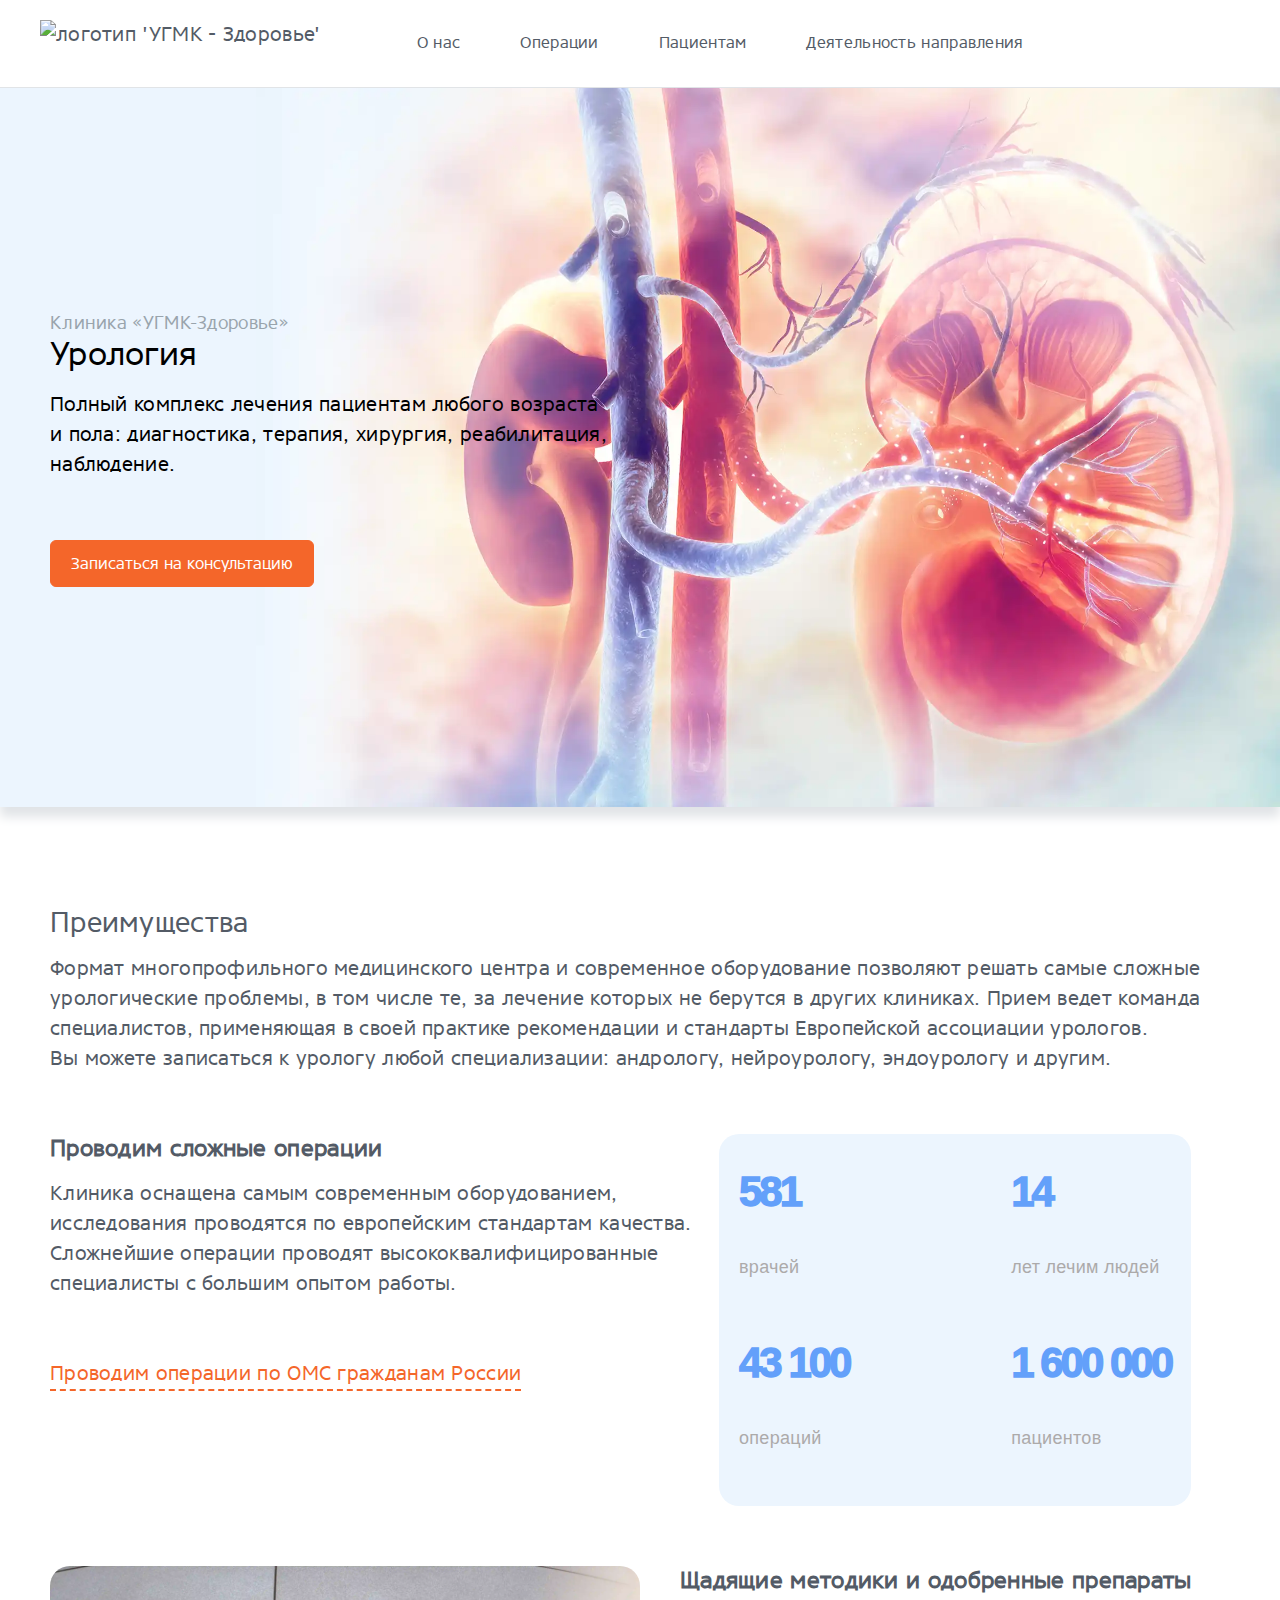
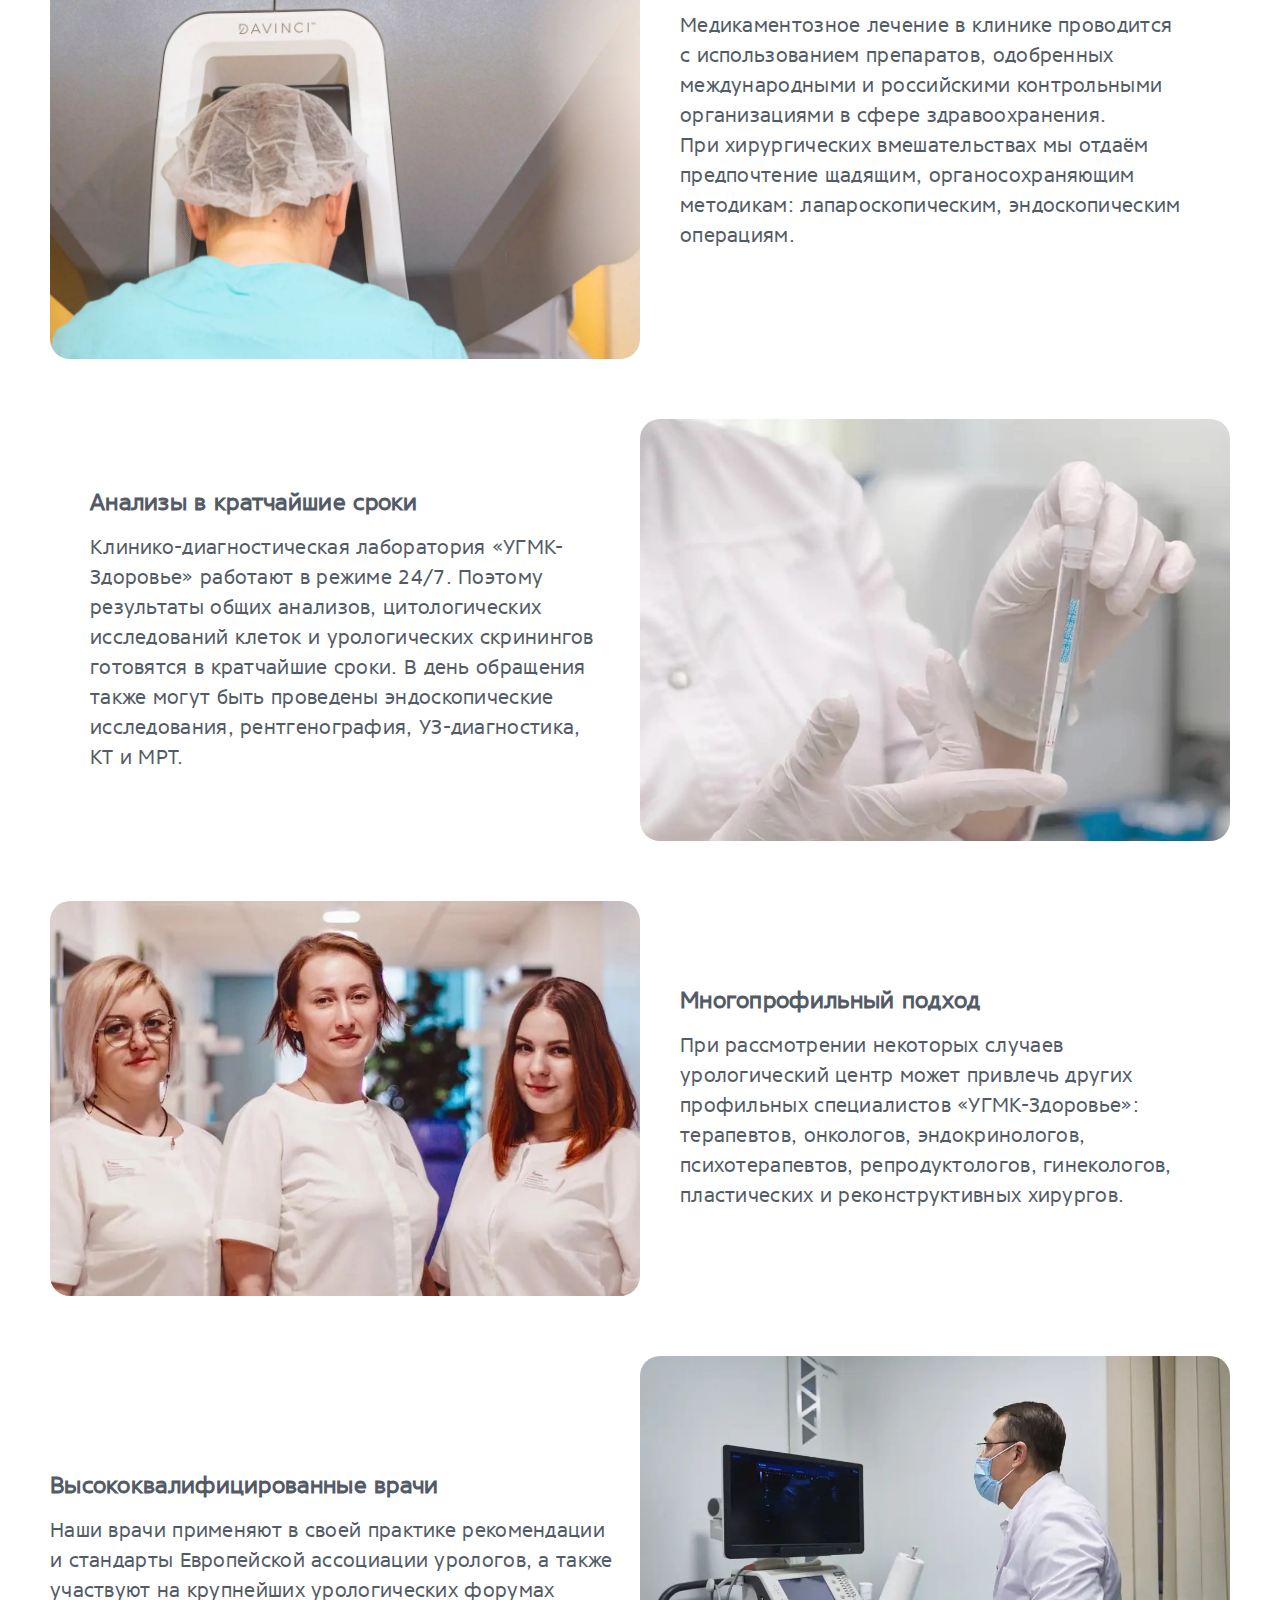
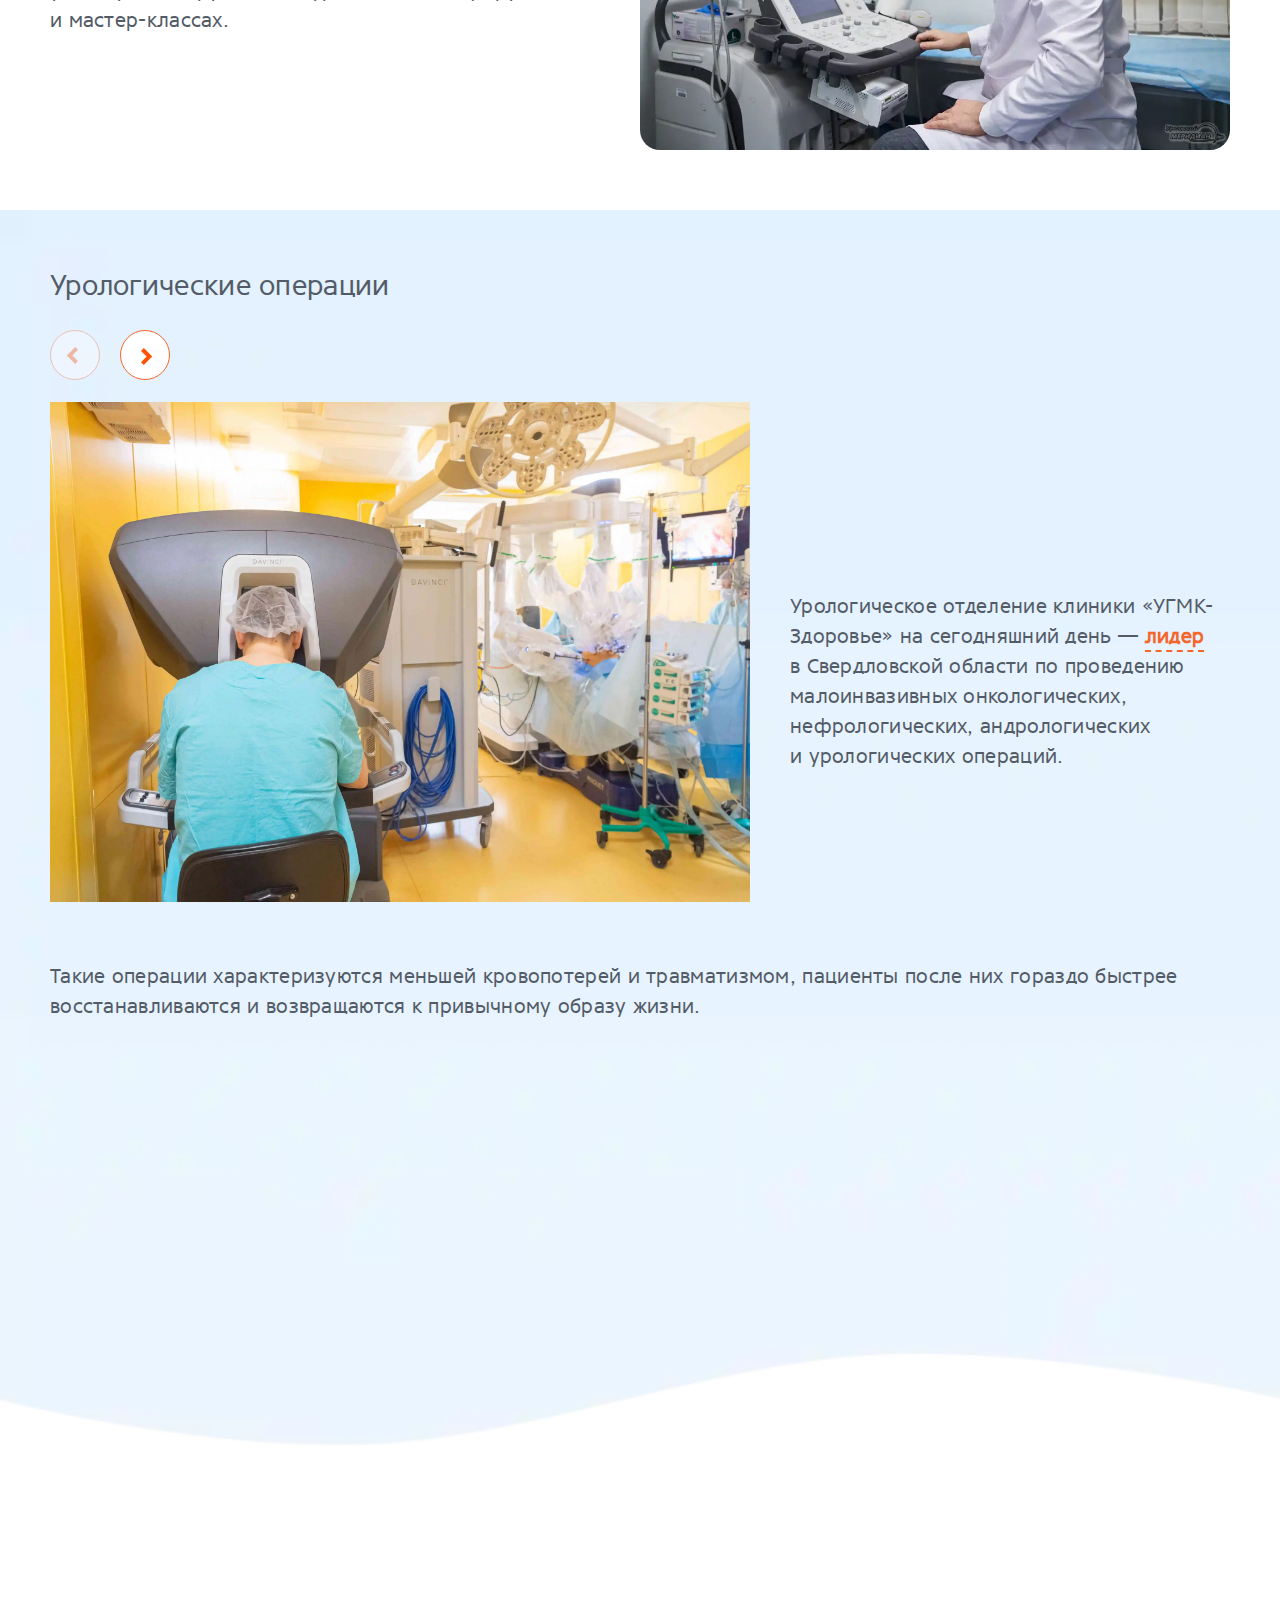
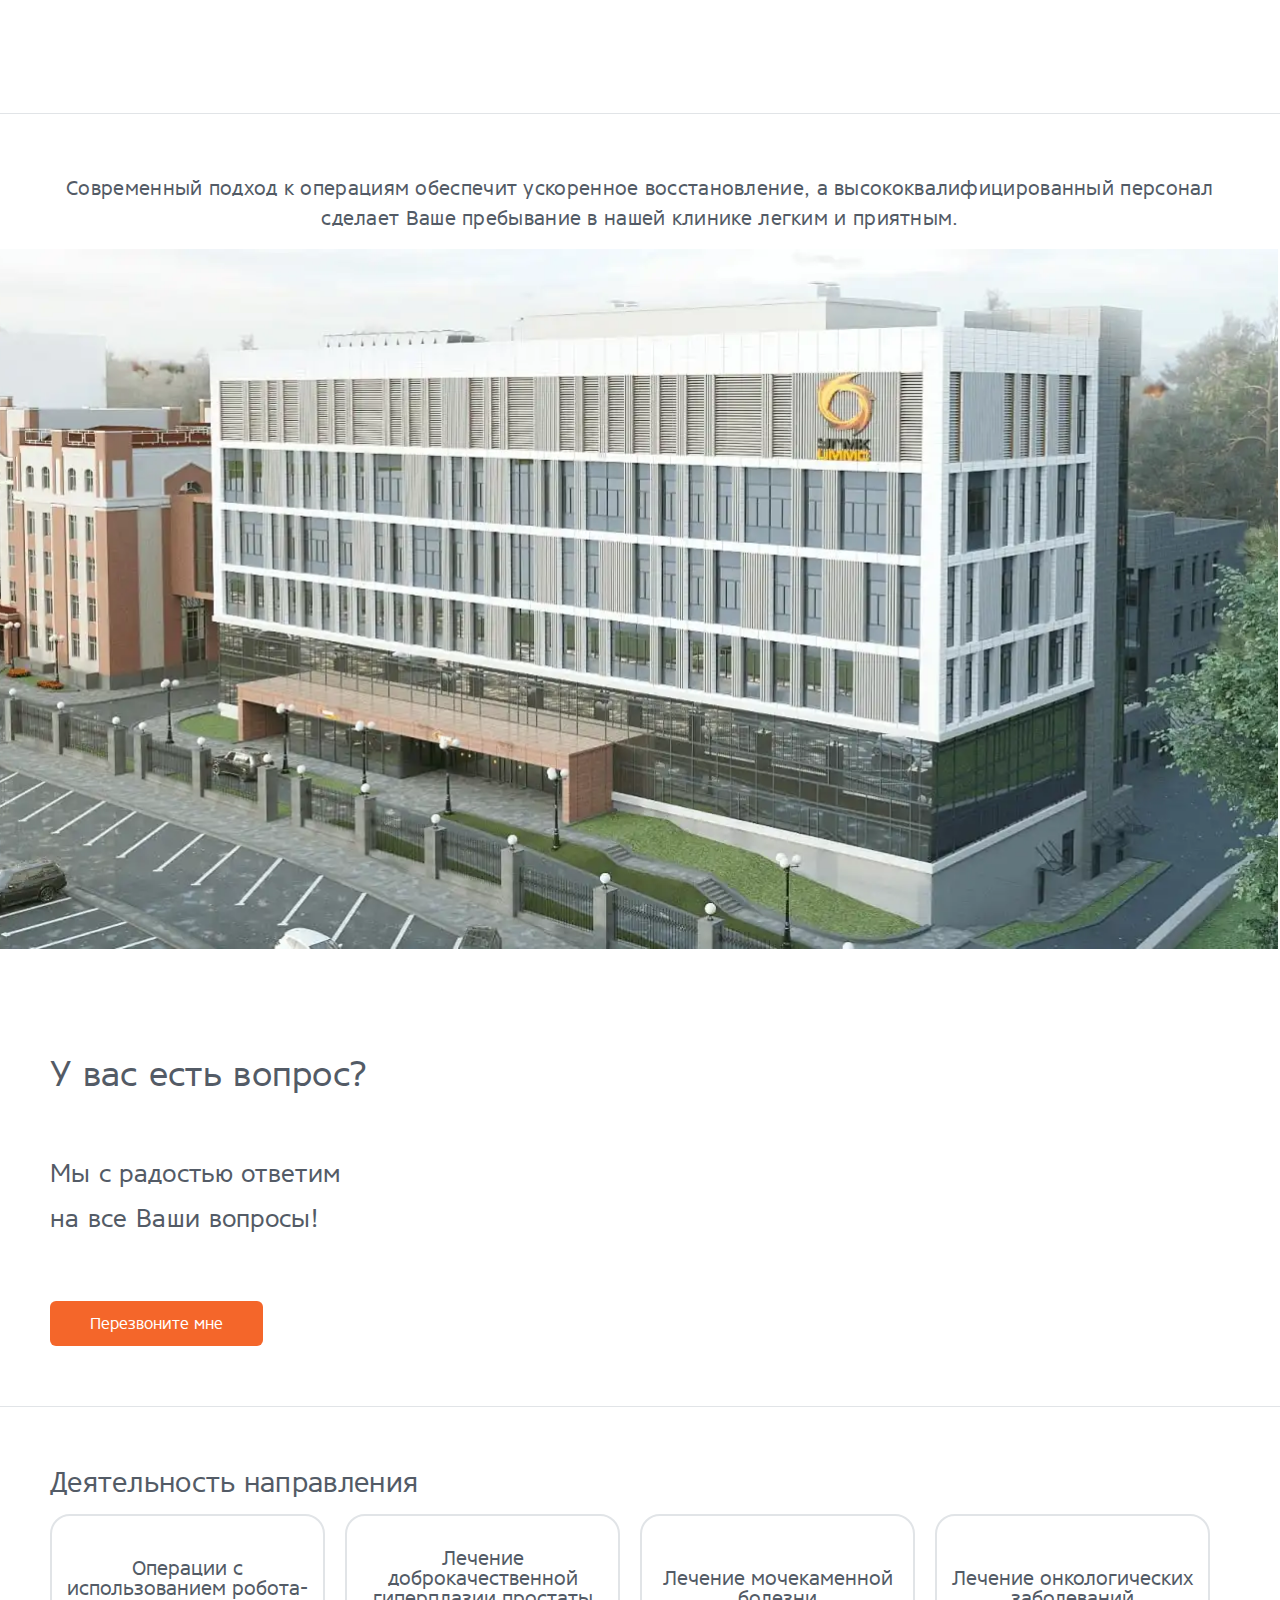
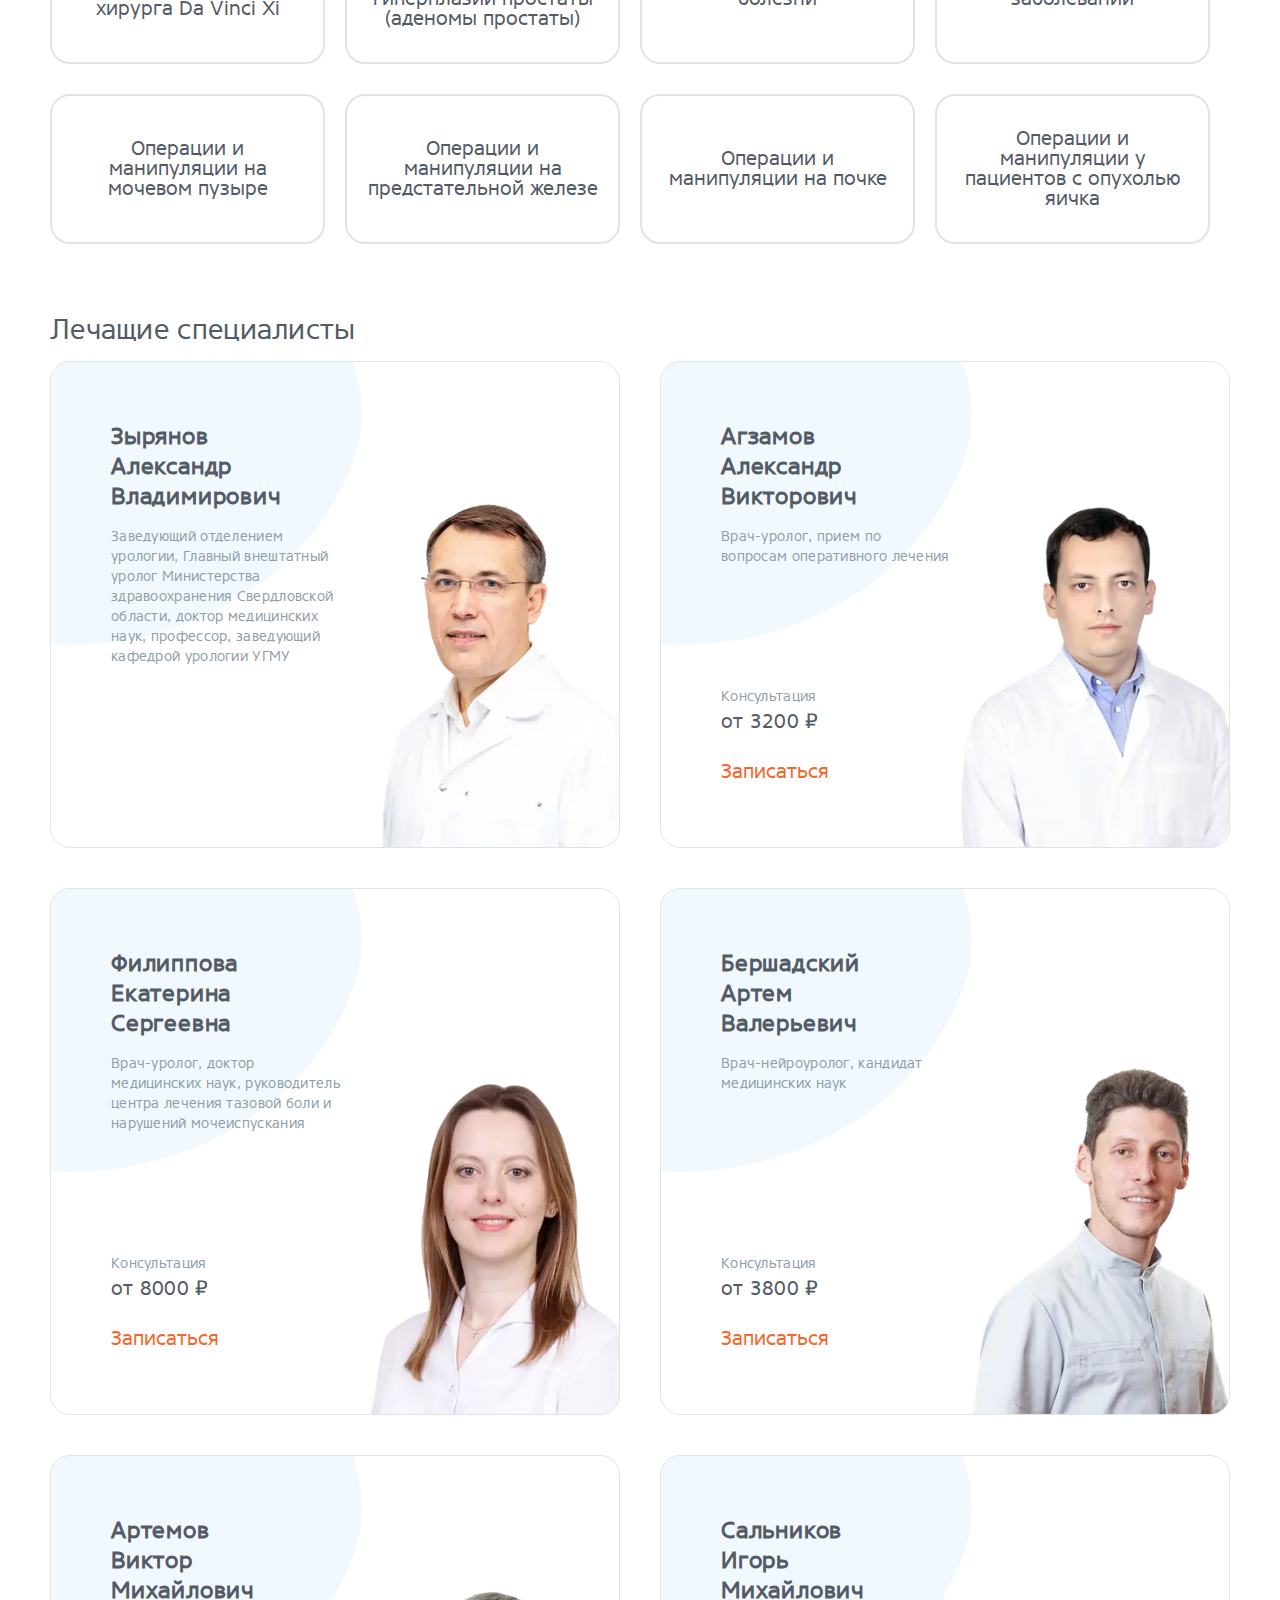
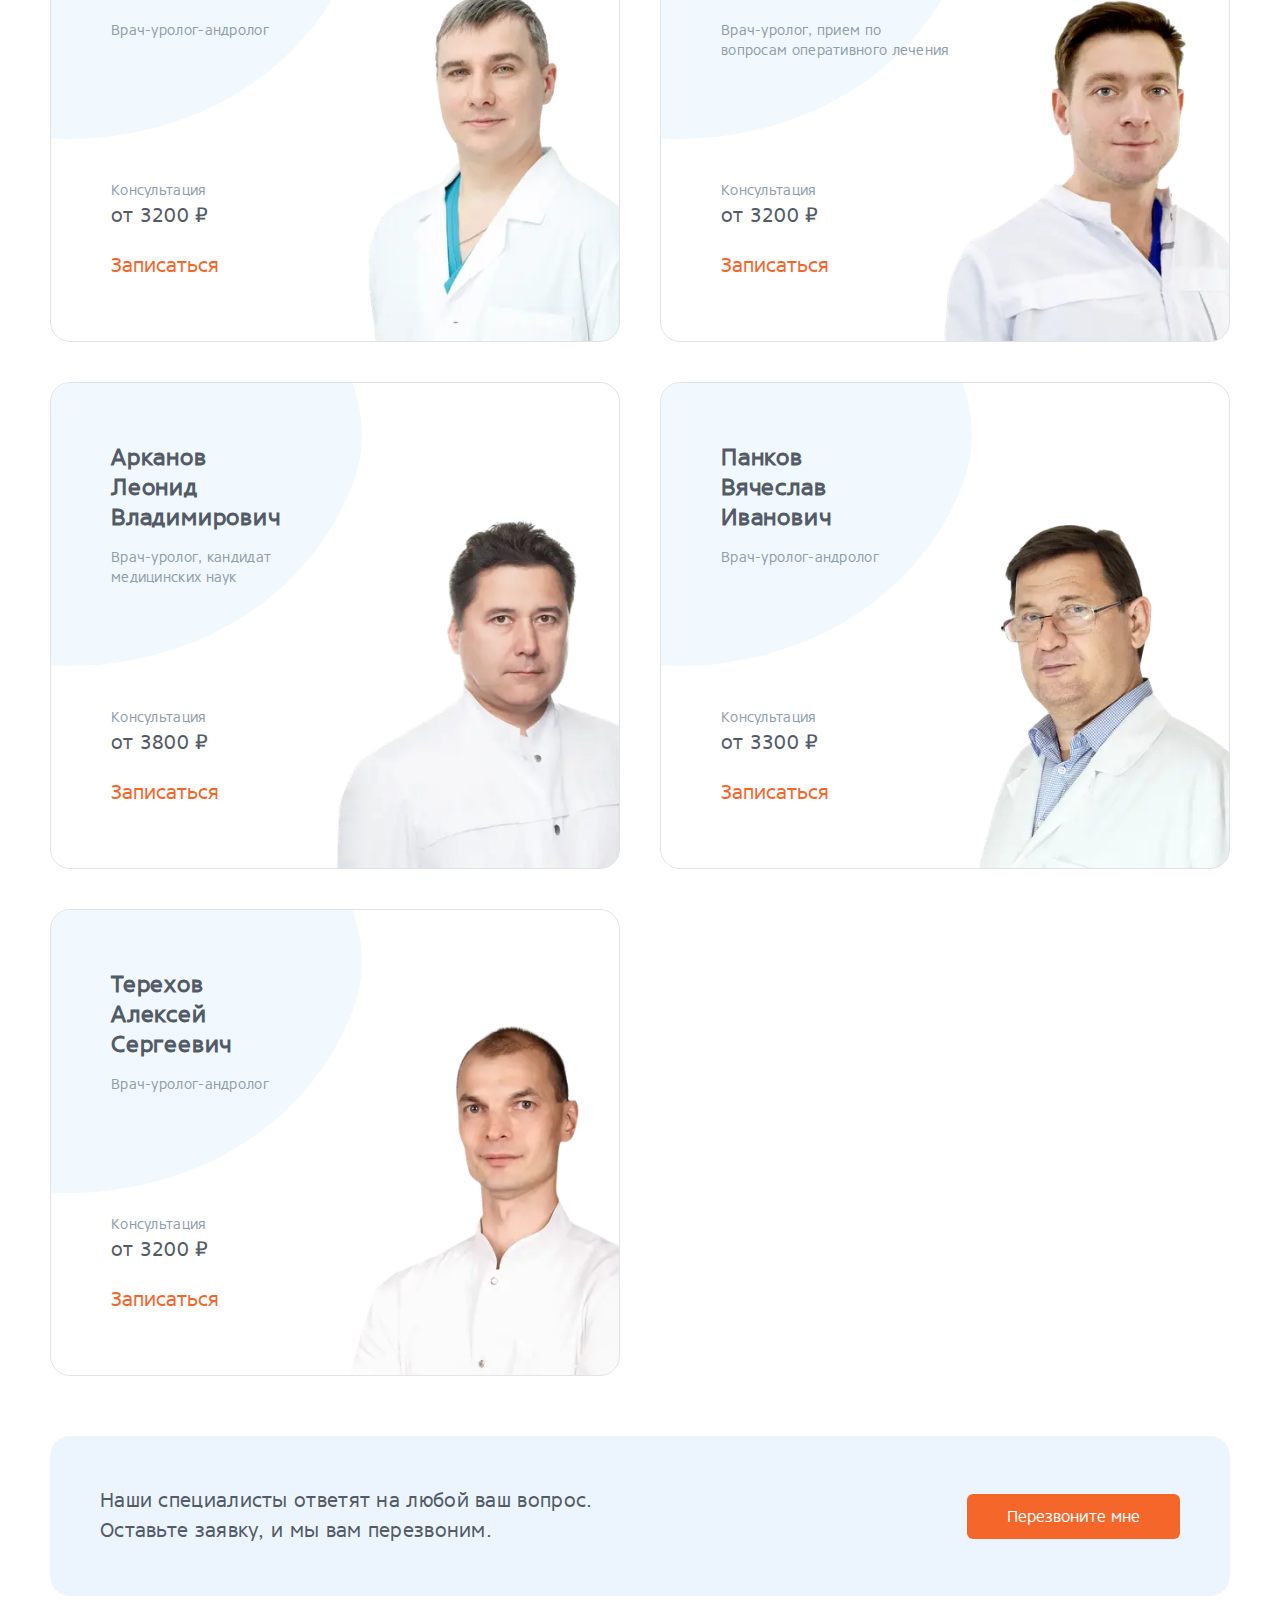
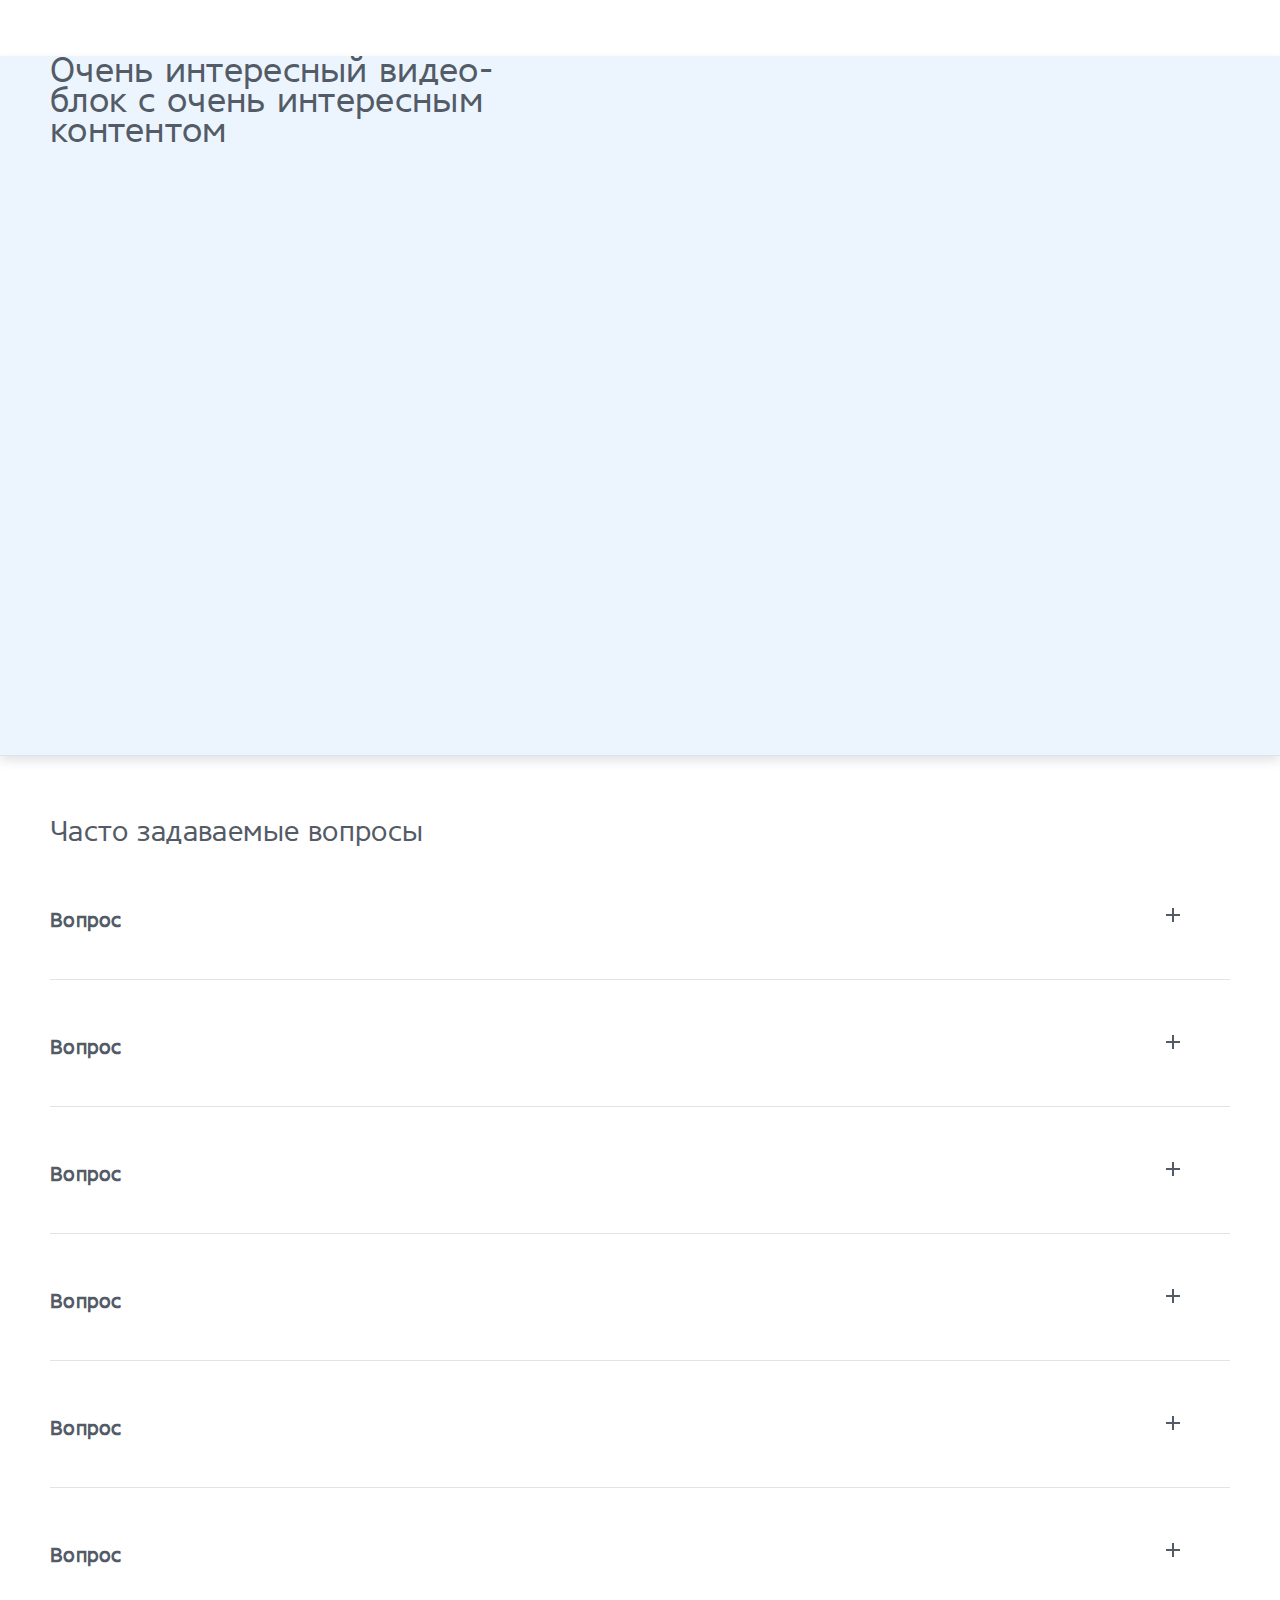
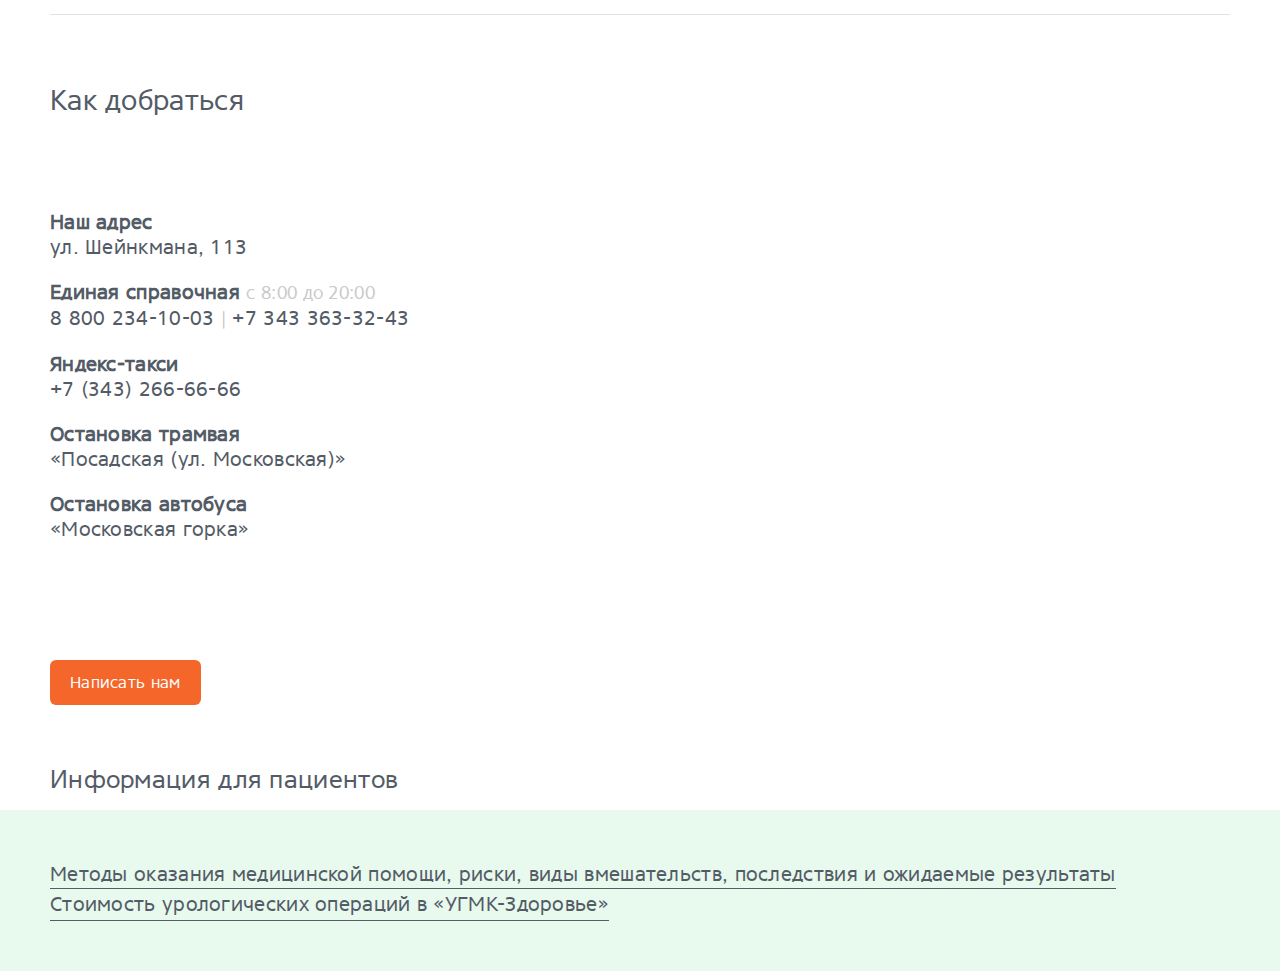
==== index.html @ ee8d6831 "urologiya add" ====
<!DOCTYPE html>
<html lang="ru">

<head>
    <meta name="description"
        content="Урология — одно из направлений медицинского центра «УГМК-Здоровье». Подробная информация о деятельности направления и лечащих специалистах на сайте. Бесплатный звонок: 8-800-234-10-03.">
    <meta name="keywords"
        content="урология записаться, уролог екатеринбург, нейроуролог, детский уролог, урологические заболевания">
    <meta name="format-detection" content="telephone=no">
    <meta charset="UTF-8">
    <meta name="viewport" content="width=device-width, initial-scale=1.0, maximum-scale=1.0, user-scalable=no">
    <title>Урология</title>

    <link rel="preload" href="fonts/core_sans_n_45_regular.woff2" as="font" crossorigin>
    <link rel="preload" href="fonts/core_sans_n_65_bold.woff2" as="font" crossorigin>

    <link rel="stylesheet" href="css/normalize.css">
    <link rel="stylesheet" href="css/common.css">
    <link rel="stylesheet" href="css/header.css">
    <link rel="stylesheet" href="css/hero.css">
    <link rel="stylesheet" href="css/about.css">
    <link rel="stylesheet" href="css/about-clinic.css">
    <link rel="stylesheet" href="css/contacts.css">
    <link rel="stylesheet" href="libs/accordion.min.css">
    <link rel="stylesheet" href="libs/swiper.min.css">
    <link rel="stylesheet" href="css/operation.css">
    <link rel="stylesheet" href="css/info.css">
    <link rel="stylesheet" href="css/photo-swiper.css">
    <link rel="stylesheet" href="css/questions.css">
    <link rel="stylesheet" href="css/call-back.css">
    <link rel="stylesheet" href="css/disease.css">
    <link rel="stylesheet" href="css/specialists.css">
    <link rel="stylesheet" href="css/video.css">
    <link rel="stylesheet" href="css/media.css">

    <link rel="icon" href="icon/favicon.ico" type="image/x-icon">

    <script defer src="libs/accordion.min.js"></script>
    <script defer src="js/accordion.js"></script>
    <script defer src="js/go-top.js"></script>
    <script defer src="js/burger.js"></script>
    <script defer src="libs/swiper.min.js"></script>
    <script defer src="js/swipers.js"></script>
    <script defer src="js/element-animation.js"></script>
    <script defer src="js/modal.js"></script>
    <script defer src="libs/maps.js"></script>
    <script defer src="libs/maps-init.js"></script>
</head>

<body>
    <div class="responsive-overlay"></div>
    <header class="header">
        <div class="header__container">
            <button aria-label="Открыть меню" class="btn-reset burger">
                <span class="burger__line">
                </span>
                <span class="burger__line">
                </span>
            </button>
            <a href="https://www.ugmk-clinic.ru/" class="header__logo">
                <img class="header__logo-small" loading="lazy" alt="логотип 'УГМК - Здоровье'"
                    src="/icon/icon_logo-320.webp">

                <img class="header__logo-big" loading="lazy" alt="логотип 'УГМК - Здоровье'"
                    src="https://www.ugmk-clinic.ru/static/mobile_app/www/assets/images/logo.png">
            </a>
            <div class="header__nav">
                <nav class="nav">
                    <ul class="nav__list list-reset">
                        <li class="nav__item">
                            <a href="#about" class="nav__link">О нас</a>
                        </li>
                        <li class="nav__item">
                            <a href="#operation" class="nav__link">Операции</a>
                        </li>
                        <li class="nav__item">
                            <a href="#for-pacient" class="nav__link">Пациентам</a>
                        </li>
                        <li class="nav__item">
                            <a href="#disease" class="nav__link">Деятельность направления</a>
                        </li>
                    </ul>
                </nav>
            </div>
            <button class="btn-reset header__btn">
                Записаться
            </button>
        </div>
    </header>
    <main>
        <section class="hero">
            <div class="container hero-container">
                <p class="hero__descr">
                    Клиника &laquo;УГМК-Здоровье&raquo;
                </p>
                <h1 class="hero__title">
                    Урология
                </h1>
                <p class="hero__text">
                    Полный комплекс лечения
                    пациентам любого возраста и&nbsp;пола: диагностика, терапия, хирургия, реабилитация, наблюдение.
                </p>
                <button class="btn-reset hero__btn">
                    Записаться на консультацию
                </button>
            </div>
        </section>
        <section class="about" id="about">
            <div class="container">
                <h2 class="title">
                    Преимущества
                </h2>
                <p class="about__text">
                    Формат многопрофильного медицинского центра и&nbsp;современное оборудование позволяют решать самые
                    сложные урологические проблемы, в&nbsp;том числе&nbsp;те, за&nbsp;лечение которых не&nbsp;берутся
                    в&nbsp;других клиниках. Прием ведет команда специалистов, применяющая в&nbsp;своей практике
                    рекомендации и&nbsp;стандарты Европейской ассоциации урологов. Вы&nbsp;можете записаться
                    к&nbsp;урологу любой специализации: андрологу, нейроурологу, эндоурологу и&nbsp;другим.
                </p>
                <div class="about__block">
                    <div class="about__left">
                        <h3 class="about__title">
                            Проводим сложные операции
                        </h3>
                        <p class="about__text">
                            Клиника оснащена самым современным оборудованием, исследования проводятся
                            по&nbsp;европейским
                            стандартам качества.<br>Сложнейшие операции проводят высококвалифицированные специалисты
                            с&nbsp;большим опытом работы.
                        </p>
                        <p class="about__text-decoration">
                            Проводим операции по ОМС гражданам России
                        </p>
                    </div>
                    <div class="about__right">
                        <ul class="list-reset about__list">
                            <li class="about__item">
                                581
                                <span>врачей</span>
                            </li>
                            <li class="about__item">
                                43 100
                                <span>операций</span>
                            </li>
                        </ul>
                        <ul class="list-reset about__list">
                            <li class="about__item">
                                14
                                <span>лет лечим людей</span>
                            </li>
                            <li class="about__item">
                                1 600 000
                                <span>пациентов</span>
                            </li>
                        </ul>
                    </div>

                </div>
                <div class="about__therapy">
                    <div class="about__therapy-block">
                        <div class="about__therapy-text">
                            <h3 class="about__title">
                                Щадящие методики и одобренные препараты
                            </h3>
                            <p class="therapy-text">
                                Медикаментозное лечение в&nbsp;клинике проводится с&nbsp;использованием препаратов,
                                одобренных
                                международными и&nbsp;российскими контрольными организациями в&nbsp;сфере
                                здравоохранения.
                            </p>
                            <p class="therapy-text">
                                При&nbsp;хирургических вмешательствах мы&nbsp;отдаём предпочтение щадящим,
                                органосохраняющим
                                методикам:
                                лапароскопическим, эндоскопическим операциям.
                            </p>
                        </div>
                        <img loading="lazy" src="img/therapy.webp" alt="Фото" class="therapy-img ">
                    </div>

                </div>

                <div class="about__laboratory">
                    <div class="about__laboratory-text">
                        <h3 class="about__title">
                            Анализы в кратчайшие сроки
                        </h3>
                        <p>
                            Клинико-диагностическая лаборатория &laquo;УГМК-Здоровье&raquo; работают в&nbsp;режиме 24/7.
                            Поэтому результаты общих анализов, цитологических исследований клеток и&nbsp;урологических
                            скринингов готовятся в&nbsp;кратчайшие сроки. В&nbsp;день обращения также могут быть
                            проведены
                            эндоскопические исследования, рентгенография, УЗ-диагностика, КТ&nbsp;и&nbsp;МРТ.
                        </p>
                    </div>
                    <img loading="lazy" src="img/laboratory.webp" alt="Лаборатория" class="laboratory-img">
                </div>

                <div class="about__specialists">
                    <img loading="lazy" src="img/about-specialists.webp" alt="Специалисты" class="specialists-img">
                    <div class="about__specialists-text">
                        <h3 class="about__title">
                            Многопрофильный подход
                        </h3>
                        <p>
                            При рассмотрении некоторых случаев урологический центр может привлечь других профильных
                            специалистов &laquo;УГМК-Здоровье&raquo;: терапевтов, онкологов, эндокринологов,
                            психотерапевтов, репродуктологов, гинекологов, пластических и&nbsp;реконструктивных
                            хирургов.
                        </p>
                    </div>
                </div>
                <div class="about__consultation">
                    <div class="about__consultation-text">
                        <h3 class="about__title">
                            Высококвалифицированные врачи
                        </h3>
                        <p>
                            Наши врачи применяют в&nbsp;своей практике рекомендации и&nbsp;стандарты Европейской
                            ассоциации урологов, а&nbsp;также участвуют на&nbsp;крупнейших урологических форумах
                            и&nbsp;мастер-классах.

                        </p>
                    </div>
                    <img loading="lazy" src="img/spec.webp" alt="Специалисты" class="specialists-img">

                </div>
            </div>
        </section>
        <section class="about-clinic" id="operation">
            <div class="container">
                <h2 class="title">
                    Урологические операции
                </h2>
                <div class="about-clinic__swiper-block">
                    <p class="about-clinic__descr">
                        Урологическое отделение клиники &laquo;УГМК-Здоровье&raquo; на&nbsp;сегодняшний
                        день&nbsp;&mdash;
                        <span class="text-decoration">лидер</span> в&nbsp;Свердловской области по&nbsp;проведению
                        малоинвазивных онкологических,
                        нефрологических,
                        андрологических и&nbsp;урологических операций.
                    </p>
                    <div class="about-clinic__container">
                        <div class="swiper-container">
                            <div class="swiper-pagination"></div>
                            <button class="btn-reset swiper-button-prev swiper-prev" aria-label="К предыдущему слайду">
                            </button>
                            <button class="btn-reset swiper-button-next swiper-next" aria-label="К следующему слайду">
                            </button>
                            <div class="swiper swiper-operation">
                                <div class="swiper-wrapper">
                                    <div class="swiper-slide slide-1">
                                    </div>
                                    <div class="swiper-slide slide-2">
                                    </div>
                                    <div class="swiper-slide slide-3">
                                    </div>
                                    <div class="swiper-slide slide-4">
                                    </div>
                                    <div class="swiper-slide slide-5">
                                    </div>
                                </div>
                            </div>
                        </div>
                    </div>
                </div>
                <div class="about-clinic__text">
                    <p class="about-clinic__descr">
                        Такие операции характеризуются меньшей кровопотерей
                        и&nbsp;травматизмом, пациенты после них гораздо быстрее восстанавливаются
                        и&nbsp;возвращаются
                        к&nbsp;привычному образу жизни.
                    </p>
                    <ul class="list-reset about-clinic__list element-animation">
                        <li class="about-clinic__item">
                            <div class="about-clinic__icon"></div>
                            <h3 class="about-clinic__title">
                                Лучшее оборудование
                            </h3>
                            Операционный блок оснащен лучшим оборудованием. Системы подачи очищенного воздуха
                            и&nbsp;стерилизации хирургических инструментов гарантируют отсутствие бактериальных
                            агентов
                            в&nbsp;зоне проведения операции.
                        </li>
                        <li class="about-clinic__item">
                            <div class="about-clinic__icon"></div>
                            <h3 class="about-clinic__title">
                                Комфорт
                            </h3>
                            Палаты стационара оборудованы всем необходимым
                            для удобства наших пациентов.
                        </li>
                        <li class="about-clinic__item">
                            <div class="about-clinic__icon"></div>
                            <h3 class="about-clinic__title">
                                Профессиональный уход
                            </h3>
                            Сестринский и&nbsp;врачебный уход за&nbsp;послеоперационными
                            больными в&nbsp;клинике на&nbsp;уровне лучших стационаров мира. Нашим пациентам
                            не&nbsp;нужно
                            ехать
                            в&nbsp;зарубежные медицинские центры.
                        </li>
                    </ul>
                </div>

            </div>
        </section>
        <section class="swiper-title">
            <div class="container">
                <p class="swiper-descr">
                    Современный подход к операциям обеспечит ускоренное восстановление, а высококвалифицированный
                    персонал сделает Ваше пребывание в нашей клинике легким и приятным.
                </p>
            </div>
        </section>
        <div class="swiper swiper-photo">
            <div class="swiper-wrapper">
                <div class="swiper-slide photo-slide-1">

                </div>
                <div class="swiper-slide photo-slide-2">

                </div>

                <div class="swiper-slide photo-slide-3">
                </div>
                <div class="swiper-slide photo-slide-4">

                </div>

            </div>

            <div class="swiper-pagination">
                <div class="swiper-button-prev"></div>
                <div class="swiper-button-next"></div>
            </div>
        </div>
        <section class="call-back">
            <div class="container">
                <div class="call-back__container">
                    <div class="call-back__text">
                        <h2 class="title">
                            У вас есть вопрос?
                        </h2>
                        <p class="call-back__descr">
                            Мы с радостью ответим на все Ваши вопросы!
                        </p>
                        <button class="btn-reset call-back__btn">
                            Перезвоните мне
                        </button>
                    </div>
                    <img src="./icon/callback.png" loading="lazy" alt="Есть вопрос?" class="call-back__img">
                </div>
            </div>
        </section>
        <section class="disease" id="disease">
            <div class="container">
                <h2 class="title">
                    Деятельность направления
                </h2>
                <ul class="list-reset disease__list">
                    <li class="disease__item" data-path="one">
                        <button class="btn-reset disease__btn">
                            Операции с использованием робота-хирурга Da Vinci Xi
                        </button>
                    </li>
                    <li class="disease__item" data-path="two">
                        <button class="btn-reset disease__btn">
                            Лечение доброкачественной гиперплазии простаты (аденомы простаты)
                        </button>
                    </li>
                    <li class="disease__item" data-path="tree">
                        <button class="btn-reset disease__btn">
                            Лечение мочекаменной болезни
                        </button>
                    </li>
                    <li class="disease__item" data-path="four">
                        <button class="btn-reset disease__btn">
                            Лечение онкологических заболеваний
                        </button>
                    </li>
                    <li class="disease__item" data-path="five">
                        <button class="btn-reset disease__btn">
                            Операции и манипуляции на мочевом пузыре
                        </button>
                    </li>
                    <li class="disease__item" data-path="six">
                        <button class="btn-reset disease__btn">
                            Операции и манипуляции на предстательной железе
                        </button>
                    </li>
                    <li class="disease__item" data-path="seven">
                        <button class="btn-reset disease__btn">
                            Операции и манипуляции на почке
                        </button>
                    </li>
                    <li class="disease__item" data-path="eight">
                        <button class="btn-reset disease__btn">
                            Операции и манипуляции у пациентов с опухолью яичка
                        </button>
                    </li>
                </ul>

                <div class="modals">
                    <div class="modal-overlay">
                        <div class="modal" data-target="one">
                            <button class="btn-reset modal__close"><img loading="lazy" src="./icon/modal-close.svg"
                                    alt="Закрыть окно" class="modal__close-img">
                            </button>
                            <p class="modal-overlay__text">
                                <strong>Da&nbsp;Vinci&nbsp;&mdash;</strong> это сверхточный и&nbsp;&laquo;умный&raquo;
                                помощник врачей. Робот оснащен четырьмя &laquo;руками&raquo;-щупальцами, одна
                                из&nbsp;которых держит камеру, вторая выполняет обязанности ассистента, еще две
                                оперируют, в&nbsp;точности повторяя действия хирурга. Данная технология является
                                прорывом в&nbsp;области эндоскопической хирургии.
                            </p>
                            <a href="./disease/Da-Vinci.html" class="modal__more">
                                Узнать подробнее
                            </a>
                        </div>

                        <div class="modal" data-target="two">
                            <button class="btn-reset modal__close"><img src="./icon/modal-close.svg" alt="Закрыть окно"
                                    class="modal__close-img">
                            </button>
                            <p class="modal-overlay__text">
                                <strong> Биполярный ТУР простаты&nbsp;&mdash;</strong> или трансуретральная резекция
                                доброкачественной
                                гиперплазии простаты.<br>
                                Трансуретральная лазерная гольмиевая энуклеация простаты.
                            </p>
                            <a href="./disease/lechenie-giperplazii-prostaty.html" class="modal__more">
                                Узнать подробнее
                            </a>
                        </div>


                        <div class="modal" data-target="tree">
                            <button class="btn-reset modal__close"><img loading="lazy" src="./icon/modal-close.svg"
                                    alt="Закрыть окно" class="modal__close-img">
                            </button>
                            <p class="modal-overlay__text">
                                Врачи-урологи "УГМК-Здоровье" применяют безопасный и эффективный способ удаления камней
                                – <strong>методику гибкой эндоскопии</strong>. Квалификация и огромный опыт работы, в
                                том числе в ведущих зарубежных клиниках, позволяют проводить эту операцию без рентгена.
                            </p>
                            <a href="./disease/lechenie-mochekamennoi-bolezni.html" class="modal__more">
                                Узнать подробнее
                            </a>
                        </div>



                        <div class="modal" data-target="four">
                            <button class="btn-reset modal__close"><img loading="lazy" src="./icon/modal-close.svg"
                                    alt="Закрыть окно" class="modal__close-img">
                            </button>
                            <ul class="list-reset modal__list">
                                <li class="modal__item modal-overlay__text">
                                    Рак предстательной железы (РПЖ)
                                </li>
                                <li class="modal__item modal-overlay__text">
                                    Рак мочевого пузыря
                                </li>
                                <li class="modal__item modal-overlay__text">
                                    Лейкоплакия мочевого пузыря
                                </li>
                                <li class="modal__item modal-overlay__text">
                                    Рак почки
                                </li>
                                <li class="modal__item modal-overlay__text">
                                    Кисты почек
                                </li>
                                <li class="modal__item modal-overlay__text">
                                    Ангиомиолипомы
                                </li>
                                <li class="modal__item modal-overlay__text">
                                    Рак (опухоль) лоханки почки и мочеточника
                                </li>
                                <li class="modal__item modal-overlay__text">
                                    Рак (опухоль) яичка, придатка
                                </li>
                                <li class="modal__item modal-overlay__text">
                                    Предраковые и раковые заболевания полового члена
                                </li>
                                <li class="modal__item modal-overlay__text">
                                    Редкие опухоли мочеполовой системы
                                </li>
                            </ul>
                            <a href="prices/operation-price.html" class="modal__more">
                                Узнать стоимость операции
                            </a>
                        </div>



                        <div class="modal" data-target="five">
                            <button class="btn-reset modal__close"><img loading="lazy" src="./icon/modal-close.svg"
                                    alt="Закрыть окно" class="modal__close-img">
                            </button>
                            <ul class="list-reset modal__list">
                                <li class="modal__item modal-overlay__text">
                                    Трансуретральная электрорезекция мочевого пузыря с применением NBI режима (ТУР,
                                    выполненный в режиме NBI, сокращает риск рецидивов неинвазивного рака мочевого
                                    пузыря, по крайней мере, на 10% за один год.) </li>
                                <li class="modal__item modal-overlay__text">
                                    Трануретральная лазерная резекция опухолей мочевого пузыря (En-block). </li>
                                <li class="modal__item modal-overlay__text">
                                    Послеоперационная внутрипузырная терапия (инициальный, поддерживающие курсы):
                                    химиотерапия (митомицин, доксорубицин). </li>
                                <li class="modal__item modal-overlay__text">
                                    Диагностическая цистоскопия с применением NBI режима </li>
                                <li class="modal__item modal-overlay__text">
                                    Диагностическая уретеропиелоскопия с применением NBI режима </li>
                            </ul>
                            <a href="prices/operation-price.html" class="modal__more">
                                Узнать стоимость операции
                            </a>
                        </div>



                        <div class="modal" data-target="six">
                            <button class="btn-reset modal__close"><img loading="lazy" src="./icon/modal-close.svg"
                                    alt="Закрыть окно" class="modal__close-img">
                            </button>
                            <ul class="list-reset modal__list">
                                <li class="modal__item modal-overlay__text">
                                    Трансперинеальная таргетная Fusion биопсия под МРТ и УЗИ наведением
                                </li>
                                <li class="modal__item modal-overlay__text">
                                    Лапароскопическая простатэктомия (нервосберегающая, радикальная)
                                </li>
                                <li class="modal__item modal-overlay__text">
                                    Традиционная открытая радикальная простатэктомия.
                                </li>
                            </ul>
                            <a href="prices/operation-price.html" class="modal__more">
                                Узнать стоимость операции
                            </a>
                        </div>



                        <div class="modal" data-target="seven">
                            <button class="btn-reset modal__close"><img loading="lazy" src="./icon/modal-close.svg"
                                    alt="Закрыть окно" class="modal__close-img">
                            </button>
                            <ul class="list-reset modal__list">
                                <li class="modal__item modal-overlay__text">
                                    Лапароскопическая нефрэктомия с лимфодиссекцией и/или тромбэктомией
                                </li>
                                <li class="modal__item modal-overlay__text">
                                    Лапароскопическая резекция почки
                                </li>
                                <li class="modal__item modal-overlay__text">
                                    Лапароскопическое иссечение кист почек.
                                </li>
                            </ul>
                            <a href="prices/operation-price.html" class="modal__more">
                                Узнать стоимость операции
                            </a>
                        </div>


                        <div class="modal" data-target="eight">
                            <button class="btn-reset modal__close"><img loading="lazy" src="./icon/modal-close.svg"
                                    alt="Закрыть окно" class="modal__close-img">
                            </button>
                            <ul class="list-reset modal__list">
                                <li class="modal__item modal-overlay__text">
                                    Орхиэктомия </li>
                                <li class="modal__item modal-overlay__text">
                                    Орхифуникулэктомия </li>
                                <li class="modal__item modal-overlay__text">
                                    Забрюшинная лимфаденэктомия (открытая, лапароскопическая) </li>
                            </ul>
                            <a href="prices/operation-price.html" class="modal__more">
                                Узнать стоимость операции
                            </a>
                        </div>
                    </div>
                </div>
            </div>
        </section>
        <section class="specialists">
            <div class="container">
                <h2 class="title">
                    Лечащие специалисты
                </h2>
                <div class="specialist">
                    <div class="specialist__card specialist-1">
                        <div class="specialist__info" data-path="zyryanov">
                            <h3 class="specialist__name">
                                Зырянов Александр Владимирович
                            </h3>
                            <p class="specialist__profession">
                                Заведующий отделением урологии, Главный внештатный уролог Министерства здравоохранения
                                Свердловской области, доктор медицинских наук, профессор, заведующий кафедрой урологии
                                УГМУ
                            </p>

                        </div>
                    </div>

                    <div class="specialist__card specialist-2">
                        <div class="specialist__info" data-path="agzamov">
                            <h3 class="specialist__name">
                                Агзамов Александр Викторович
                            </h3>
                            <p class="specialist__profession">
                                Врач-уролог, прием по вопросам оперативного лечения
                            </p>

                        </div>
                        <div class="specialists__descr">
                            <p class="specialist__consultation">
                                Консультация
                            </p>
                            <p class="specialist__price">
                                от 3200 ₽
                            </p>
                            <button class="btn-reset specialist__btn">
                                Записаться
                            </button>
                        </div>
                    </div>

                    <div class="specialist__card specialist-3">
                        <div class="specialist__info" data-path="filippova">
                            <h3 class="specialist__name">
                                Филиппова Екатерина Сергеевна
                            </h3>
                            <p class="specialist__profession">
                                Врач-уролог, доктор медицинских наук, руководитель центра лечения тазовой боли и
                                нарушений мочеиспускания
                            </p>

                        </div>
                        <div class="specialists__descr">
                            <p class="specialist__consultation">
                                Консультация
                            </p>
                            <p class="specialist__price">
                                от 8000 ₽
                            </p>
                            <button class="btn-reset specialist__btn">
                                Записаться
                            </button>
                        </div>
                    </div>
                    <div class="specialist__card specialist-4">
                        <div class="specialist__info" data-path="bershadskyi">
                            <h3 class="specialist__name">
                                Бершадский Артем Валерьевич
                            </h3>
                            <p class="specialist__profession">
                                Врач-нейроуролог, кандидат медицинских наук
                            </p>

                        </div>
                        <div class="specialists__descr">
                            <p class="specialist__consultation">
                                Консультация
                            </p>
                            <p class="specialist__price">
                                от 3800 ₽
                            </p>
                            <button class="btn-reset specialist__btn">
                                Записаться
                            </button>
                        </div>
                    </div>


                    <div class="specialist__card specialist-5">
                        <div class="specialist__info" data-path="artemov">
                            <h3 class="specialist__name">
                                Артемов Виктор Михайлович
                            </h3>
                            <p class="specialist__profession">
                                Врач-уролог-андролог
                            </p>

                        </div>
                        <div class="specialists__descr">
                            <p class="specialist__consultation">
                                Консультация
                            </p>
                            <p class="specialist__price">
                                от 3200 ₽
                            </p>
                            <button class="btn-reset specialist__btn">
                                Записаться
                            </button>
                        </div>
                    </div>
                    <div class="specialist__card specialist-6">
                        <div class="specialist__info" data-path="salnikov">
                            <h3 class="specialist__name">
                                Сальников Игорь Михайлович
                            </h3>
                            <p class="specialist__profession">
                                Врач-уролог, прием по вопросам оперативного лечения
                            </p>

                        </div>
                        <div class="specialists__descr">
                            <p class="specialist__consultation">
                                Консультация
                            </p>
                            <p class="specialist__price">
                                от 3200 ₽
                            </p>
                            <button class="btn-reset specialist__btn">
                                Записаться
                            </button>
                        </div>
                    </div>
                    <div class="specialist__card specialist-7">
                        <div class="specialist__info" data-path="arkanov">
                            <h3 class="specialist__name">
                                Арканов Леонид Владимирович
                            </h3>
                            <p class="specialist__profession">
                                Врач-уролог, кандидат медицинских наук
                            </p>

                        </div>
                        <div class="specialists__descr">
                            <p class="specialist__consultation">
                                Консультация
                            </p>
                            <p class="specialist__price">
                                от 3800 ₽
                            </p>
                            <button class="btn-reset specialist__btn">
                                Записаться
                            </button>
                        </div>
                    </div>
                    <div class="specialist__card specialist-8">
                        <div class="specialist__info" data-path="pankov">
                            <h3 class="specialist__name">
                                Панков Вячеслав Иванович
                            </h3>
                            <p class="specialist__profession">
                                Врач-уролог-андролог
                            </p>
                        </div>
                        <div class="specialists__descr">
                            <p class="specialist__consultation">
                                Консультация
                            </p>
                            <p class="specialist__price">
                                от 3300 ₽
                            </p>
                            <button class="btn-reset specialist__btn">
                                Записаться
                            </button>
                        </div>
                    </div>
                    <div class="specialist__card specialist-9">
                        <div class="specialist__info" data-path="terehov">
                            <h3 class="specialist__name">
                                Терехов Алексей Сергеевич
                            </h3>
                            <p class="specialist__profession">
                                Врач-уролог-андролог
                            </p>
                        </div>
                        <div class="specialists__descr">
                            <p class="specialist__consultation">
                                Консультация
                            </p>
                            <p class="specialist__price">
                                от 3200 ₽
                            </p>
                            <button class="btn-reset specialist__btn">
                                Записаться
                            </button>
                        </div>
                    </div>
                </div>

                <div class="modals">
                    <div class="modal-overlay-specialist">
                        <div class="modal-specialist" data-target="zyryanov">
                            <button class="btn-reset modal-specialist__btn-close"><img loading="lazy"
                                    src="./icon/modal-close.svg" alt="Закрыть окно" class="modal-specialist__close-img">
                            </button>
                            <div class="specialist-banner specialist-1">
                                <h4 class="specialist-banner__name">
                                    Зырянов Александр Владимирович
                                </h4>
                                <p class="specialist-banner__profession">
                                    Заведующий отделением урологии, Главный внештатный уролог Министерства
                                    здравоохранения Свердловской области, доктор медицинских наук, профессор, заведующий
                                    кафедрой урологии УГМУ
                                </p>
                            </div>
                            <div class="modal-specialist__content">
                                <div class="modal-specialist__experience">
                                    <h5 class="modal-specialist__title">
                                        Опыт работы
                                    </h5>
                                    <ul class="list-reset modal-specialist__list">
                                        <li class="modal-specialist__item">
                                            <p class="modal-specialist__item-title">
                                                с 2017 г.
                                            </p>
                                            <p class="modal-specialist__item-descr">
                                                Врач -уролог, заведующий отделением урологии клиники "УГМК - Здоровье",
                                                г. Екатеринбург
                                            </p>
                                        </li>
                                        <li class="modal-specialist__item">
                                            <p class="modal-specialist__item-title">
                                                с 2014 г.
                                            </p>
                                            <p class="modal-specialist__item-descr">
                                                Заведующий кафедры онкологии Тюменской государственной медицинской
                                                академии; руководитель урологического центра Медсанчасти "Нефтяник", г.
                                                Тюмень
                                            </p>
                                        </li>
                                        <li class="modal-specialist__item">
                                            <p class="modal-specialist__item-title">
                                                с 2011 г.
                                            </p>
                                            <p class="modal-specialist__item-descr">
                                                Директор клинических, исследовательских и образовательных онкологических
                                                программ в Евразийском Онкологическом Альянсе по Уральскому региону
                                            </p>
                                        </li>
                                        <li class="modal-specialist__item">
                                            <p class="modal-specialist__item-title">
                                                с 2007 г.
                                            </p>
                                            <p class="modal-specialist__item-descr">
                                                Приглашенный профессор ведущего онкологического центра Fox Chase Cancer
                                                Center, США
                                            </p>
                                        </li>
                                        <li class="modal-specialist__item">
                                            <p class="modal-specialist__item-title">
                                                2003 - 2014 гг.
                                            </p>
                                            <p class="modal-specialist__item-descr">
                                                Заведующий отделением онкоурологии в Свердловской областной клинической
                                                больнице №1, г. Екатеринбург
                                            </p>
                                        </li>
                                    </ul>
                                </div>

                                <div class="modal-specialist__progress">
                                    <h5 class="modal-specialist__title">
                                        Достижения
                                    </h5>
                                    <ul class="list-reset modal-specialist__progress-list">
                                        <li class="modal-specialist__progress-item">
                                            Приз Европейской Ассоциации Урологов
                                        </li>
                                        <li class="modal-specialist__progress-item">
                                            Лучший врач года России в 2011 году
                                        </li>
                                        <li class="modal-specialist__progress-item">
                                            Кандидат медицинских наук
                                            <p class="modal-specialist__item-descr">
                                                Кандидатская диссертация на тему «Особенности диагностики и лечения
                                                камней средней трети мочеточника» в Московской медицинской академии им.
                                                Сеченова.
                                            </p>
                                        </li>
                                        <li class="modal-specialist__progress-item">
                                            Доктор медицинских наук
                                            <p class="modal-specialist__item-descr">
                                                Докторская диссертация на тему «Ретроперитонеальные малоинвазивные
                                                операции при стриктуре лоханочно-мочеточникового сегмента» в НИИ
                                                Урологии МЗ России (г. Москва).
                                            </p>
                                        </li>
                                        <li class="modal-specialist__progress-item">
                                            Член Российской и Европейской ассоциации урологов
                                        </li>
                                        <li class="modal-specialist__progress-item">
                                            Приз «Медицинский олимп» городского отдела здравоохранения г.Екатеринбурга
                                            <p class="modal-specialist__item-descr">
                                                Номинация &laquo;Спасение года&raquo;
                                            </p>
                                        </li>
                                    </ul>
                                </div>

                                <div class="modal-specialist__specialization">
                                    <h5 class="modal-specialist__title">
                                        Узкопрофильная специализация
                                    </h5>
                                    <ul class="list-reset modal-specialist__specialization-list">
                                        <li class="modal-specialist__specialization-item">
                                            Лечение и реабилитация пациенток, страдающих недержанием мочи, опущением
                                            органов малого таза, тазовой болью, вульводинией, диспауренией и другими
                                            тазовыми дисфункциями
                                        </li>
                                        <li class="modal-specialist__specialization-item">
                                            Амбулаторный гинекологический прием
                                        </li>
                                        <li class="modal-specialist__specialization-item">
                                            Диагностика и лечение нарушений менструального цикла
                                        </li>
                                        <li class="modal-specialist__specialization-item">
                                            Диагностика и лечение воспалительных заболеваний женской репродуктивной
                                            системы
                                        </li>
                                        <li class="modal-specialist__specialization-item">
                                            Консультирование по планированию беременности; подбору контрацепции; по
                                            вопросам менопаузы, менопаузальной гормональной терапии
                                        </li>
                                        <li class="modal-specialist__specialization-item">
                                            Проведение медикаментозного прерывания беременности
                                        </li>
                                        <li class="modal-specialist__specialization-item">
                                            Функциональный тренировки при дисфункции тазового дна
                                        </li>
                                    </ul>
                                </div>


                                <div class="modal-specialist__training">
                                    <h5 class="modal-specialist__title">
                                        Обучение и квалификация
                                    </h5>
                                    <input type="checkbox" id="see__more-training-1">

                                    <ul class="list-reset modal-specialist__training-list">
                                        <li class="modal-specialist__training-item">
                                            <p class="modal-specialist__item-title">
                                                1989 г.
                                            </p>
                                            <p class="modal-specialist__item-descr">
                                                Свердловский государственный медицинский институт, специальность
                                                "Лечебное дело"
                                            </p>
                                        </li>
                                        <li class="modal-specialist__training-item">
                                            <p class="modal-specialist__item-title">
                                                2004 г.
                                            </p>
                                            <p class="modal-specialist__item-descr">
                                                приглашен в качестве лектора в Robert Wood Johnson Medical School, New
                                                Jersey, США.
                                            </p>
                                        </li>
                                        <li class="modal-specialist__training-item">
                                            <p class="modal-specialist__item-title">
                                                2006 г.
                                            </p>
                                            <p class="modal-specialist__item-descr">
                                                в регионе Урал – Сибирь – Дальний Восток внедрил современный метод
                                                лечения больных раком предстательной железы – брахитерапия, основанный
                                                на имплантации в предстательную железу короткоживущих радиоактивных
                                                источников на основе I-125. Является организатором и одним из
                                                учредителей Российского общества брахитерапевтов.
                                            </p>
                                        </li>
                                        <li class="modal-specialist__training-item">
                                            <p class="modal-specialist__item-title">
                                                2006 г.
                                            </p>
                                            <p class="modal-specialist__item-descr">
                                                разработана и внедрена губернаторская программа в Свердловской области
                                                «Урологическое здоровье мужчины», признана на федеральном уровне и
                                                является одной из составляющих Национальной программы «Здоровье».
                                            </p>
                                        </li>
                                        <li class="modal-specialist__training-item">
                                            <p class="modal-specialist__item-title">
                                                2021 г.
                                            </p>
                                            <p class="modal-specialist__item-descr">
                                                Профессиональная переподготовка по программе "Тренер универсал с курсом
                                                нутрициологии" (тренажерный зал, групповые программы), "Инструктор
                                                групповых программ "Mind and Body" (пилатес, фитнес йога, стретчинг),
                                                Учебный центр профессионалов фитнеса
                                            </p>
                                        </li>
                                    </ul>
                                    <label class="modal-specialist__training-btn" for="see__more-training-1">
                                        <span class="unloaded">Посмотреть все</span>
                                        <span class="loaded">Скрыть</span>
                                    </label>
                                </div>
                            </div>
                        </div>

                        <div class="modal-specialist" data-target="agzamov">
                            <button class="btn-reset modal-specialist__btn-close"><img loading="lazy"
                                    src="./icon/modal-close.svg" alt="Закрыть окно" class="modal-specialist__close-img">
                            </button>
                            <div class="specialist-banner specialist-2">
                                <h4 class="specialist-banner__name">
                                    Агзамов Александр Викторович
                                </h4>
                                <p class="specialist-banner__profession">
                                    Врач-уролог, прием по вопросам оперативного лечения
                                </p>
                            </div>
                            <div class="modal-specialist__content">
                                <div class="modal-specialist__experience">
                                    <h5 class="modal-specialist__title">
                                        Опыт работы
                                    </h5>
                                    <ul class="list-reset modal-specialist__list">
                                        <li class="modal-specialist__item">
                                            <p class="modal-specialist__item-title">
                                                с 2017 г.
                                            </p>
                                            <p class="modal-specialist__item-descr">
                                                Врач-уролог клиники "УГМК-Здоровье", г. Екатеринбург
                                            </p>
                                        </li>
                                        <li class="modal-specialist__item">
                                            <p class="modal-specialist__item-title">
                                                с 2017 г.
                                            </p>
                                            <p class="modal-specialist__item-descr">
                                                Врач-уролог медицинского центра "Здоровая семья", г. Екатеринбург
                                            </p>
                                        </li>
                                        <li class="modal-specialist__item">
                                            <p class="modal-specialist__item-title">
                                                с 2014 - 2016 гг.
                                            </p>
                                            <p class="modal-specialist__item-descr">
                                                Врач-уролог Республиканского специализированного центра урологии, г.
                                                Ташкент
                                            </p>
                                        </li>
                                        <li class="modal-specialist__item">
                                            <p class="modal-specialist__item-title">
                                                с 2010-2011 гг.
                                            </p>
                                            <p class="modal-specialist__item-descr">
                                                Врач-уролог Городской станции скорой медицинской помощи, подстанция №6",
                                                г. Ташкент
                                            </p>
                                        </li>

                                    </ul>
                                </div>

                                <div class="modal-specialist__progress">
                                    <h5 class="modal-specialist__title">
                                        Достижения
                                    </h5>
                                    <ul class="list-reset modal-specialist__progress-list">
                                        <li class="modal-specialist__progress-item">
                                            Специалист в эндоскопической урологии
                                        </li>
                                        <li class="modal-specialist__progress-item">
                                            Выполняет ежегодно более 300 эндоскопических и открытых операций на органах
                                            мочеполовой системы
                                        </li>
                                        <li class="modal-specialist__progress-item">
                                            Член Российского общества урологов
                                        </li>
                                        <li class="modal-specialist__progress-item">
                                            Член Европейской урологической ассоциации (EAU)
                                        </li>
                                    </ul>
                                </div>

                                <div class="modal-specialist__specialization">
                                    <h5 class="modal-specialist__title">
                                        Узкопрофильная специализация
                                    </h5>
                                    <ul class="list-reset modal-specialist__specialization-list">
                                        <li class="modal-specialist__specialization-item">
                                            все современные виды эндоскопической хирургии по поводу камней почек,
                                            мочеточников и мочевого пузыря любой категории сложности, в том числе с
                                            применением гибкой эндоскопии РИРХ
                                        </li>
                                        <li class="modal-specialist__specialization-item">
                                            эндоскопическое хирургическое лечение опухолей мочевого пузыря
                                        </li>
                                        <li class="modal-specialist__specialization-item">
                                            эндоскопическое лечение аденомы предстательной железы (Трансуретральная
                                            лазерная гольмиевая энуклеация простаты, трансуретральная резекция простаты)
                                        </li>
                                        <li class="modal-specialist__specialization-item">
                                            лапароскопические и роботассистированные реконструктивно-пластических
                                            операции на органах мочевой системы
                                        </li>
                                        <li class="modal-specialist__specialization-item">
                                            хирургическое и консервативного лечения мужского бесплодия
                                        </li>
                                        <li class="modal-specialist__specialization-item">
                                            малые андрологические операции: Френулопластика, Меатотомия, Циркумцизия,
                                            иссечение кист придатка яичка, операция Мармара при варикоцеле, операция
                                            Бергмана, Лорда при гидроцеле
                                        </li>
                                        <li class="modal-specialist__specialization-item">
                                            оперативное извлечения сперматозоидов из яичка и его придатка (MicroTESE,
                                            MESE, PESE)
                                        </li>
                                        <li class="modal-specialist__specialization-item">
                                            реконструктивных операций при стриктурах уретры
                                        </li>
                                        <li class="modal-specialist__specialization-item">
                                            фьюжн-биопсия простаты (диагностика рака простаты)
                                        </li>
                                    </ul>
                                </div>


                                <div class="modal-specialist__training">
                                    <h5 class="modal-specialist__title">
                                        Обучение и квалификация
                                    </h5>
                                    <input type="checkbox" id="see__more-training-2">

                                    <ul class="list-reset modal-specialist__training-list">
                                        <li class="modal-specialist__training-item">
                                            <p class="modal-specialist__item-title">
                                                2004-2010 гг.
                                            </p>
                                            <p class="modal-specialist__item-descr">
                                                Ташкентская медицинская академия, лечебный факультет, г. Ташкент
                                            </p>
                                        </li>
                                        <li class="modal-specialist__training-item">
                                            <p class="modal-specialist__item-title">
                                                2010-2014 гг.
                                            </p>
                                            <p class="modal-specialist__item-descr">
                                                Магистратура на кафедре урологии, Ташкентская медицинская мкадемия, г.
                                                Ташкент
                                            </p>
                                        </li>
                                        <li class="modal-specialist__training-item">
                                            <p class="modal-specialist__item-title">
                                                2014 г.
                                            </p>
                                            <p class="modal-specialist__item-descr">
                                                Повышение квалификации на курсе "Трансуретральная резекция простаты",
                                                Ташкентская медицинская академия, Республиканский специализированный
                                                центр урологии, г. Ташкент
                                            </p>
                                        </li>
                                        <li class="modal-specialist__training-item">
                                            <p class="modal-specialist__item-title">
                                                2014 г.
                                            </p>
                                            <p class="modal-specialist__item-descr">
                                                Повышение квалификации на курсе "Оперативное лечение мужского бесплодия
                                                (TESA–TESE, MICRO TESE, PESA–MESA)", Ташкентская медицинская академия,
                                                Республиканский специализированный центр урологии, г. Ташкент
                                            </p>
                                        </li>
                                        <li class="modal-specialist__training-item">
                                            <p class="modal-specialist__item-title">
                                                2015 г.
                                            </p>
                                            <p class="modal-specialist__item-descr">
                                                Повышение квалификации на курсе "Трансуретральная контактная лазерная
                                                уретеролитотрипсия", Ташкентская медицинская академия, Республиканский
                                                специализированный центр урологии, г. Ташкент
                                            </p>
                                        </li>
                                        <li class="modal-specialist__training-item">
                                            <p class="modal-specialist__item-title">
                                                2016 г.
                                            </p>
                                            <p class="modal-specialist__item-descr">
                                                Повышение квалификации по урологии и андрологии, Тюменский
                                                государственный медицинский университет, г. Тюмень
                                            </p>
                                        </li>
                                        <li class="modal-specialist__training-item">
                                            <p class="modal-specialist__item-title">
                                                2017, 2022 гг.
                                            </p>
                                            <p class="modal-specialist__item-descr">
                                                Повышение квалификации по ультразвуковой диагностике, Уральский
                                                государственный медицинский университет, г. Екатеринбург
                                            </p>
                                        </li>
                                        <li class="modal-specialist__training-item">
                                            <p class="modal-specialist__item-title">
                                                2017 г.
                                            </p>
                                            <p class="modal-specialist__item-descr">
                                                Профессиональная переподготовка - "Fusion-биопсия – новейшая методика
                                                диагностики рака простаты", "УГМК Здоровье", г. Екатеринбург
                                            </p>
                                        </li>
                                        <li class="modal-specialist__training-item">
                                            <p class="modal-specialist__item-title">
                                                2017 г.
                                            </p>
                                            <p class="modal-specialist__item-descr">
                                                Профессиональная переподготовка - "Трансуретральная лазерная гольмиевая
                                                энуклеация простаты – современная методика лечения аденомы простаты",
                                                "УГМК Здоровье", г. Екатеринбург
                                            </p>
                                        </li>
                                        <li class="modal-specialist__training-item">
                                            <p class="modal-specialist__item-title">
                                                2018 г.
                                            </p>
                                            <p class="modal-specialist__item-descr">
                                                Повышение квалификации на тренинге "Лазерная уретеролитотрипсия и
                                                пиелолитотрипсия (РИРХ)", Клиническая больница Святителя Луки,
                                                Санкт-Петербург
                                            </p>
                                        </li>
                                        <li class="modal-specialist__training-item">
                                            <p class="modal-specialist__item-title">
                                                2020 г.
                                            </p>
                                            <p class="modal-specialist__item-descr">
                                                Повышение квалификации на тренинге "Лапароскопическая резекция почки",
                                                Клиническая больница Святителя Луки, Санкт-Петербург
                                            </p>
                                        </li>
                                        <li class="modal-specialist__training-item">
                                            <p class="modal-specialist__item-title">
                                                2020 г.
                                            </p>
                                            <p class="modal-specialist__item-descr">
                                                Повышение квалификации по урологии и андрологии, Уральский
                                                государственный медицинский университет, г. Екатеринбург
                                            </p>
                                        </li>
                                        <li class="modal-specialist__training-item">
                                            <p class="modal-specialist__item-title">
                                                2023 г.
                                            </p>
                                            <p class="modal-specialist__item-descr">
                                                Повышение квалификации на тренинге "Перкутанная хирургия почек" под
                                                руководством профессора А.Г. Мартова отделение урологии ГКБ №57, г.
                                                Москва.
                                            </p>
                                        </li>
                                        <li class="modal-specialist__training-item">
                                            <p class="modal-specialist__item-title">
                                                2023 г.
                                            </p>
                                            <p class="modal-specialist__item-descr">
                                                Повышение квалификации по роботической хирургии (Certificate of da Vinci
                                                Technology Training), Университет Аджибадем, Стамбул
                                            </p>
                                        </li>
                                    </ul>
                                    <label class="modal-specialist__training-btn" for="see__more-training-2">
                                        <span class="unloaded">Посмотреть все</span>
                                        <span class="loaded">Скрыть</span>
                                    </label>
                                </div>
                            </div>
                        </div>

                        <div class="modal-specialist" data-target="filippova">
                            <button class="btn-reset modal-specialist__btn-close"><img loading="lazy"
                                    src="./icon/modal-close.svg" alt="Закрыть окно" class="modal-specialist__close-img">
                            </button>
                            <div class="specialist-banner specialist-3">
                                <h4 class="specialist-banner__name">
                                    Филиппова Екатерина Сергеевна
                                </h4>
                                <p class="specialist-banner__profession">
                                    Врач-уролог, доктор медицинских наук, руководитель центра лечения тазовой боли и
                                    нарушений мочеиспускания
                                </p>
                            </div>
                            <div class="modal-specialist__content">
                                <div class="modal-specialist__experience">
                                    <h5 class="modal-specialist__title">
                                        Опыт работы
                                    </h5>
                                    <ul class="list-reset modal-specialist__list">
                                        <li class="modal-specialist__item">
                                            <p class="modal-specialist__item-title">
                                                с 2022 г.
                                            </p>
                                            <p class="modal-specialist__item-descr">
                                                Врач-уролог, руководитель центра лечения тазовой боли и нарушений
                                                мочеиспускания клиники "УГМК-Здоровье", г. Екатеринбург
                                            </p>
                                        </li>
                                        <li class="modal-specialist__item">
                                            <p class="modal-specialist__item-title">
                                                с 2018 г.
                                            </p>
                                            <p class="modal-specialist__item-descr">
                                                Доцент кафедры урологии, нефрологии и трансплантологии Уральского
                                                государственного медицинского университета, г. Екатеринбург
                                            </p>
                                        </li>
                                        <li class="modal-specialist__item">
                                            <p class="modal-specialist__item-title">
                                                с 2012 г.
                                            </p>
                                            <p class="modal-specialist__item-descr">
                                                Врач-уролог Свердловской областной клинической больницы №1, г.
                                                Екатеринбург
                                            </p>
                                        </li>
                                        <li class="modal-specialist__item">
                                            <p class="modal-specialist__item-title">
                                                2012-2015 гг.
                                            </p>
                                            <p class="modal-specialist__item-descr">
                                                Ассистент кафедры урологии Уральского государственного медицинского
                                                университета, г. Екатеринбург
                                            </p>
                                        </li>
                                    </ul>
                                </div>
                                <div class="modal-specialist__progress">
                                    <h5 class="modal-specialist__title">
                                        Достижения
                                    </h5>
                                    <ul class="list-reset modal-specialist__progress-list">
                                        <li class="modal-specialist__progress-item">
                                            Доктор медицинских наук
                                        </li>
                                        <li class="modal-specialist__progress-item">
                                            Победитель премии Губернатора Свердловской области для молодых ученых в
                                            номинации "Медицина"
                                        </li>
                                        <li class="modal-specialist__progress-item">
                                            Победитель премии Российского общества урологов им. проф. С.П. Федорова
                                            "Дело жизни" в номинации "Новатор в специальности"
                                        </li>
                                        <li class="modal-specialist__progress-item">
                                            Победитель конкурса "Ученые УГМУ – здравоохранению Урала" в номинации
                                            "Научные публикации в высокорейтинговых журналах"
                                        </li>
                                        <li class="modal-specialist__progress-item">
                                            Член комитета Российского общества урологов по Функциональной урологии
                                        </li>
                                        <li class="modal-specialist__progress-item">
                                            Член Международного нейроурологического общества (INUS), Европейской
                                            ассоциации урологов (EAU)
                                        </li>
                                    </ul>
                                </div>
                                <div class="modal-specialist__specialization">
                                    <h5 class="modal-specialist__title">
                                        Узкопрофильная специализация
                                    </h5>
                                    <ul class="list-reset modal-specialist__specialization-list">
                                        <li class="modal-specialist__specialization-item">
                                            Диагностика и лечение всех видов хронической тазовой боли
                                        </li>
                                        <li class="modal-specialist__specialization-item">
                                            Ботулинотерапия
                                        </li>
                                        <li class="modal-specialist__specialization-item">
                                            Мануальная терапия тазового дна
                                        </li>
                                        <li class="modal-specialist__specialization-item">
                                            Диагностика и лечение нейрогенной дисфункции нижних мочевыводящих путей, а
                                            также других функциональных нарушений
                                        </li>
                                        <li class="modal-specialist__specialization-item">
                                            Комплексное уродинамическое исследование (КУДИ)
                                        </li>
                                        <li class="modal-specialist__specialization-item">
                                            Консервативное и хирургическое лечение всех видов недержания мочи
                                        </li>
                                        <li class="modal-specialist__specialization-item">
                                            Лечение рецидивирующего и хронического цистита, посткоитального цистита,
                                            диспаурении, вульводинии
                                        </li>
                                        <li class="modal-specialist__specialization-item">
                                            Эндоскопические операции на предстательной железе, уретре и мочевом пузыре
                                        </li>
                                        <li class="modal-specialist__specialization-item">
                                            PRP – терапия
                                        </li>
                                    </ul>
                                </div>
                                <div class="modal-specialist__training">
                                    <h5 class="modal-specialist__title">
                                        Обучение и квалификация
                                    </h5>
                                    <input type="checkbox" id="see__more-training-3">
                                    <ul class="list-reset modal-specialist__training-list">
                                        <li class="modal-specialist__training-item">
                                            <p class="modal-specialist__item-title">
                                                2004-2010 гг.
                                            </p>
                                            <p class="modal-specialist__item-descr">
                                                Уральская государственная медицинская академия (УГМА),
                                                лечебно-профилактический факультет
                                            </p>
                                        </li>
                                        <li class="modal-specialist__training-item">
                                            <p class="modal-specialist__item-title">
                                                2010-2012 гг.
                                            </p>
                                            <p class="modal-specialist__item-descr">
                                                Ординатура по специальности "Урология", УГМА
                                            </p>
                                        </li>
                                        <li class="modal-specialist__training-item">
                                            <p class="modal-specialist__item-title">
                                                2010 г.
                                            </p>
                                            <p class="modal-specialist__item-descr">
                                                Повышение квалификации по теме "Практическая нейроурология: показания к
                                                применению и методики введения ботулинического токсина типа А при
                                                нарушениях мочеиспускания"
                                            </p>
                                        </li>
                                        <li class="modal-specialist__training-item">
                                            <p class="modal-specialist__item-title">
                                                2011 г.
                                            </p>
                                            <p class="modal-specialist__item-descr">
                                                Повышение квалификации по теме "Практическая уродинамика"
                                            </p>
                                        </li>
                                        <li class="modal-specialist__training-item">
                                            <p class="modal-specialist__item-title">
                                                2012 г.
                                            </p>
                                            <p class="modal-specialist__item-descr">
                                                Повышение квалификации по теме "Интермиттирующая катетеризация в
                                                нейроурологической практике"
                                            </p>
                                        </li>
                                        <li class="modal-specialist__training-item">
                                            <p class="modal-specialist__item-title">
                                                2012 г.
                                            </p>
                                            <p class="modal-specialist__item-descr">
                                                Первичная специализация по ультразвуковой диагностике, УГМА
                                            </p>
                                        </li>
                                        <li class="modal-specialist__training-item">
                                            <p class="modal-specialist__item-title">
                                                2013 г.
                                            </p>
                                            <p class="modal-specialist__item-descr">
                                                Повышение квалификации по теме "Уродинамические исследования"
                                            </p>
                                        </li>
                                        <li class="modal-specialist__training-item">
                                            <p class="modal-specialist__item-title">
                                                2014 г.
                                            </p>
                                            <p class="modal-specialist__item-descr">
                                                Повышение квалификации по теме "Ботулинотерапии нейрогенного мочевого
                                                пузыря" в рамках ежегодного конгресса Европейской ассоциации урологов,
                                                г. Стокгольм
                                            </p>
                                        </li>
                                        <li class="modal-specialist__training-item">
                                            <p class="modal-specialist__item-title">
                                                2014 г.
                                            </p>
                                            <p class="modal-specialist__item-descr">
                                                Повышение квалификации по теме "Общая нейроурология" в рамках ежегодного
                                                конгресса Европейской ассоциации урологов, г. Стокгольм
                                            </p>
                                        </li>
                                        <li class="modal-specialist__training-item">
                                            <p class="modal-specialist__item-title">
                                                2014 г.
                                            </p>
                                            <p class="modal-specialist__item-descr">
                                                Повышение квалификации по теме "Дисфункция нижних мочевых путей и
                                                уродинамика" в рамках ежегодного конгресса Европейской ассоциации
                                                урологов, г. Стокгольм
                                            </p>
                                        </li>
                                        <li class="modal-specialist__training-item">
                                            <p class="modal-specialist__item-title">
                                                2014 г.
                                            </p>
                                            <p class="modal-specialist__item-descr">
                                                Повышение квалификации по теме "Избранные вопросы урологии" на базе
                                                Российской академии последипломного образования
                                            </p>
                                        </li>
                                        <li class="modal-specialist__training-item">
                                            <p class="modal-specialist__item-title">
                                                2017 г.
                                            </p>
                                            <p class="modal-specialist__item-descr">
                                                Повышение квалификации по теме "Функциональная урология: комплексное
                                                уродинамическое исследование"
                                            </p>
                                        </li>
                                        <li class="modal-specialist__training-item">
                                            <p class="modal-specialist__item-title">
                                                2017 г.
                                            </p>
                                            <p class="modal-specialist__item-descr">
                                                Участие в образовательном семинаре по урологии под эгидой Открытого
                                                медицинского института Американо-Австрийской ассоциации, г. Зальцбург,
                                                Австрия
                                            </p>
                                        </li>
                                        <li class="modal-specialist__training-item">
                                            <p class="modal-specialist__item-title">
                                                2017 г.
                                            </p>
                                            <p class="modal-specialist__item-descr">
                                                Участие в Конгрессе ICS, г. Флоренция, Италия
                                            </p>
                                        </li>
                                        <li class="modal-specialist__training-item">
                                            <p class="modal-specialist__item-title">
                                                2017 г.
                                            </p>
                                            <p class="modal-specialist__item-descr">
                                                Повышение квалификации по теме "Клиническая урология", УГМУ
                                            </p>
                                        </li>
                                        <li class="modal-specialist__training-item">
                                            <p class="modal-specialist__item-title">
                                                2018 г.
                                            </p>
                                            <p class="modal-specialist__item-descr">
                                                Повышение квалификации по теме "Избранные вопросы урологии", Российская
                                                академия последипломного образования
                                            </p>
                                        </li>
                                        <li class="modal-specialist__training-item">
                                            <p class="modal-specialist__item-title">
                                                2019 г.
                                            </p>
                                            <p class="modal-specialist__item-descr">
                                                Повышение квалификации по теме "Тазовая боль у мужчин и женщин" в рамках
                                                конгресса Европейской ассоциации урологов
                                            </p>
                                        </li>
                                        <li class="modal-specialist__training-item">
                                            <p class="modal-specialist__item-title">
                                                2019 г.
                                            </p>
                                            <p class="modal-specialist__item-descr">
                                                Повышение квалификации по теме "Уродинамика" в рамках конгресса
                                                Европейской ассоциации урологов
                                            </p>
                                        </li>
                                        <li class="modal-specialist__training-item">
                                            <p class="modal-specialist__item-title">
                                                2019 г.
                                            </p>
                                            <p class="modal-specialist__item-descr">
                                                Повышение квалификации по теме "Сакральная нейромодуляция" в рамках
                                                конгресса Европейской ассоциации урологов
                                            </p>
                                        </li>
                                        <li class="modal-specialist__training-item">
                                            <p class="modal-specialist__item-title">
                                                2021 г.
                                            </p>
                                            <p class="modal-specialist__item-descr">
                                                Повышение квалификации по теме "Эндоскопическая хирургия простаты",
                                                Приволжский исследовательский медицинский университет
                                            </p>
                                        </li>
                                        <li class="modal-specialist__training-item">
                                            <p class="modal-specialist__item-title">
                                                2022 г.
                                            </p>
                                            <p class="modal-specialist__item-descr">
                                                Повышение квалификации по теме "Клиническая урология", УГМУ
                                            </p>
                                        </li>
                                        <li class="modal-specialist__training-item">
                                            <p class="modal-specialist__item-title">
                                                2022 г.
                                            </p>
                                            <p class="modal-specialist__item-descr">
                                                Участие в конгрессе Международного общества интерстициального цистита –
                                                GIBS, г. Мумбай
                                            </p>
                                        </li>

                                    </ul>
                                    <label class="modal-specialist__training-btn" for="see__more-training-3">
                                        <span class="unloaded">Посмотреть все</span>
                                        <span class="loaded">Скрыть</span>
                                    </label>
                                </div>
                            </div>
                        </div>

                        <div class="modal-specialist" data-target="bershadskyi">
                            <button class="btn-reset modal-specialist__btn-close"><img loading="lazy"
                                    src="./icon/modal-close.svg" alt="Закрыть окно" class="modal-specialist__close-img">
                            </button>
                            <div class="specialist-banner specialist-4">
                                <h4 class="specialist-banner__name">
                                    Бершадский Артем Валерьевич
                                </h4>
                                <p class="specialist-banner__profession">
                                    Врач-нейроуролог, кандидат медицинских наук
                                </p>
                            </div>
                            <div class="modal-specialist__content">
                                <div class="modal-specialist__experience">
                                    <h5 class="modal-specialist__title">
                                        Опыт работы
                                    </h5>
                                    <ul class="list-reset modal-specialist__list">
                                        <li class="modal-specialist__item">
                                            <p class="modal-specialist__item-title">
                                                с 2018 г.
                                            </p>
                                            <p class="modal-specialist__item-descr">
                                                Врач-нейроуролог клиники "УГМК-Здоровье", г. Екатеринбург
                                            </p>
                                        </li>
                                        <li class="modal-specialist__item">
                                            <p class="modal-specialist__item-title">
                                                с 2018 г.
                                            </p>
                                            <p class="modal-specialist__item-descr">
                                                Врач-нейроуролог реабилитационного центра "Реабилитация доктора
                                                Волковой", г. Екатеринбург
                                            </p>
                                        </li>
                                        <li class="modal-specialist__item">
                                            <p class="modal-specialist__item-title">
                                                с 2018 г.
                                            </p>
                                            <p class="modal-specialist__item-descr">
                                                Врач-нейроуролог Центральной городской клинической больницы №6, г.
                                                Екатеринбург
                                            </p>
                                        </li>
                                        <li class="modal-specialist__item">
                                            <p class="modal-specialist__item-title">
                                                с 2017 г.
                                            </p>
                                            <p class="modal-specialist__item-descr">
                                                Медицинский советник компании "Coloplast"
                                            </p>
                                        </li>
                                        <li class="modal-specialist__item">
                                            <p class="modal-specialist__item-title">
                                                2015-2017 гг.
                                            </p>
                                            <p class="modal-specialist__item-descr">
                                                Медицинский советник в фармакологической компании "Новартис Фарма"
                                            </p>
                                        </li>
                                        <li class="modal-specialist__item">
                                            <p class="modal-specialist__item-title">
                                                2015-2021 гг.
                                            </p>
                                            <p class="modal-specialist__item-descr">
                                                Врач-нейроуролог Центральной городской больницы №3, консультант
                                                отделения неврологической реабилитации, г. Екатеринбург
                                            </p>
                                        </li>
                                        <li class="modal-specialist__item">
                                            <p class="modal-specialist__item-title">
                                                2012-2014 гг.
                                            </p>
                                            <p class="modal-specialist__item-descr">
                                                Старший специалист по клиническим исследованиям компании "AstraZeneca"
                                            </p>
                                        </li>
                                        <li class="modal-specialist__item">
                                            <p class="modal-specialist__item-title">
                                                2010-2012 гг.
                                            </p>
                                            <p class="modal-specialist__item-descr">
                                                Врач-уролог дорожной больницы станции Свердловск-Пассажирский, г.
                                                Екатеринбург
                                            </p>
                                        </li>
                                        <li class="modal-specialist__item">
                                            <p class="modal-specialist__item-title">
                                                2010-2012 гг.
                                            </p>
                                            <p class="modal-specialist__item-descr">
                                                Врач-уролог Центральной городской клинической больницы №1, г.
                                                Екатеринбург
                                            </p>
                                        </li>
                                    </ul>
                                </div>
                                <div class="modal-specialist__progress">
                                    <h5 class="modal-specialist__title">
                                        Достижения
                                    </h5>
                                    <ul class="list-reset modal-specialist__progress-list">
                                        <li class="modal-specialist__progress-item">
                                            Кандидат медицинских наук
                                        </li>
                                        <li class="modal-specialist__progress-item">
                                            Член российского общества урологов
                                        </li>
                                        <li class="modal-specialist__progress-item">
                                            Член российского общества нейроурологов
                                        </li>
                                        <li class="modal-specialist__progress-item">
                                            ICS – International continence society – member
                                        </li>
                                        <li class="modal-specialist__progress-item">
                                            INUS – International neurourological society – member
                                        </li>
                                        <li class="modal-specialist__progress-item">
                                            EAU – European association of urology - member
                                        </li>
                                    </ul>
                                </div>

                                <div class="modal-specialist__specialization">
                                    <h5 class="modal-specialist__title">
                                        Узкопрофильная специализация
                                    </h5>
                                    <ul class="list-reset modal-specialist__specialization-list">
                                        <li class="modal-specialist__specialization-item">
                                            Диагностика и лечение пациентов с нейрогенной дисфункцией мочевого пузыря,
                                            симптомами гиперактивного мочевого пузыря, задержкой мочеиспускания на фоне
                                            неврологической патологией
                                        </li>
                                        <li class="modal-specialist__specialization-item">
                                            Выявление и лечение урологических нарушений у пациентов с заболеваниями
                                            позвоночника
                                        </li>
                                        <li class="modal-specialist__specialization-item">
                                            Выявление и лечение урологических нарушений после нарушения мозгового
                                            кровообращения, на фоне рассеянного склероза, болезни Паркинсона,
                                            периферической полинейропатии при сахарном диабете
                                        </li>
                                        <li class="modal-specialist__specialization-item">
                                            Частые ложные позывы к мочеиспусканию, болезненное мочеиспускание, резкие,
                                            трудносдерживаемые позывы к мочеиспусканию
                                        </li>
                                        <li class="modal-specialist__specialization-item">
                                            Недержание мочи при резких позывах к мочеиспусканию, снижение ощущения
                                            позыва к мочеиспусканию, отсутствие позыва к мочеиспусканию
                                        </li>
                                        <li class="modal-specialist__specialization-item">
                                            Затрудненное мочеиспускание, необходимость прилагать усилия при
                                            мочеиспускании, слабый напор струи мочи
                                        </li>
                                        <li class="modal-specialist__specialization-item">
                                            Прерывистое мочеиспускание, ощущение неполного опорожнения мочевого пузыря,
                                            ночные мочеиспускания
                                        </li>
                                    </ul>
                                </div>

                                <div class="modal-specialist__training">
                                    <h5 class="modal-specialist__title">
                                        Обучение и квалификация
                                    </h5>
                                    <input type="checkbox" id="see__more-training-4">

                                    <ul class="list-reset modal-specialist__training-list">
                                        <li class="modal-specialist__training-item">
                                            <p class="modal-specialist__item-title">
                                                2002-2008 гг.
                                            </p>
                                            <p class="modal-specialist__item-descr">
                                                Уральская Государственная медицинская академия (УГМА), лечебный
                                                факультет
                                            </p>
                                        </li>
                                        <li class="modal-specialist__training-item">
                                            <p class="modal-specialist__item-title">
                                                2008-2010 гг.
                                            </p>
                                            <p class="modal-specialist__item-descr">
                                                Ординатура по специальности "Урология", УГМА
                                            </p>
                                        </li>
                                        <li class="modal-specialist__training-item">
                                            <p class="modal-specialist__item-title">
                                                2012 г.
                                            </p>
                                            <p class="modal-specialist__item-descr">
                                                Повышение квалификации "УЗИ в урологии", Областная клиническая больница
                                                №1
                                            </p>
                                        </li>
                                        <li class="modal-specialist__training-item">
                                            <p class="modal-specialist__item-title">
                                                2012 г.
                                            </p>
                                            <p class="modal-specialist__item-descr">
                                                Повышение квалификации "Урогинекология", НИИ им. Павлова,
                                                Санкт-Петербург
                                            </p>
                                        </li>
                                        <li class="modal-specialist__training-item">
                                            <p class="modal-specialist__item-title">
                                                2015 г.
                                            </p>
                                            <p class="modal-specialist__item-descr">
                                                Повышение квалификации на курсе по нейроурологии, Научный центр
                                                неврологии
                                            </p>
                                        </li>
                                        <li class="modal-specialist__training-item">
                                            <p class="modal-specialist__item-title">
                                                2015 г.
                                            </p>
                                            <p class="modal-specialist__item-descr">
                                                Повышение квалификации по радиационной безопасности, ФБУН ЕМНЦ ПОЗРПП
                                                Роспотребнадзора
                                            </p>
                                        </li>
                                        <li class="modal-specialist__training-item">
                                            <p class="modal-specialist__item-title">
                                                2020 г.
                                            </p>
                                            <p class="modal-specialist__item-descr">
                                                Повышение квалификации на курсе по урогинекологии на кафедре урологии
                                                МГМСУ им. А.И. Евдокимова Минздрава РФ, Москва
                                            </p>
                                        </li>
                                        <li class="modal-specialist__training-item">
                                            <p class="modal-specialist__item-title">
                                                2021 г.
                                            </p>
                                            <p class="modal-specialist__item-descr">
                                                Обучение в школе медицинского английского, ИП Харченко Евгения
                                                Владимировна
                                            </p>
                                        </li>
                                        <li class="modal-specialist__training-item">
                                            <p class="modal-specialist__item-title">
                                                2021 г.
                                            </p>
                                            <p class="modal-specialist__item-descr">
                                                Обучение в школе медицинской статистики, ИП Харченко Евгения
                                                Владимировна
                                            </p>
                                        </li>
                                        <li class="modal-specialist__training-item">
                                            <p class="modal-specialist__item-title">
                                                2021 г.
                                            </p>
                                            <p class="modal-specialist__item-descr">
                                                Повышение квалификации в отделении детской урологии и функциональной
                                                нейроурологии, клиника Bambini Gesu Hospital – Rome, Italy
                                            </p>
                                        </li>
                                    </ul>
                                    <label class="modal-specialist__training-btn" for="see__more-training-4">
                                        <span class="unloaded">Посмотреть все</span>
                                        <span class="loaded">Скрыть</span>
                                    </label>
                                </div>
                                <div class="modal-specialist__article">
                                    <h5 class="modal-specialist__title">
                                        Статьи специалиста
                                    </h5>
                                    <a class="modal-specialist__article-link"
                                        href="https://www.ugmk-clinic.ru/article/articles/reabilitaciya-posle-insultov-i-dtp/">
                                        Реабилитация после инсультов и ДТП

                                        <span class="modal-specialist__article-text">
                                            Екатеринбургский нейроуролог о самых деликатных проблемах
                                        </span>
                                        <time datetime="2019-04-05T12:00:00Z">5 апреля 2019 г.</time>
                                    </a>
                                </div>
                            </div>
                        </div>

                        <div class="modal-specialist" data-target="artemov">
                            <button class="btn-reset modal-specialist__btn-close"><img loading="lazy"
                                    src="./icon/modal-close.svg" alt="Закрыть окно" class="modal-specialist__close-img">
                            </button>
                            <div class="specialist-banner specialist-5">
                                <h4 class="specialist-banner__name">
                                    Артемов Виктор Михайлович
                                </h4>
                                <p class="specialist-banner__profession">
                                    Врач-уролог-андролог
                                </p>
                            </div>
                            <div class="modal-specialist__content">
                                <div class="modal-specialist__experience">
                                    <h5 class="modal-specialist__title">
                                        Опыт работы
                                    </h5>
                                    <ul class="list-reset modal-specialist__list">
                                        <li class="modal-specialist__item">
                                            <p class="modal-specialist__item-title">
                                                с 2018 г.
                                            </p>
                                            <p class="modal-specialist__item-descr">
                                                Врач-уролог-андролог клиники "УГМК - Здоровье", г. Екатеринбург
                                            </p>
                                        </li>
                                        <li class="modal-specialist__item">
                                            <p class="modal-specialist__item-title">
                                                С 2013 г.
                                            </p>
                                            <p class="modal-specialist__item-descr">
                                                Врач-уролог клиники «УГМК – Здоровье», г. Екатеринбург
                                            </p>
                                        </li>
                                        <li class="modal-specialist__item">
                                            <p class="modal-specialist__item-title">
                                                2012-2013 гг.
                                            </p>
                                            <p class="modal-specialist__item-descr">
                                                Врач-уролог клиники доктора Переверзевой, г. Екатеринбург
                                            </p>
                                        </li>
                                        <li class="modal-specialist__item">
                                            <p class="modal-specialist__item-title">
                                                2010-2012 гг.
                                            </p>
                                            <p class="modal-specialist__item-descr">
                                                Врач-уролог Преображенской клиники, г. Екатеринбург
                                            </p>
                                        </li>
                                        <li class="modal-specialist__item">
                                            <p class="modal-specialist__item-title">
                                                2003-2010 гг.
                                            </p>
                                            <p class="modal-specialist__item-descr">
                                                Врач-уролог центральной городской больницы №7, Поликлиника №1, г.
                                                Екатеринбург
                                            </p>
                                        </li>
                                        <li class="modal-specialist__item">
                                            <p class="modal-specialist__item-title">
                                                2003 г.
                                            </p>
                                            <p class="modal-specialist__item-descr">
                                                Врач-уролог по оказанию неотложной помощи городской клинической больницы
                                                №14, г. Екатеринбург
                                            </p>
                                        </li>
                                    </ul>
                                </div>

                                <div class="modal-specialist__specialization">
                                    <h5 class="modal-specialist__title">
                                        Узкопрофильная специализация
                                    </h5>
                                    <ul class="list-reset modal-specialist__specialization-list">
                                        <li class="modal-specialist__specialization-item">
                                            ведение амбулаторного приема по урологии и андрологии
                                        </li>
                                        <li class="modal-specialist__specialization-item">
                                            ультразвуковая диагностика в урологии
                                        </li>
                                        <li class="modal-specialist__specialization-item">
                                            литотрипсия
                                        </li>

                                    </ul>
                                </div>

                                <div class="modal-specialist__training">
                                    <h5 class="modal-specialist__title">
                                        Обучение и квалификация
                                    </h5>
                                    <input type="checkbox" id="see__more-training-5">
                                    <ul class="list-reset modal-specialist__training-list">
                                        <li class="modal-specialist__training-item">
                                            <p class="modal-specialist__item-title">
                                                1996-2002 г.
                                            </p>
                                            <p class="modal-specialist__item-descr">
                                                Уральская государственная медицинская академия (УГМА), лечебный
                                                факультет
                                            </p>
                                        </li>
                                        <li class="modal-specialist__training-item">
                                            <p class="modal-specialist__item-title">
                                                2002 – 2003 гг.
                                            </p>
                                            <p class="modal-specialist__item-descr">
                                                Интернатура по специальности «Урология», УГМА
                                            </p>
                                        </li>
                                        <li class="modal-specialist__training-item">
                                            <p class="modal-specialist__item-title">
                                                2008 г.
                                            </p>
                                            <p class="modal-specialist__item-descr">
                                                Повышение квалификации по программе «Клиническая урология», УГМА
                                            </p>
                                        </li>
                                        <li class="modal-specialist__training-item">
                                            <p class="modal-specialist__item-title">
                                                2010 г.
                                            </p>
                                            <p class="modal-specialist__item-descr">
                                                Аттестация на I квалификационную категорию, по специальности «Урология»,
                                                Министерство здравоохранения Свердловской области
                                            </p>
                                        </li>
                                        <li class="modal-specialist__training-item">
                                            <p class="modal-specialist__item-title">
                                                2011 г.
                                            </p>
                                            <p class="modal-specialist__item-descr">
                                                Повышение квалификации по «Ультразвуковой диагностике в урологии», УГМА
                                            </p>
                                        </li>
                                        <li class="modal-specialist__training-item">
                                            <p class="modal-specialist__item-title">
                                                2014 г.
                                            </p>
                                            <p class="modal-specialist__item-descr">
                                                Повышение квалификации по программе «Клиническая урология», УГМУ
                                            </p>
                                        </li>
                                        <li class="modal-specialist__training-item">
                                            <p class="modal-specialist__item-title">
                                                2016 г.
                                            </p>
                                            <p class="modal-specialist__item-descr">
                                                Повышение квалификации по специальности “Ультразвуковая диагностика”,
                                                УГМУ
                                            </p>
                                        </li>
                                        <li class="modal-specialist__training-item">
                                            <p class="modal-specialist__item-title">
                                                2017 г.
                                            </p>
                                            <p class="modal-specialist__item-descr">
                                                Повышение квалификации по программе «Клиническая андрология» на базе ФПК
                                                МР РУДН, Москва
                                            </p>
                                        </li>
                                    </ul>

                                    <label class="modal-specialist__training-btn" for="see__more-training-5">
                                        <span class="unloaded">Посмотреть все</span>
                                        <span class="loaded">Скрыть</span>
                                    </label>
                                </div>
                            </div>
                        </div>

                        <div class="modal-specialist" data-target="salnikov">
                            <button class="btn-reset modal-specialist__btn-close"><img loading="lazy"
                                    src="./icon/modal-close.svg" alt="Закрыть окно" class="modal-specialist__close-img">
                            </button>
                            <div class="specialist-banner specialist-6">
                                <h4 class="specialist-banner__name">
                                    Сальников Игорь Михайлович
                                </h4>
                                <p class="specialist-banner__profession">
                                    Врач-уролог, прием по вопросам оперативного лечения
                                </p>
                            </div>
                            <div class="modal-specialist__content">
                                <div class="modal-specialist__experience">
                                    <h5 class="modal-specialist__title">
                                        Опыт работы
                                    </h5>
                                    <ul class="list-reset modal-specialist__list">
                                        <li class="modal-specialist__item">
                                            <p class="modal-specialist__item-title">
                                                с 2022 г.
                                            </p>
                                            <p class="modal-specialist__item-descr">
                                                Врач-уролог в клинике "УГМК-Здоровье", г. Екатеринбург
                                            </p>
                                        </li>
                                        <li class="modal-specialist__item">
                                            <p class="modal-specialist__item-title">
                                                2014-2022 гг.
                                            </p>
                                            <p class="modal-specialist__item-descr">
                                                Врач-уролог в Уральском клиническом лечебно-реабилитационном центре им.
                                                В.В.Тетюхина, г. Екатеринбург
                                            </p>
                                        </li>
                                        <li class="modal-specialist__item">
                                            <p class="modal-specialist__item-title">
                                                2013-2014 гг.
                                            </p>
                                            <p class="modal-specialist__item-descr">
                                                Заведующий урологическим блоком хирургического отделения в клинической
                                                больнице "РЖД-Медицина", г. Санкт-Петербург
                                            </p>
                                        </li>
                                        <li class="modal-specialist__item">
                                            <p class="modal-specialist__item-title">
                                                2011-2013 гг.
                                            </p>
                                            <p class="modal-specialist__item-descr">
                                                Врач-ординатор урологического отделения в Городском центре
                                                эндоскопической урологии и новых технологий, г. Санкт-Петербург
                                            </p>
                                        </li>
                                    </ul>
                                </div>

                                <div class="modal-specialist__progress">
                                    <h5 class="modal-specialist__title">
                                        Достижения
                                    </h5>
                                    <ul class="list-reset modal-specialist__progress-list">
                                        <li class="modal-specialist__progress-item">
                                            Член Европейской Ассоциации Урологов
                                        </li>
                                        <li class="modal-specialist__progress-item">
                                            Член Американской Ассоциации Урологов
                                        </li>
                                        <li class="modal-specialist__progress-item">
                                            Член Российского общества урологов
                                        </li>
                                        <li class="modal-specialist__progress-item">
                                            Член Российского общества по эндоурологии и новым технологиям
                                        </li>

                                    </ul>
                                </div>

                                <div class="modal-specialist__specialization">
                                    <h5 class="modal-specialist__title">
                                        Узкопрофильная специализация
                                    </h5>
                                    <ul class="list-reset modal-specialist__specialization-list">
                                        <li class="modal-specialist__specialization-item">
                                            Эндоскопическая малоинвазивная урология
                                        </li>
                                        <li class="modal-specialist__specialization-item">
                                            Методы перкутанной (PCNL), гибкой ретроградной интраренальной хирургии
                                            (RIRS)
                                        </li>
                                        <li class="modal-specialist__specialization-item">
                                            Лазерные методики хирургического лечения мочекаменной болезни
                                        </li>
                                        <li class="modal-specialist__specialization-item">
                                            Лечение гиперплазии предстательной железы
                                        </li>
                                        <li class="modal-specialist__specialization-item">
                                            Онкологические заболевания органов мочевыводящих путей
                                        </li>
                                        <li class="modal-specialist__specialization-item">
                                            Лапароскопическая урология
                                        </li>

                                    </ul>
                                </div>

                                <div class="modal-specialist__training">
                                    <h5 class="modal-specialist__title">
                                        Обучение и квалификация
                                    </h5>
                                    <input type="checkbox" id="see__more-training-6">

                                    <ul class="list-reset modal-specialist__training-list">
                                        <li class="modal-specialist__training-item">
                                            <p class="modal-specialist__item-title">
                                                2004-2011 гг.
                                            </p>
                                            <p class="modal-specialist__item-descr">
                                                Первый Санкт-Петербургский государственный медицинский университет им.
                                                акад. И. П. Павлова, лечебный факультет
                                            </p>
                                        </li>
                                        <li class="modal-specialist__training-item">
                                            <p class="modal-specialist__item-title">
                                                2011-2014 гг.
                                            </p>
                                            <p class="modal-specialist__item-descr">
                                                Ординатура по специальности "Урология" на базе Северо-Западного
                                                государственного медицинского университета им. И.И.Мечникова
                                            </p>
                                        </li>
                                        <li class="modal-specialist__training-item">
                                            <p class="modal-specialist__item-title">
                                                2018 г.
                                            </p>
                                            <p class="modal-specialist__item-descr">
                                                Повышение квалификации по теме "Эндоскопическая урология" на базе
                                                Первого Санкт-Петербургского государственного медицинского университета
                                            </p>
                                        </li>
                                        <li class="modal-specialist__training-item">
                                            <p class="modal-specialist__item-title">
                                                2019 г.
                                            </p>
                                            <p class="modal-specialist__item-descr">
                                                Повышение квалификации по теме "RIRS, PCNL, HOLEP" на базе Медицинского
                                                университета в Амстердаме
                                            </p>
                                        </li>
                                        <li class="modal-specialist__training-item">
                                            <p class="modal-specialist__item-title">
                                                2021 г.
                                            </p>
                                            <p class="modal-specialist__item-descr">
                                                Повышение квалификации по теме "Актуальные вопросы урологии" на базе
                                                Межрегионального центра непрерывного медицинского и фармацевтического
                                                образования
                                            </p>
                                        </li>
                                        <li class="modal-specialist__training-item">
                                            <p class="modal-specialist__item-title">
                                                2022 г.
                                            </p>
                                            <p class="modal-specialist__item-descr">
                                                Повышение квалификации по темам: "Мочекаменная болезнь". "Почечная
                                                колика", "Доброкачественная гиперплазия предстательной железы", на базе
                                                "Актион-МЦФЭР"
                                            </p>
                                        </li>

                                    </ul>
                                    <label class="modal-specialist__training-btn" for="see__more-training-6">
                                        <span class="unloaded">Посмотреть все</span>
                                        <span class="loaded">Скрыть</span>
                                    </label>
                                </div>
                                <div class="modal-specialist__article">
                                    <h5 class="modal-specialist__title">
                                        Статьи специалиста
                                    </h5>
                                    <div class="modal-specialist__article-block">
                                        <a class="modal-specialist__article-link"
                                            href="https://www.ugmk-clinic.ru/article/articles/samyj-effektivnyj-i-bezopasnyj-metod-lecheniya-kamnej-v-pochkah/">
                                            Инновационный метод лечения камней в почках

                                            <span class="modal-specialist__article-text">
                                                в отделении урологии клиники &laquo;УГМК-Здоровье&raquo;
                                            </span>
                                            <time datetime="2022-12-08T12:00:00Z">8 декабря 2022 г.</time>
                                        </a>
                                        <a class="modal-specialist__article-link"
                                            href="https://www.ugmk-clinic.ru/article/articles/transuretralnaya-golmievaya-enukleaciya-predstatelnoj-zhelezy-holep/">
                                            &laquo;Золотой&raquo; стандарт лечения аденомы простаты

                                            <span class="modal-specialist__article-text">
                                                в клинике &laquo;УГМК-Здоровье&raquo;
                                            </span>
                                            <time datetime="2023-01-26T12:00:00Z">26 января 2023 г.</time>
                                        </a>
                                    </div>
                                </div>
                            </div>
                        </div>

                        <div class="modal-specialist" data-target="arkanov">
                            <button class="btn-reset modal-specialist__btn-close"><img loading="lazy"
                                    src="./icon/modal-close.svg" alt="Закрыть окно" class="modal-specialist__close-img">
                            </button>
                            <div class="specialist-banner specialist-7">
                                <h4 class="specialist-banner__name">
                                    Арканов Леонид Владимирович
                                </h4>
                                <p class="specialist-banner__profession">
                                    Врач-уролог, кандидат медицинских наук
                                </p>
                            </div>
                            <div class="modal-specialist__content">
                                <div class="modal-specialist__experience">
                                    <h5 class="modal-specialist__title">
                                        Опыт работы
                                    </h5>
                                    <ul class="list-reset modal-specialist__list">
                                        <li class="modal-specialist__item">
                                            <p class="modal-specialist__item-title">
                                                с 2021 г.
                                            </p>
                                            <p class="modal-specialist__item-descr">
                                                Врач-уролог клиники "УГМК-Здоровье", г. Екатеринбург
                                            </p>
                                        </li>
                                        <li class="modal-specialist__item">
                                            <p class="modal-specialist__item-title">
                                                с 2004 г.
                                            </p>
                                            <p class="modal-specialist__item-descr">
                                                Заведующий урологическим отделением Городской клинической больницы № 14,
                                                г. Екатеринбург
                                            </p>
                                        </li>
                                        <li class="modal-specialist__item">
                                            <p class="modal-specialist__item-title">
                                                1993-2003 гг.
                                            </p>
                                            <p class="modal-specialist__item-descr">
                                                Врач-уролог Городской клинической больницы № 14, г. Екатеринбург
                                            </p>
                                        </li>
                                    </ul>
                                </div>

                                <div class="modal-specialist__training">
                                    <h5 class="modal-specialist__title">
                                        Обучение и квалификация
                                    </h5>
                                    <input type="checkbox" id="see__more-training-7">

                                    <ul class="list-reset modal-specialist__training-list">
                                        <li class="modal-specialist__training-item">
                                            <p class="modal-specialist__item-title">
                                                1985-1993 гг.
                                            </p>
                                            <p class="modal-specialist__item-descr">
                                                Уральский государственный медицинский институт, лечебный факультет
                                            </p>
                                        </li>
                                        <li class="modal-specialist__training-item">
                                            <p class="modal-specialist__item-title">
                                                1993-1994 гг.
                                            </p>
                                            <p class="modal-specialist__item-descr">
                                                Интернатура по специальности "Урология", УГМИ
                                            </p>
                                        </li>
                                        <li class="modal-specialist__training-item">
                                            <p class="modal-specialist__item-title">
                                                1999 г.
                                            </p>
                                            <p class="modal-specialist__item-descr">
                                                Специализация "Общая урология", Уральский государственный медицинский
                                                институт
                                            </p>
                                        </li>
                                        <li class="modal-specialist__training-item">
                                            <p class="modal-specialist__item-title">
                                                2010 г.
                                            </p>
                                            <p class="modal-specialist__item-descr">
                                                Профессиональная переподготовка по специальности "Ультразвуковая
                                                диагностика", УГМА
                                            </p>
                                        </li>
                                        <li class="modal-specialist__training-item">
                                            <p class="modal-specialist__item-title">
                                                2011-2014 гг.
                                            </p>
                                            <p class="modal-specialist__item-descr">
                                                Аспирантура по специальности "Фтизиатрия", УГМА
                                            </p>
                                        </li>
                                        <li class="modal-specialist__training-item">
                                            <p class="modal-specialist__item-title">
                                                2017 г.
                                            </p>
                                            <p class="modal-specialist__item-descr">
                                                Повышение квалификации по теме: "Клиническая урология", УГМУ
                                            </p>
                                        </li>
                                        <li class="modal-specialist__training-item">
                                            <p class="modal-specialist__item-title">
                                                2017 г.
                                            </p>
                                            <p class="modal-specialist__item-descr">
                                                Повышение квалификации по специальности "Урология", УГМУ
                                            </p>
                                        </li>
                                        <li class="modal-specialist__training-item">
                                            <p class="modal-specialist__item-title">
                                                2017 г.
                                            </p>
                                            <p class="modal-specialist__item-descr">
                                                Повышение квалификации по специальности "Ультразвуковая диагностика",
                                                Уральский региональный центр образования
                                            </p>
                                        </li>
                                        <li class="modal-specialist__training-item">
                                            <p class="modal-specialist__item-title">
                                                2017 г.
                                            </p>
                                            <p class="modal-specialist__item-descr">
                                                Повышение квалификации "Экспертиза временной нетрудоспособности.
                                                Экспертиза качества медицинской помощи", "Организация работы
                                                медицинского учреждения по применению наркотических средств и
                                                психотропных веществ", Центр дополнительного медицинского образования
                                            </p>
                                        </li>
                                        <li class="modal-specialist__training-item">
                                            <p class="modal-specialist__item-title">
                                                2020 г.
                                            </p>
                                            <p class="modal-specialist__item-descr">
                                                Профессиональная переподготовка: "Онкология", Центр дополнительного
                                                медицинского образования
                                            </p>
                                        </li>
                                        <li class="modal-specialist__training-item">
                                            <p class="modal-specialist__item-title">
                                                2020 г.
                                            </p>
                                            <p class="modal-specialist__item-descr">
                                                Повышение квалификации по теме: "Диагностика, лечение, профилактика
                                                новой коронавирусной инфекции (COVID-19) в первичной медико-санитарной
                                                помощи на дому", ПНМиФО
                                            </p>
                                        </li>
                                        <li class="modal-specialist__training-item">
                                            <p class="modal-specialist__item-title">
                                                2020 г.
                                            </p>
                                            <p class="modal-specialist__item-descr">
                                                Повышение квалификации по теме: "COVID-19: пневмония и вирусные
                                                поражения легких (тактика врача стационара неинфекционного профиля)",
                                                ПНМиФО
                                            </p>
                                        </li>
                                        <li class="modal-specialist__training-item">
                                            <p class="modal-specialist__item-title">
                                                2020 г.
                                            </p>
                                            <p class="modal-specialist__item-descr">
                                                Повышение квалификации по теме: "Временные методические рекомендации.
                                                Профилактика, диагностика и лечение новой коронавирусной инфекции
                                                (COVID-19)", ПНМиФО
                                            </p>
                                        </li>
                                        <li class="modal-specialist__training-item">
                                            <p class="modal-specialist__item-title">
                                                2020 г.
                                            </p>
                                            <p class="modal-specialist__item-descr">
                                                Повышение квалификации: "Экспертная деятельность в сфере обязательного
                                                медицинского страхования", Институт менеджмента маркетинга и права
                                            </p>
                                        </li>
                                    </ul>
                                    <label class="modal-specialist__training-btn" for="see__more-training-7">
                                        <span class="unloaded">Посмотреть все</span>
                                        <span class="loaded">Скрыть</span>
                                    </label>
                                </div>
                            </div>
                        </div>

                        <div class="modal-specialist" data-target="pankov">
                            <button class="btn-reset modal-specialist__btn-close"><img loading="lazy"
                                    src="./icon/modal-close.svg" alt="Закрыть окно" class="modal-specialist__close-img">
                            </button>
                            <div class="specialist-banner specialist-8">
                                <h4 class="specialist-banner__name">
                                    Панков Вячеслав Иванович
                                </h4>
                                <p class="specialist-banner__profession">
                                    Врач-уролог-андролог
                                </p>
                            </div>
                            <div class="modal-specialist__content">
                                <div class="modal-specialist__experience">
                                    <h5 class="modal-specialist__title">
                                        Опыт работы
                                    </h5>
                                    <ul class="list-reset modal-specialist__list">
                                        <li class="modal-specialist__item">
                                            <p class="modal-specialist__item-title">
                                                с 2021 г.
                                            </p>
                                            <p class="modal-specialist__item-descr">
                                                Врач-уролог-андролог клиники "УГМК-Здоровье", г. Екатеринбург
                                            </p>
                                        </li>
                                        <li class="modal-specialist__item">
                                            <p class="modal-specialist__item-title">
                                                с 2013 г.
                                            </p>
                                            <p class="modal-specialist__item-descr">
                                                Руководитель Центра лечения репродуктивных нарушений "Клиника семейной
                                                медицины", г. Екатеринбург
                                            </p>
                                        </li>
                                        <li class="modal-specialist__item">
                                            <p class="modal-specialist__item-title">
                                                с 2013 г.
                                            </p>
                                            <p class="modal-specialist__item-descr">
                                                Главный врач, заведующий стационаром урологического отделения клиники
                                                "Потенциал здоровья", г. Екатеринбург
                                            </p>
                                        </li>
                                        <li class="modal-specialist__item">
                                            <p class="modal-specialist__item-title">
                                                2009-2012 гг.
                                            </p>
                                            <p class="modal-specialist__item-descr">
                                                Заведующий урологического отделения и стационара клиники "Здоровье 365",
                                                г. Екатеринбург
                                            </p>
                                        </li>
                                        <li class="modal-specialist__item">
                                            <p class="modal-specialist__item-title">
                                                2007-2008 гг.
                                            </p>
                                            <p class="modal-specialist__item-descr">
                                                Заведующий лечебно-диагностическим центром "Здоровый мужчина" городской
                                                больницы №41, врач уролог урологического стационара клиники, г.
                                                Екатеринбург
                                            </p>
                                        </li>
                                        <li class="modal-specialist__item">
                                            <p class="modal-specialist__item-title">
                                                1995-2007 гг.
                                            </p>
                                            <p class="modal-specialist__item-descr">
                                                Заведующий урологическим отделением и стационаром в "Преображенской
                                                клинике", г. Екатеринбург
                                            </p>
                                        </li>
                                        <li class="modal-specialist__item">
                                            <p class="modal-specialist__item-title">
                                                1989-1995 гг.
                                            </p>
                                            <p class="modal-specialist__item-descr">
                                                Врач-уролог по неотложной урологической помощи урологического отделения
                                                Центральной городской больницы N3, г. Екатеринбург
                                            </p>
                                        </li>
                                    </ul>
                                </div>

                                <div class="modal-specialist__specialization">
                                    <h5 class="modal-specialist__title">
                                        Узкопрофильная специализация
                                    </h5>
                                    <ul class="list-reset modal-specialist__specialization-list">
                                        <li class="modal-specialist__specialization-item">
                                            диагностика мужского фактора бесплодия (УЗИ-диагностика половых органов,
                                            весь спектр сперматологических, гормональных и генетических исследований)
                                        </li>
                                        <li class="modal-specialist__specialization-item">
                                            консервативное лечение мужского бесплодия (на основе УЗ-диагностики и самой
                                            современной бактериологической лаборатории, применения современных
                                            антиоксидантных препаратов)
                                        </li>
                                        <li class="modal-specialist__specialization-item">
                                            хирургическое лечение мужского бесплодия
                                        </li>
                                        <li class="modal-specialist__specialization-item">
                                            хирургическое и консервативное лечение эректильной дисфункции и расстройства
                                            эякуляции
                                        </li>
                                        <li class="modal-specialist__specialization-item">
                                            консервативное и аппаратное лечение любых воспалительных заболеваний мужской
                                            половой сферы, инфекций, передающихся половым путем, синдрома тазовой боли и
                                            расстройств мочеиспускания
                                        </li>
                                        <li class="modal-specialist__specialization-item">
                                            метапрофилактика мочекаменной болезни
                                        </li>
                                        <li class="modal-specialist__specialization-item">
                                            диагностика, лечение и диспансерное наблюдение больных с доброкачественной
                                            гиперплазией предстательной железы (аденомой предстательной железы)
                                        </li>
                                        <li class="modal-specialist__specialization-item">
                                            диагностика и современное лечение хронического цистита у женщин
                                        </li>

                                    </ul>
                                </div>

                                <div class="modal-specialist__training">
                                    <h5 class="modal-specialist__title">
                                        Обучение и квалификация
                                    </h5>
                                    <input type="checkbox" id="see__more-training-8">

                                    <ul class="list-reset modal-specialist__training-list">
                                        <li class="modal-specialist__training-item">
                                            <p class="modal-specialist__item-title">
                                                1982-1988 гг.
                                            </p>
                                            <p class="modal-specialist__item-descr">
                                                Свердловский государственный медицинский институт (СГМИ), лечебный
                                                факультет
                                            </p>
                                        </li>
                                        <li class="modal-specialist__training-item">
                                            <p class="modal-specialist__item-title">
                                                1989 г.
                                            </p>
                                            <p class="modal-specialist__item-descr">
                                                Интернатура по хирургии и урологии, СГМИ
                                            </p>
                                        </li>
                                        <li class="modal-specialist__training-item">
                                            <p class="modal-specialist__item-title">
                                                1995 г.
                                            </p>
                                            <p class="modal-specialist__item-descr">
                                                Специализация по хирургической андрологии и пластической хирургии.
                                                «Операции на половых органах (спонгиолизис, дубликатура белочных
                                                оболочек, протезирование полового члена, пластика полового члена), на
                                                органах мошонки (ревизия органов мошонки, биопсия яичек, протезирование
                                                яичек, вазоэпидидимоанастомоз, резекция яичковых вен), Республиканский
                                                Центр репродукции человека МЗ РФ, Москва
                                            </p>
                                        </li>
                                        <li class="modal-specialist__training-item">
                                            <p class="modal-specialist__item-title">
                                                1992-1998 гг.
                                            </p>
                                            <p class="modal-specialist__item-descr">
                                                Усовершенствование: андрология, сексуальные расстройства и их
                                                хирургическое лечение, Медицинская академия последипломного образования,
                                                Санкт-Петербург
                                            </p>
                                        </li>
                                        <li class="modal-specialist__training-item">
                                            <p class="modal-specialist__item-title">
                                                1999 г.
                                            </p>
                                            <p class="modal-specialist__item-descr">
                                                Повышение квалификации по клинической урологии, Уральская
                                                государственная медицинская академия (УГМА)
                                            </p>
                                        </li>
                                        <li class="modal-specialist__training-item">
                                            <p class="modal-specialist__item-title">
                                                2005 г.
                                            </p>
                                            <p class="modal-specialist__item-descr">
                                                Повышение квалификации по урологии, УГМА
                                            </p>
                                        </li>
                                        <li class="modal-specialist__training-item">
                                            <p class="modal-specialist__item-title">
                                                2006 г.
                                            </p>
                                            <p class="modal-specialist__item-descr">
                                                Повышение квалификации по ультразвуковой диагностике в урологии, УГМА
                                            </p>
                                        </li>
                                        <li class="modal-specialist__training-item">
                                            <p class="modal-specialist__item-title">
                                                2011 г.
                                            </p>
                                            <p class="modal-specialist__item-descr">
                                                Повышение квалификации по клинической урологии, УГМА
                                            </p>
                                        </li>
                                        <li class="modal-specialist__training-item">
                                            <p class="modal-specialist__item-title">
                                                2012 г.
                                            </p>
                                            <p class="modal-specialist__item-descr">
                                                Повышение квалификации по теме: "Актуальные вопросы репродуктологии
                                                человека", РостГМУ Минздравсоцразвития России, Ростов-на-Дону
                                            </p>
                                        </li>
                                        <li class="modal-specialist__training-item">
                                            <p class="modal-specialist__item-title">
                                                2016 г.
                                            </p>
                                            <p class="modal-specialist__item-descr">
                                                Повышение квалификации по клинической урологии, УГМУ
                                            </p>
                                        </li>
                                        <li class="modal-specialist__training-item">
                                            <p class="modal-specialist__item-title">
                                                2016 г.
                                            </p>
                                            <p class="modal-specialist__item-descr">
                                                Профессиональная переподготовка по программе: "Ультразвуковая
                                                диагностика", УГМУ
                                            </p>
                                        </li>

                                    </ul>
                                    <label class="modal-specialist__training-btn" for="see__more-training-8">
                                        <span class="unloaded">Посмотреть все</span>
                                        <span class="loaded">Скрыть</span>
                                    </label>
                                </div>
                                <div class="modal-specialist__article">
                                    <h5 class="modal-specialist__title">
                                        Статьи специалиста
                                    </h5>
                                    <div class="modal-specialist__article-block">
                                        <a class="modal-specialist__article-link"
                                            href="https://www.ugmk-clinic.ru/article/articles/ob-identichnosti-nespecificheskoj-bakterialnoj-mikroflory-v-supruzheskih-parah-stradayushih-vospalitelnymi-zabolevaniyami-polovyh-organov-i-polosti-rta/">
                                            Об идентичности неспецифической бактериальной микрофлоры в супружеских
                                            парах, страдающих воспалительными заболеваниями половых органов и полости
                                            рта

                                            <span class="modal-specialist__article-text">
                                                Журавлев В.Н. Власенко Л.Ю. Панков В.И.
                                            </span>
                                            <time datetime="2021-09-13T12:00:00Z">13 сентября 2021 г.</time>
                                        </a>
                                        <a class="modal-specialist__article-link"
                                            href="https://www.ugmk-clinic.ru/article/articles/mikroflora-urogenitalnogo-trakta-u-muzhchin-obsledovannyh-po-povodu-hronicheskogo-prostatita/">
                                            Микрофлора урогенитального тракта у мужчин, обследованных по поводу
                                            хронического простатита
                                            <span class="modal-specialist__article-text">
                                                Журавлев В.Н., Власенко Л.Ю., Панков В.И.
                                            </span>
                                            <time datetime="2021-09-13T12:00:00Z">13 сентября 2021 г.</time>
                                        </a>
                                        <a class="modal-specialist__article-link"
                                            href="https://www.ugmk-clinic.ru/article/articles/ispolzovanie-preparata-trazodon-trittiko/">
                                            Использование препарата тразодон (триттико)
                                            <span class="modal-specialist__article-text">
                                                в комплексном лечении психогенной эректильной дисфункции
                                            </span>
                                            <time datetime="2021-09-13T12:00:00Z">13 сентября 2021 г.</time>
                                        </a>
                                        <a class="modal-specialist__article-link"
                                            href="https://www.ugmk-clinic.ru/article/articles/endofalloprotezirovanie-kak-metod-lecheniya-razlichnyh-form-narushenij-erektilnoj-funkcii/">
                                            Эндофаллопротезирование как метод лечения различных форм нарушений
                                            эректильной функции

                                            <span class="modal-specialist__article-text">
                                                Панков В.И., Кузмичев В.А., Аверин В.В., Бамбулевич В.С., Виснапу В.О.,
                                                Козьмюк О.В.
                                            </span>
                                            <time datetime="2021-09-13T12:00:00Z">13 сентября 2021 г.</time>
                                        </a>
                                        <a class="modal-specialist__article-link"
                                            href="https://www.ugmk-clinic.ru/article/articles/opyt-primeneniya-punkcionnyh-biopsij-yaichek-v-programmah-vrt/">
                                            Опыт применения пункционных биопсий яичек в программах ВРТ

                                            <span class="modal-specialist__article-text">
                                                В.И. Панков, Д.О. Мазуров.
                                            </span>
                                            <time datetime="2021-09-13T12:00:00Z">13 сентября 2021 г.</time>
                                        </a>
                                    </div>
                                </div>
                            </div>
                        </div>

                        <div class="modal-specialist" data-target="terehov">
                            <button class="btn-reset modal-specialist__btn-close"><img loading="lazy"
                                    src="./icon/modal-close.svg" alt="Закрыть окно" class="modal-specialist__close-img">
                            </button>
                            <div class="specialist-banner specialist-9">
                                <h4 class="specialist-banner__name">
                                    Терехов Алексей Сергеевич
                                </h4>
                                <p class="specialist-banner__profession">
                                    Врач-уролог-андролог
                                </p>
                            </div>
                            <div class="modal-specialist__content">
                                <div class="modal-specialist__experience">
                                    <h5 class="modal-specialist__title">
                                        Опыт работы
                                    </h5>
                                    <ul class="list-reset modal-specialist__list">
                                        <li class="modal-specialist__item">
                                            <p class="modal-specialist__item-title">
                                                с 2021 г.
                                            </p>
                                            <p class="modal-specialist__item-descr">
                                                Врач-уролог-андролог клиники "УГМК-Здоровье", г. Екатеринбург
                                            </p>
                                        </li>
                                        <li class="modal-specialist__item">
                                            <p class="modal-specialist__item-title">
                                                2011-2021 гг.
                                            </p>
                                            <p class="modal-specialist__item-descr">
                                                Врач-уролог, врач УЗИ медицинского центра "Гармония", г. Екатеринбург
                                            </p>
                                        </li>
                                        <li class="modal-specialist__item">
                                            <p class="modal-specialist__item-title">
                                                2008-2011 гг.
                                            </p>
                                            <p class="modal-specialist__item-descr">
                                                Врач-уролог, врач УЗИ Центральной городской больницы №20, г.
                                                Екатеринбург
                                            </p>
                                        </li>
                                        <li class="modal-specialist__item">
                                            <p class="modal-specialist__item-title">
                                                2007-2008 гг.
                                            </p>
                                            <p class="modal-specialist__item-descr">
                                                Врач-уролог, врач УЗИ Центральной городской больницы №3, г. Екатеринбург
                                            </p>
                                        </li>
                                    </ul>
                                </div>

                                <div class="modal-specialist__training">
                                    <h5 class="modal-specialist__title">
                                        Обучение и квалификация
                                    </h5>
                                    <input type="checkbox" id="see__more-training-9">

                                    <ul class="list-reset modal-specialist__training-list">
                                        <li class="modal-specialist__training-item">
                                            <p class="modal-specialist__item-title">
                                                1999-2005 гг.
                                            </p>
                                            <p class="modal-specialist__item-descr">
                                                Уральская государственная медицинская академия (УГМА),
                                                лечебно-профилактический факультет
                                            </p>
                                        </li>
                                        <li class="modal-specialist__training-item">
                                            <p class="modal-specialist__item-title">
                                                2005-2007 гг.
                                            </p>
                                            <p class="modal-specialist__item-descr">
                                                Ординатура по специальности "Урология", УГМА
                                            </p>
                                        </li>
                                        <li class="modal-specialist__training-item">
                                            <p class="modal-specialist__item-title">
                                                2007 г.
                                            </p>
                                            <p class="modal-specialist__item-descr">
                                                Профессиональна переподготовка по специальности "Ультразвуковая
                                                диагностика", УГМА
                                            </p>
                                        </li>
                                        <li class="modal-specialist__training-item">
                                            <p class="modal-specialist__item-title">
                                                2015, 2017 гг.
                                            </p>
                                            <p class="modal-specialist__item-descr">
                                                Повышение квалификации по программе "Андрологические аспекты
                                                репродуктивного здоровья супружеской пары", Первый Московский
                                                государственный медицинский университет имени И.М. Сеченова
                                            </p>
                                        </li>

                                    </ul>
                                    <label class="modal-specialist__training-btn" for="see__more-training-9">
                                        <span class="unloaded">Посмотреть все</span>
                                        <span class="loaded">Скрыть</span>
                                    </label>
                                </div>
                            </div>
                        </div>
                    </div>
                </div>

                <div class="specialists__call">
                    <p class="specialists__call-text">
                        Наши специалисты ответят на&nbsp;любой ваш вопрос.
                        Оставьте заявку, и&nbsp;мы&nbsp;вам перезвоним.
                    </p>
                    <button class="btn-reset specialists__call-btn">
                        Перезвоните мне
                    </button>
                </div>
            </div>
        </section>
        <section class="video">
            <div class="container">
                <h2 class="video__title">
                    Очень интересный видео-блок с очень интересным контентом
                </h2>
            </div>
        </section>
        <section class="questions">
            <div class="container">
                <h2 class="title">
                    Часто задаваемые вопросы
                </h2>
                <ul class="list-reset accordion questions__list">
                    <li class="questions__item ac">
                        <div class="ac-trigger">
                            <span class="ac-header questions__item-title">
                                Вопрос
                            </span>
                            <div class="plus-minus-toggle">

                            </div>
                        </div>
                        <div class="ac-panel">
                            <div class="ac-text">
                                Ответ
                            </div>
                        </div>

                    </li>
                    <li class="questions__item ac">
                        <div class="ac-trigger">
                            <span class="ac-header questions__item-title">
                                Вопрос
                            </span>
                            <div class="plus-minus-toggle">

                            </div>
                        </div>
                        <div class="ac-panel">
                            <div class="ac-text">
                                Ответ
                            </div>
                        </div>

                    </li>
                    <li class="questions__item ac">
                        <div class="ac-trigger">
                            <span class="ac-header questions__item-title">
                                Вопрос
                            </span>
                            <div class="plus-minus-toggle">

                            </div>
                        </div>
                        <div class="ac-panel">
                            <div class="ac-text">
                                Ответ
                            </div>
                        </div>

                    </li>
                    <li class="questions__item ac">
                        <div class="ac-trigger">
                            <span class="ac-header questions__item-title">
                                Вопрос
                            </span>
                            <div class="plus-minus-toggle">

                            </div>
                        </div>
                        <div class="ac-panel">
                            <div class="ac-text">
                                Ответ
                            </div>
                        </div>

                    </li>
                    <li class="questions__item ac">
                        <div class="ac-trigger">
                            <span class="ac-header questions__item-title">
                                Вопрос
                            </span>
                            <div class="plus-minus-toggle">

                            </div>
                        </div>
                        <div class="ac-panel">
                            <div class="ac-text">
                                Ответ
                            </div>
                        </div>

                    </li>
                    <li class="questions__item ac">
                        <div class="ac-trigger">
                            <span class="ac-header questions__item-title">
                                Вопрос
                            </span>
                            <div class="plus-minus-toggle">

                            </div>
                        </div>
                        <div class="ac-panel">
                            <div class="ac-text">
                                Ответ
                            </div>
                        </div>

                    </li>
                </ul>
            </div>
        </section>
        <section class="contacts">
            <div class="container contacts-container">
                <div class="contacts-info">
                    <h2 class="title">
                        Как добраться
                    </h2>
                    <div class="contacts__block">
                        <div class="contacts__address">
                            <h4>
                                Наш адрес
                            </h4>
                            <p>
                                ул. Шейнкмана, 113
                            </p>
                        </div>
                        <div class="contacts__info">
                            <h4>
                                Единая справочная <span>с 8:00 до 20:00</span>
                            </h4>
                            <a href="tel:8800234‒10‒03" class="contacts__tel">
                                8&nbsp;800 234-10-03
                            </a>
                            <span>|</span>
                            <a href="tel:8343363‒32‒43" class="contacts__tel ">
                                +7&nbsp;343 363-32-43
                            </a>
                        </div>
                        <div class="contacts__info">
                            <h4>
                                Яндекс-такси
                            </h4>
                            <a href="tel:8343266‒66‒66" class="contacts__tel">
                                +7&nbsp;(343) 266-66-66
                            </a>
                        </div>
                        <div class="contacts__info">
                            <h4>
                                Остановка трамвая
                            </h4>
                            <p>
                                &laquo;Посадская (ул. Московская)&raquo;
                            </p>
                        </div>
                        <div class="contacts__info bus-station">
                            <h4>
                                Остановка автобуса
                            </h4>
                            <p>
                                &laquo;Московская горка&raquo;
                            </p>
                        </div>
                    </div>
                    <a href="mailto:info@ugmk-clinic.ru" class="contacts__mail">
                        Написать нам
                    </a>
                </div>
                <div class="contacts__map">
                    <div class="map" id="map">
                    </div>
                </div>
            </div>
        </section>
        <section>
            <div class="container">
                <h2 class="info-title">
                    Информация для пациентов
                </h2>
            </div>
        </section>
        <section class="info" id="for-pacient">
            <div class="container">
                <a href="docs/info.zip" download class="info__link">Методы оказания медицинской помощи, риски, виды
                    вмешательств, последствия и&nbsp;ожидаемые&nbsp;результаты</a>
                <a href="prices/operation-price.html" class="info__link">Стоимость урологических
                    операций
                    в&nbsp;&laquo;УГМК-Здоровье&raquo;</a>
            </div>
        </section>
    </main>
    <footer>

    </footer>
    <div class="go-top"></div>
</body>


</html>
---- css/common.css ----
html {
  -webkit-box-sizing: border-box;
  box-sizing: border-box;
  scroll-behavior: smooth;
}

*,
*::before,
*::after {
  -webkit-box-sizing: inherit;
  box-sizing: inherit;
}

:root {
  --white: #ffffff;
  --gray: #535B66;
  --black: #000000;
  --orange: #F4662A;
  --hover-orange: #ED6429;
  --border: #E1E4E7;
  --bg-orange: #FFEED3;
  --bg-blue: #ECF5FE;

}

a {
  color: inherit;
  outline-offset: 0;
  text-decoration: none;
}

h1,
h2,
h3,
h4,
p {
  margin: 0;
}

img {
  width: 100%;
}

button {
  font-weight: 500;
  color: var(--white);
  cursor: pointer;
}

section {
  padding-left: 50px;
  padding-right: 50px;
}

@font-face {
  font-family: "Core Sans N 45 Regular";
  src: local('Core Sans N 45 Regular'), local('Core Sans N 45-Regular'), url("../fonts/core_sans_n_45_regular.woff2") format("woff2");
  font-weight: 500;
  font-style: normal;
  font-display: swap
}

@font-face {
  font-family: "Core Sans N 65 Bold";
  src: local('Core Sans N45 Bold'), local('Core Sans N 65-Bold'), url("../fonts/core_sans_n_65_bold.woff2") format("woff2");
  font-weight: 600;
  font-style: normal;
  font-display: swap
}

body {
  min-width: 320px;
  font-family: 'Core Sans N 45 Regular', sans-serif;
  font-weight: 400;
  font-size: 20px;
  background-color: var(--white);
  -webkit-text-size-adjust: none;
  color: var(--gray);
  line-height: 1.5em;
  letter-spacing: .3px;
}

.title {
  font-size: 28px;
  margin-bottom: 15px;
  line-height: 32px;
  font-weight: 500;
}

.container {
  max-width: 1200px;
  margin: 0 auto;
}

.list-reset {
  margin: 0;
  padding: 0;
  list-style: none
}

.list-reset li {
  line-height: 1.8em;
  margin-bottom: 10px;
}

.btn-reset {
  padding: 0;
  border: none;
  background-color: transparent;
  height: fit-content;
}

.stop-scroll {
  overflow: hidden;
}

.responsive-overlay {
  position: fixed;
  top: 0;
  left: 0;
  width: 100%;
  height: 100%;
  z-index: 0;
  background-color: rgb(112, 124, 143);
  opacity: 0;
  visibility: hidden;
  transition: all .3s;
}

.stop-scroll .responsive-overlay {
  visibility: visible;
  opacity: .8;
  z-index: 5;
}

.go-top {
  position: fixed;
  left: 25px;
  top: 115px;
  cursor: pointer;
 opacity: 0;
  height: 14px;
  width: 17px;
  border: 1px solid var(--border);
  border-radius: 6px;
  -webkit-transform: rotate(180deg);
  -ms-transform: rotate(180deg);
  transform: rotate(180deg);
  background-image: url(../icon/chevron_orange.svg);
  background-repeat: no-repeat;
  background-position: center center;
  padding: 20px;
  background-color: var(--white);
  z-index: 2;
  -webkit-transition: border-color .3s, opacity .3s;
  -o-transition: border-color .3s, opacity .3s;
  transition: border-color .3s, opacity .3s;
}

/* меняем прозрачность при наведении мышкой */
.go-top:hover {
  border-color: var(--orange);
}

/* модификатор для отображения кнопки */
.go-top--show {
  opacity: 1;
}

.element-animation {
  opacity: 0;
  transform: translateY(20px);
}

.element-animation.element-show {
  opacity: 1;
  transition: all .5s;
  transform: translateY(0%);
}
---- css/header.css ----
.header {
    position: sticky;
    position: -webkit-sticky;
    top: 0;
    background: var(--white);
    border-bottom: 1px solid var(--border);
    z-index: 2;
    transition: all .3s;
}

.header__container {
    display: -webkit-box;
    display: -ms-flexbox;
    display: flex;
    -webkit-box-pack: justify;
    -ms-flex-pack: justify;
    justify-content: space-between;
    -ms-flex-line-pack: center;
    align-content: center;
    padding: 20px 40px;
}

.header__logo-small {
    display: none;
}

.burger {
    display: none;
}

.header__logo {
    margin-right: 10px;
}

.header__nav {
    display: -webkit-box;
    display: -ms-flexbox;
    display: flex;
    justify-content: space-between;
    -webkit-box-align: center;
    -ms-flex-align: center;
    align-items: center;
}

.nav__list {
    display: -webkit-box;
    display: -ms-flexbox;
    display: flex;
}

.nav__list .nav__item {
    padding: 0 30px;
    font-size: 16px;
    white-space: nowrap;
    margin: 0;
}

.nav__link {
    -webkit-transition: color .3s;
    -o-transition: color .3s;
    transition: color .3s;
}

.nav__link:hover {
    color: var(--hover-orange);
}

.header__btn {
    display: inline-block;
    position: relative;
    padding: 0 20px;
    background: var(--orange);
    border: 1px solid var(--orange);
    text-align: center;
    -webkit-transition: color .3s, background .3s, border .3s, opacity .3s;
    -o-transition: color .3s, background .3s, border .3s, opacity .3s;
    transition: color .3s, background .3s, border .3s, opacity .3s;
    -webkit-user-select: none;
    -moz-user-select: none;
    -ms-user-select: none;
    user-select: none;
    opacity: 0;
    line-height: 45px;
  font-size: 16px;
  border-radius: 6px;
}

.header__btn:hover {
    background-color: var(--hover-orange);
}

.header__btn--active {
    opacity: 1;
}
---- css/hero.css ----
.hero {
    background-image: url(../img/banner.webp);
    background-position: right center;
    background-size: 80% 100%;
    background-repeat: no-repeat;
    background-color: var(--bg-blue);
    padding-top: 220px;
    box-shadow: 0px 10px 10px var(--border);
    position: relative;
}


.hero .container {
    position: relative;
    z-index: 1;
}

.hero__descr {
    font-size: 18px;
    color: #99A4AC;
}

.hero__title {
    display: inline-block;
    font-weight: 500;
    font-size: 33px;
    color: var(--black);
    width: 620px;
    margin-bottom: 20px;
    line-height: 32px
}

.hero__text {
    width: 600px;
    margin-bottom: 60px;
    color: var(--black)
}

.hero__btn {
    display: inline-block;
    position: relative;
    padding: 0 20px;
    background: var(--orange);
    border: 1px solid var(--orange);
    text-align: center;
    -webkit-transition: color .3s, background .3s, border .3s;
    -o-transition: color .3s, background .3s, border .3s;
    transition: color .3s, background .3s, border .3s;
    -webkit-user-select: none;
    -moz-user-select: none;
    -ms-user-select: none;
    user-select: none;
    margin-bottom: 220px;
    line-height: 45px;
  font-size: 16px;
  border-radius: 6px;
}

.hero__btn:hover {
    background-color: var(--hover-orange);
}
---- css/about.css ----
.about {
    padding-top: 100px;
}

.about__text {
    margin-bottom: 60px;
}

.about__title {
    margin-bottom: 15px;
}

.about__block {
    display: flex;
    gap: 20px;
    margin-bottom: 60px;
}

.about__left {
    width: 55%;
}

.about__text-decoration {
    color: var(--orange);
    border-bottom: 2px dashed var(--orange);
    width: fit-content;
}

.about__right {
    border-radius: 20px;
    background-color: var(--bg-blue);
    padding: 20px;
    display: flex;
    gap: 40px;
    justify-content: space-between;
    align-items: center;
    width: 40%;
}

.about__list .about__item:nth-last-of-type(2) {
    margin-bottom: 20px;
}

.about__list .about__item {
    font-family: Helvetica, Arial, sans-serif;
    font-weight: 1000;
    color: #63a0fa;
    font-size: 42px;
    letter-spacing: -3px;
}

.about__list .about__item span {
    display: block;
    font-weight: normal;
    color: #acaaaa;
    font-size: 18px;
    letter-spacing: 0.3px;
}

.about__consultation,
.about__laboratory,
.about__specialists {
    display: flex;
    justify-content: space-between;
    align-items: center;
    margin-bottom: 60px;
}


.about__consultation-text {
    width: 60%;
}

.about__laboratory,
.about__specialists {
    width: 100%;
}

.about__laboratory-text,
.about__specialists-text {
    border-radius: 20px;
    padding: 40px;
    width: 50%;
}

.laboratory-img,
.specialists-img {
    width: 50%;
    border-radius: 20px;
}

.about__therapy {
    margin-bottom: 60px;
}

.therapy-img {
    width: 50%;
    border-radius: 20px;
}

.about__therapy-block {
    display: flex;
    flex-direction: row-reverse;
    gap: 40px;
}

.about__therapy-text {
    width: 50%;
}
---- css/about-clinic.css ----
.about-clinic {
    padding-top: 60px;
    background-image: url(../img/about-clinic-bg.webp);
    background-repeat: no-repeat;
    background-size: 100% 87%;
    padding-bottom: 60px;
}

.about-clinic .title {
    margin-bottom: 100px;
}

.swiper-container {
    margin-bottom: 60px;
    position: relative;
}

.text-decoration {
    color: var(--orange);
    font-weight: 600;
    border-bottom: 2px dashed var(--orange);
}

.about-clinic__swiper-block {
    display: flex;
    flex-direction: row-reverse;
    gap: 40px;
    align-items: center;
}

.about-clinic__swiper-block .swiper {
    height: 500px;
    width: 700px;
}

.swiper .swiper-slide {
    background-repeat: no-repeat;
    background-position: 0 0;
    background-size: 100% 100%;
    outline: 2px solid var(--white);
    height: 100%;
}

.slide-1 {
    background-image: url(../img/slide1.webp);
}

.slide-2 {
    background-image: url(../img/slide2.webp);
}

.slide-3 {
    background-image: url(../img/slide3.webp);
}

.slide-4 {
    background-image: url(../img/slide4.webp);
}

.slide-5 {
    background-image: url(../img/slide5.webp);
}

.about-clinic__swiper-block .swiper-button-next:after,
.about-clinic__swiper-block .swiper-button-prev:after {
    content: url(../icon/chevron_orange.svg);
    width: 100%;
    height: 100%;
    transform: rotate(90deg);
    position: absolute;
    right: -5px;
}

.about-clinic__swiper-block .swiper-button-next:after {
    transform: rotate(-90deg);
    right: 6px;
    top: 2px;
}

.about-clinic__swiper-block .swiper-button-next,
.about-clinic__swiper-block .swiper-button-prev {
    top: -10%;
    width: 50px;
    height: 50px;
    background-color: var(--white);
    border-radius: 100%;
    border: 1px solid var(--orange);
    z-index: 1;
}

.about-clinic__swiper-block .swiper-button-prev, .swiper-rtl .swiper-button-next {
    left: 0;
}

.about-clinic__swiper-block .swiper-button-next, .swiper-rtl .swiper-button-prev {
    left: 10%;
}

.about-clinic__list {
    display: flex;
    justify-content: space-around;
    gap: 40px;
}

.about-clinic__list .about-clinic__item {
    display: flex;
    flex-direction: column;
    width: calc((100% / 2) - 40px);
    border-radius: 30px;
    padding: 40px;
    background-color: var(--bg-orange);
    box-shadow: 7px 7px 7px var(--border);
}

.about-clinic__text .about-clinic__descr {
    margin-bottom: 15px;
}

.about-clinic__icon {
    width: 75px;
    height: 75px;
    margin-bottom: 40px;
    background-color: var(--white);
    border-radius: 50%;
    position: relative;
    z-index: 1;
}

.about-clinic__icon::before {
    content: '';
    display: block;
    position: absolute;
    top: 14%;
    left: 13%;
    width: 55px;
    height: 55px;
    background-position: 50% 50%;
    background-repeat: no-repeat;
    background-size: 53px;
}

.about-clinic__item:nth-of-type(1) .about-clinic__icon::before {
    background-image: url(../icon/operation.png);
}

.about-clinic__item:nth-of-type(2) .about-clinic__icon::before {
    background-image: url(../icon/comfort.png);
}

.about-clinic__item:nth-of-type(3) .about-clinic__icon::before {
    background-image: url(../icon/nurse.png);
}

.about-clinic__list .about-clinic__title {
    color: var(--orange);
    margin-bottom: 15px;
}
---- css/contacts.css ----
.contacts {
    padding-top: 60px;
}

.contacts-container {
    display: -webkit-box;
    display: -ms-flexbox;
    display: flex;
    -webkit-box-orient: horizontal;
    -webkit-box-direction: normal;
    -ms-flex-flow: row nowrap;
    flex-flow: row nowrap;
    -webkit-box-pack: justify;
    -ms-flex-pack: justify;
    justify-content: space-between
}

.contacts-info {
    width: 100%;
    max-width: 45%
}

.contacts-info {
    display: flex;
    flex-direction: column;
    justify-content: space-between;
}

.contacts__info,
.contacts__address {
    margin-bottom: 20px;
    line-height: 25px;
}

.contacts__info span {
    color: #CACACA;
    font-weight: normal;
    font-size: 18px;
}

.contacts__mail {
    border-radius: 6px;
    background-color: var(--orange);
    color: var(--white);
    width: fit-content;
    padding: 0px 20px;
    line-height: 45px;
  font-size: 16px;
  border-radius: 6px;
  transition: background-color .3s;
}

.contacts__mail:hover {
    background-color: var(--hover-orange);
}

.contacts-container .contacts__map {
    width: 100%;
    overflow: hidden;
    border-radius: 6px
}

.bus-station {
    margin-bottom: 40px;
}

.contacts-container .map {
    position: relative;
    width: 100%;
    height: 620px
}

.contacts__tel {
    transition: color .3s;
}

.contacts__tel:hover {
    color: var(--orange);
}

ymaps ymaps>[class*=balloon__content] {
    padding: 15px 25px;
    height: 70px
}

ymaps ymaps>[class*=balloon-pane] {
    top: 135px !important;
    left: -42px !important
}

#id_169502680666128622558 {
    height: 100%
}

ymaps ymaps>[class*=balloon-content__footer] {
    max-width: 170px;
    font-size: 14px
}

ymaps ymaps>[class*=balloon-content__header] {
    font-weight: 500;
    max-width: 170px;
    font-size: 14px;
    margin-bottom: 10px
}

ymaps ymaps>[class*=balloon__tail] {
    background: 0 0;
    -webkit-box-shadow: none;
    box-shadow: none
}

ymaps ymaps>[class*=balloon__tail]:after {
    bottom: 33px;
    left: 97px;
    background-color: var(--white);
    -webkit-box-shadow: inset 0 0 1px -2px rgba(0, 0, 0, .15), 3px -3px 13px 1px rgba(0, 0, 0, .2);
    box-shadow: inset 0 0 1px -2px rgba(0, 0, 0, .15), 3px -3px 13px 1px rgba(0, 0, 0, .2)
}
---- libs/accordion.min.css ----
@charset "UTF-8";
/**
 * Accordion v3.3.2
 * Lightweight and accessible accordion module created in pure Javascript
 * https://github.com/michu2k/Accordion
 *
 * Copyright (c) Michał Strumpf
 * Published under MIT License
 */

.ac{margin-top:10px;border:1px solid #eee;background-color:#fff;box-sizing:border-box}.ac .ac-header{margin:0;padding:0}.ac .ac-trigger{font:bold 20px Arial,sans-serif;color:#111;text-align:left;width:100%;padding:10px 30px 10px 10px;display:block;cursor:pointer;background-color:transparent;transition:color .25s ease;position:relative;text-decoration:none;margin:0;border:0}.ac .ac-trigger::after{content:"+";text-align:center;width:15px;-webkit-transform:translate(0,-50%);transform:translate(0,-50%);position:absolute;right:10px;top:50%}.ac .ac-trigger:focus{color:#8a8a8a}.ac .ac-panel{overflow:hidden;transition-property:height,visibility;transition-timing-function:ease}.ac .ac-panel .ac-text{font:15px/24px Arial,sans-serif;color:#111;padding:10px;margin:0}.ac.js-enabled .ac-panel{visibility:hidden}.ac.is-active .ac-panel{visibility:visible}.ac.is-active>.ac-header .ac-trigger::after{content:"–"}
---- css/operation.css ----
.page-container {
    padding: 70px 30px;
}

.operation__title {
    font-size: 35px;
    padding: 40px;
    background-color: var(--bg-blue);
    border-radius: 10px;
    margin-bottom: 35px;
}

.search__input {
    width: 100%;
    border: 1px solid #E2E9ED;
    border-radius: 5px;
    padding: 10px 20px 10px 55px;
    font-family: 'Core Sans A 45 Regular', sans-serif;
    font-size: 16px;
    line-height: 24px;
    transition: border .3s;
}

.search__input::placeholder {
    color: #CACACA;
}

.search__input:focus {
    border-color: #65B8EF;
    outline: none;
}

.icon__search {
    position: absolute;
    top: 50%;
    transform: translateY(-50%);
    left: 20px;
}

.search {
    position: relative;
}

.icon__search::before {
    content: '';
    display: block;
    width: 20px;
    height: 20px;
    background-image: url(../icon/loupe.png);
    background-repeat: no-repeat;
    background-size: 20px 20px;
}

.table-prices {
    width: 100%;
    padding-top: 50px;
}

.table-prices__name {
    font-size: 18px;
    line-height: 24px;
    color: #232427;

}

.line {
    color: #909EAA;
}

.btns__link {
    line-height: 24px;
    font-size: 16px;
    color: #909EAA;
    transition: color .3s;
}

.btns__link:hover {
    color: var(--orange);
}

.table-prices__prices {
    display: flex;
    flex-direction: column;
    align-items: end;
}

.table-prices__price {
    font-weight: 600;
    font-size: 16px;
}

.table-prices tr td:last-child {
    min-width: 150px;
    text-align: right;
}

.table-prices tr td {
    width: 100%;
    padding-top: 20px;
    padding-bottom: 10px;
    border-bottom: 1px solid #EDF2F5CC;
}

.table-prices tr {
    display: block;
    border-radius: 5px;
    margin: 0 -30px;
    padding: 0 30px;
    transition: background-color .3s;
}

.table-prices tr:hover {
    background-color: #EDF2F5CC;
    cursor: pointer;
}

.tooltip {
    position: relative;
    display: inline-block;
    width: fit-content;
}

.icon-favorite__img {
    filter: grayscale(1);
    width: 20px;
    height: 20px;
    transition: filter .3s;
}

.icon-favorite__img:hover {
    filter: grayscale(0);
}

@keyframes tooltip-bottom--in {
    0% {
        visibility: hidden;
        opacity: 0;
        transform: translateY(-15px);
    }

    100% {
        visibility: visible;
        opacity: 1;
        transform: translateY(0);
    }
}

.tooltip-bottom {
    position: absolute;
    padding: 40px;
    background: var(--white);
    z-index: 1;
    box-shadow: 0 20px 20px rgba(132, 158, 173, .35);
    border-radius: 6px;
    visibility: hidden;
    opacity: 0;
    transform: translateY(-15px);
    animation: tooltip-bottom--out .3s ease-out forwards;
    display: none;
}

.tooltip:hover .tooltip-bottom {
    animation: tooltip-bottom--in .3s ease-out forwards;
    display: flex;
}

.tooltip .tooltip-bottom::before {
    content: "Добавить в избранное";
}

.tooltip .tooltip-bottom {
    right: 0;
    padding: 15px;
    width: 190px;
    border: 1px solid #E1E4E7;
    box-shadow: none;
    font-size: 14px;
    line-height: 20px;
    text-align: center;
}

.show-more__btn {
    width: 100%;
    text-align: center;
    background-color: #EDF2F5CC;
    color: #909EAA;
    font-size: 16px;
    padding: 20px;
    border-radius: 20px;
    transition: color .3s, background-color .3s;
}

.show-more__btn:hover {
    color: var(--white);
    background-color: var(--orange);
}
---- css/info.css ----
.info-title {
    font-weight: 400;
    font-size: 25px;
    margin-bottom: 15px;
    padding-top: 60px;
}

.info {
    background-color: rgba(101,215,134,0.15);
    padding-top: 50px;
    padding-bottom: 50px;
}

.info__link {
    border-bottom: 1px solid var(--gray);
    transition: color .3s, border-color .3s;
    width: fit-content;
}

.info__link:nth-last-of-type(1) {
    display: block;
}

.info__link:hover {
    color: var(--orange);
    border-color: var(--orange)
}

.info__link:first-child {
    margin-bottom: 20px;
}
---- css/questions.css ----
.questions {
    padding-top: 60px;
}

.questions__list .ac {
    margin-top: 0;
    border: none;
    border-bottom: 1px solid var(--border);
    background-color: var(--white);
}

.ac .ac-trigger {
    display: -webkit-box;
    display: -ms-flexbox;
    display: flex;
    -webkit-box-pack: justify;
    -ms-flex-pack: justify;
    justify-content: space-between;
    -webkit-box-align: center;
    -ms-flex-align: center;
    align-items: center;
    font: inherit;
    padding: 40px 40px 40px 0;
}

.ac .ac-trigger::after {
    content: "";
}

.plus-minus-toggle {
    position: relative;
    height: 14px;
    width: 14px;
    cursor: pointer;
    margin-right: 10px;
}

.plus-minus-toggle::before {
    -webkit-transform: rotate(90deg);
    -ms-transform: rotate(90deg);
    transform: rotate(90deg);
}

.plus-minus-toggle::after {
    -webkit-transform: rotate(180deg);
    -ms-transform: rotate(180deg);
    transform: rotate(180deg);
}

.plus-minus-toggle::before,
.plus-minus-toggle::after {
    background: var(--gray);
    content: '';
    height: 2px;
    left: 0;
    position: absolute;
    top: 0;
    width: 14px;
    -webkit-transition: background-color .3s, -webkit-transform .3s;
    transition: background-color .3s, -webkit-transform .3s;
    -o-transition: transform .3s, background-color .3s;
    transition: transform .3s, background-color .3s;
    transition: transform .3s, background-color .3s, -webkit-transform .3s;
    -webkit-transform-origin: center;
    -ms-transform-origin: center;
    transform-origin: center;
}

.accordion .is-active>.ac-trigger .plus-minus-toggle::before,
.accordion .is-active>.ac-trigger .plus-minus-toggle::after {
    -webkit-transform: none;
    -ms-transform: none;
    transform: none;
    background-color: var(--orange);
}

.questions__item-title {
    color: var(--gray);
    -webkit-transition: color .3s;
    -o-transition: color .3s;
    transition: color .3s;
    font-weight: 600;
}

.questions__item:hover .questions__item-title {
    color: var(--orange);
}

.questions__item:hover .plus-minus-toggle::before,
.questions__item:hover .plus-minus-toggle::after {
    background-color: var(--orange);
}

.ac .ac-trigger--active span {
    color: var(--orange);
}

.ac .ac-panel .ac-text {
    font: inherit;
    margin-bottom: 40px;
    padding: 30px;
      
    font-size: 20px;
}

.ac .ac-header {
    font-size: 20px;
      
}
---- css/call-back.css ----
.call-back {
    padding-bottom: 60px;
    border-bottom: 1px solid var(--border);
}

.call-back__container {
    display: flex;
    justify-content: space-between;
}

.call-back__text {
    flex-basis: 70%;
    padding-top: 50px;
}

.call-back .title {
    font-size: 35px;
    font-weight: normal;
    margin-bottom: 60px;
}

.call-back__descr {
    font-size: 25px;
    line-height: 45px;
    margin-bottom: 60px;
    max-width: 300px;
}

.call-back__img {
    max-height: 430px;
    max-width: 100%;
}

.specialists__call-btn,
.call-back__btn {
    padding: 0px 40px;
    background-color: var(--orange);
    white-space: nowrap;
    line-height: 45px;
    font-size: 16px;
    border-radius: 6px;
    transition: background-color .3s;
}

.specialists__call-btn:hover,
.call-back__btn:hover {
    background-color: var(--hover-orange);
}
---- css/disease.css ----
.disease {
    padding-top: 60px;
}

.disease__title {
    font-size: 35px;
    margin-bottom: 70px;
}

.disease__list {
    display: -webkit-box;
    display: -ms-flexbox;
    display: flex;
    -ms-flex-wrap: wrap;
    flex-wrap: wrap;
    gap: 20px;
    -webkit-box-align: center;
    -ms-flex-align: center;
    align-items: center;
}

.disease__item {
    display: block;
    cursor: pointer;
    display: -webkit-box;
    display: -ms-flexbox;
    display: flex;
    -webkit-box-pack: center;
    -ms-flex-pack: center;
    justify-content: center;
    -webkit-box-align: center;
    -ms-flex-align: center;
    align-items: center;
    width: calc((100% / 4) - 20px);
    height: 150px;
    border-radius: 20px;
    text-align: center;
    padding: 15px;
    border: 2px solid var(--border);
    -webkit-transition: border-color .3s, box-shadow .3s, box-shadow .3s;
    -o-transition: border-color .3s, box-shadow .3s, box-shadow .3s;
    transition: border-color .3s, box-shadow .3s, box-shadow .3s;
}

.disease__item:hover {
    border-color: var(--orange);
    -webkit-box-shadow: 5px 2px 20px 0px var(--border);
    box-shadow: 5px 2px 20px 0px var(--border);
}

.disease__btn {
    color: var(--gray);
    font-size: 20px;
    line-height: 20px;
    -webkit-transition: color .3s;
    -o-transition: color .3s;
    transition: color .3s;
}

.disease__item:hover .disease__btn {
    color: var(--orange);
}

.modal-overlay,
.modal-overlay-specialist {
    position: fixed;
    left: 0;
    top: 0;
    right: 0;
    bottom: 0;
    background-color: rgb(112, 124, 143, 0.5);
    display: -webkit-box;
    display: -ms-flexbox;
    display: flex;
    -webkit-box-align: center;
    -ms-flex-align: center;
    align-items: center;
    -webkit-box-pack: center;
    -ms-flex-pack: center;
    justify-content: center;
    height: 100vh;
    width: 100%;
    opacity: 0;
    z-index: 20;
    visibility: hidden;
    -webkit-transition: all .4s ease-in-out;
    -o-transition: all .4s ease-in-out;
    transition: all .4s ease-in-out;
    overflow-y: scroll;
}

.modal {
    display: -webkit-box;
    display: -ms-flexbox;
    display: flex;
    -webkit-box-orient: vertical;
    -webkit-box-direction: normal;
    -ms-flex-direction: column;
    flex-direction: column;
    -webkit-box-pack: justify;
    -ms-flex-pack: justify;
    justify-content: space-between;
    padding: 90px 35px 90px 60px;
    height: 450px;
    max-width: 800px;
    top: 5%;
    border: 1px solid var(--white);
    background-color: var(--white);
    position: absolute;
    visibility: hidden;
    opacity: 0;
    overflow-y: auto;
    transform: perspective(600px) translate(0, -100%) rotateX(45deg);
    transition: transform .3s;
}

.modal-overlay--visible {
    opacity: 1;
    visibility: visible;
    -webkit-transition: all .4s ease-in-out;
    -o-transition: all .4s ease-in-out;
    transition: all .4s ease-in-out;
}

.modal.modal--visible {
    visibility: visible;
    opacity: 1;
    position: relative;
    transform: perspective(600px) translate(0, 0%) rotateX(0deg);
}

.modal__close {
    position: absolute;
    top: 50px;
    right: 50px;
}

.modal__close-img {
    width: 20px;
    height: 20px;
}

.modal-overlay__text {
    max-width: 90%;  
    font-size: 16px;   
}

.modal__more {
    display: block;
    color: var(--orange);
    font-size: 16px;
    border-bottom: 1px solid var(--orange);
    width: -webkit-fit-content;
    width: -moz-fit-content;
    width: fit-content;
}

.modal__list {
    margin-bottom: 40px;
}

.modal__list .modal__item::before {
    content: "—";
    margin-right: 10px;
}


.page-container {
    padding: 70px 30px;
}

.disease__page-title {
    font-size: 35px;
    padding: 40px;
    background-color: var(--bg-blue);
    border-radius: 10px;
    margin-bottom: 35px;
}

.disease__page-text {
    margin-bottom: 15px;      
}

.disease__page-text__link {
    color: var(--orange);
    border-bottom: 1px solid var(--orange);
    -webkit-transition: color .3s, border-color .3s;
    -o-transition: color .3s, border-color .3s;
    transition: color .3s, border-color .3s;
}

.disease__page-text__link:hover {
    color: var(--hover-orange);
    border-color: var(--hover-orange);
}

.page__button {
    padding-top: 50px;
}

.page__btn {
    font-weight: 600;
    background: var(--orange);
    padding: 20px 40px;
    border-radius: 6px;
    -webkit-transition: background-color .3s;
    -o-transition: background-color .3s;
    transition: background-color .3s;
}

.page__btn:hover {
    background-color: var(--hover-orange);
}

.page-container h2 {
    padding-top: 60px;
    font-size: 23px;
    margin-bottom: 15px;
}

.page-container .modal-overlay__text {
    font-size: 20px;
}

.page-container .modal__list {
    margin-bottom: 0;
}
---- css/specialists.css ----
.specialists {
    padding-top: 60px;
    margin-bottom: 60px;
}

.specialist {
    display: flex;
    flex-wrap: wrap;
    justify-content: space-between;
    gap: 40px;
    margin-bottom: 60px;
}

.specialist__card {
    display: flex;
    flex-direction: column;
    justify-content: space-between;
    position: relative;
    flex-basis: calc(50% - 20px);
    border: 1px solid var(--border);
    min-height: 450px;
    overflow: hidden;
    background-position: right -60px bottom;
    background-repeat: no-repeat;
    background-size: 350px 350px;
    cursor: pointer;
    border-radius: 20px;
}

.specialist__info:hover .specialist__name {
    color: var(--orange);
}

.specialist__card::before {
    content: '';
    position: absolute;
    top: 0;
    left: 0;
    width: 420px;
    height: 460px;
    background: rgba(11, 137, 240, 0.18);
    opacity: .3;
    border-radius: 50% 50% 79% 21% / 77% 36% 64% 23%;
    transform: rotate(20deg) translate(-40%, -20%);
    z-index: -2;
}

.specialist__info {
    display: flex;
    flex-direction: column;
    align-items: start;
    padding: 60px;
}

.specialists__descr {
    padding: 60px;
}

.specialist__name {
    margin-bottom: 15px;
    letter-spacing: .8px;
    max-width: 140px;
    transition: color .3s;
}

.specialist__profession,
.specialist__consultation {
    font-size: 14px;
    color: #909EAA;
    line-height: 20px;
    max-width: 230px;
}

.specialist__price {
    margin-bottom: 20px;
}

.specialist__btn {
    color: var(--orange);
    transition: color .3s;

}

.specialist__btn:hover {
    color: var(--hover-orange);
}

.specialist__btn::after {
    display: block;
    content: "";
    height: 1px;
    width: 0%;
    background-color: var(--hover-orange);
    transition: width 0.4s;
}

.specialist__btn:hover::after {
    width: 100%;
}

.specialist-1 {
    background-image: url(../specialists/Zyrjanov.webp);
}

.specialist-2 {
    background-image: url(../specialists/Agzamov.webp);
}

.specialist-3 {
    background-image: url(../specialists/Filippova_ES.webp);
}

.specialist-4 {
    background-image: url(../specialists/Bershadskyi_AV.webp);
}

.specialist-5 {
    background-image: url(../specialists/Artemov.webp);
}

.specialist-6 {
    background-image: url(../specialists/Salnikov.webp);
}

.specialist-7 {
    background-image: url(../specialists/Arkanov.webp);
}

.specialist-8 {
    background-image: url(../specialists/Pankov.webp);
}

.specialist-9 {
    background-image: url(../specialists/Terehov.webp);
}


.modal-specialist__progress-item {
    font-weight: 600;
}

.modal-specialist__progress-item .modal-specialist__item-descr {
    padding: 0;
    font-weight: normal;
}

.specialists__call {
    background-color: var(--bg-blue);
    padding: 50px;
    border-radius: 20px;
    display: flex;
    justify-content: space-between;
    align-items: center;
}

.specialists__call-text {
    max-width: 50%;

}

/*** modal  ***/


.modal-specialist {
    display: -webkit-box;
    display: -ms-flexbox;
    display: flex;
    -webkit-box-orient: vertical;
    -webkit-box-direction: normal;
    -ms-flex-direction: column;
    flex-direction: column;
    -webkit-box-pack: justify;
    -ms-flex-pack: justify;
    justify-content: space-between;
    width: 964px;
    max-width: 100%;
    border: 1px solid var(--white);
    border-radius: 6px;
    background-color: var(--white);
    position: absolute;
    top: 50%;
    left: 30%;
    visibility: hidden;
    opacity: 0;
    overflow-y: hidden;
    transform: scale(.1, .1) translate(-30%, -50%);
    -webkit-transition: transform .6s ease;
    -moz-transition: transform .6s ease;
    -o-transition: transform .6s ease;
    transition: transform .6s ease;
}

.specialist-banner {
    padding: 100px 110px 70px 100px;
    background-color: #EDF2F5;
    background-position: right 80px bottom;
    background-repeat: no-repeat;
    background-size: 250px 250px;
}

.modal-specialist.modal--visible {
    visibility: visible;
    opacity: 1;
    position: absolute;
    top: 10%;
    left: 50%;
    font-size: 16px;
    transform: scale(1, 1) translate(-50%, 0);
    -webkit-transition: transform .6s ease;
    -moz-transition: transform .6s ease;
    -o-transition: transform .6s ease;
    transition: transform .6s ease;
}

.specialist-banner__name {
    font-size: 30px;
    margin-bottom: 40px;
}

.specialist-banner__profession {
    font-size: 14px;
    color: #909EAA;
    max-width: 450px;
    line-height: 20px;
}

.modal-specialist__content {
    padding: 70px 70px 70px 100px;
}

.modal-specialist__title {
    font-size: 23px;
    margin-bottom: 15px;
}

.modal-specialist__item-title {
    margin-bottom: 20px;
    font-weight: 600;
    line-height: 20px;
}

.modal-specialist__item-descr {
    padding-bottom: 20px;
}

.list-reset .modal-specialist__item {
    border-left: 1px solid #E1E4E7;
    position: relative;
    padding-left: 35px;
    margin: 0;
}

.modal-specialist__item:last-child {
    border: none;
}

.modal-specialist__item::before {
    content: '';
    display: block;
    width: 20px;
    height: 20px;
    background: var(--white);
    border: 1px solid #E1E4E7;
    border-radius: 50%;
    position: absolute;
    left: -10px;
    top: 0px;
}

.list-reset .modal-specialist__progress-item,
.list-reset .modal-specialist__training-item {
    padding: 20px 0;
    border-bottom: 1px solid var(--border);
    margin: 0;
}

.modal-specialist__progress,
.modal-specialist__specialization {
    margin-bottom: 70px;
}

.modal-specialist__specialization-item::before {
    content: "—";
    margin-right: 5px;
}

.modal-specialist__training-item .modal-specialist__item-descr {
    padding: 0;
}

.modal-specialist__training ul li:nth-child(1n + 4) {
    max-height: 0;
    opacity: 0;
    display: none;
    -webkit-transition: 0.5s ease-in;
    -o-transition: 0.5s ease-in;
    transition: 0.5s ease-in;
}

.modal-specialist__training .modal-specialist__training-btn {
    position: relative;
    width: 100%;
    padding: 10px;
    display: block;
    border-top: 1px solid var(--orange);
    color: var(--orange);
    margin: 0 auto;
    cursor: pointer;
    text-align: center;
    -webkit-user-select: none;
    -moz-user-select: none;
    -ms-user-select: none;
    user-select: none;
    -webkit-transition: color .2s;
    -o-transition: color .2s;
    transition: color .2s;
}

.modal-specialist__training .modal-specialist__training-btn:hover {
    color: var(--hover-orange);
}

.modal-specialist__training .modal-specialist__training-btn .loaded {
    display: none;
}

.modal-specialist__training-list {
    position: relative;
}

.modal-specialist__training #see__more-training-1,
.modal-specialist__training #see__more-training-2,
.modal-specialist__training #see__more-training-3,
.modal-specialist__training #see__more-training-4,
.modal-specialist__training #see__more-training-5,
.modal-specialist__training #see__more-training-6,
.modal-specialist__training #see__more-training-7,
.modal-specialist__training #see__more-training-8,
.modal-specialist__training #see__more-training-9 {
    display: none;
}

.modal-specialist__training #see__more-training-1~ul li:nth-child(3)::after,
.modal-specialist__training #see__more-training-2~ul li:nth-child(3)::after,
.modal-specialist__training #see__more-training-3~ul li:nth-child(3)::after,
.modal-specialist__training #see__more-training-4~ul li:nth-child(3)::after,
.modal-specialist__training #see__more-training-5~ul li:nth-child(3)::after,
.modal-specialist__training #see__more-training-6~ul li:nth-child(3)::after,
.modal-specialist__training #see__more-training-7~ul li:nth-child(3)::after,
.modal-specialist__training #see__more-training-8~ul li:nth-child(3)::after,
.modal-specialist__training #see__more-training-9~ul li:nth-child(3)::after {
    content: '';
    display: block;
    position: absolute;
    left: 0;
    right: 0;
    bottom: -1px;
    height: 200px;
    background: linear-gradient(to top, #FFF, #FFF0);
}

.modal-specialist__training #see__more-training-1:checked~ul li:nth-child(3)::after,
.modal-specialist__training #see__more-training-2:checked~ul li:nth-child(3)::after,
.modal-specialist__training #see__more-training-3:checked~ul li:nth-child(3)::after,
.modal-specialist__training #see__more-training-4:checked~ul li:nth-child(3)::after,
.modal-specialist__training #see__more-training-5:checked~ul li:nth-child(3)::after,
.modal-specialist__training #see__more-training-6:checked~ul li:nth-child(3)::after,
.modal-specialist__training #see__more-training-7:checked~ul li:nth-child(3)::after,
.modal-specialist__training #see__more-training-8:checked~ul li:nth-child(3)::after,
.modal-specialist__training #see__more-training-9:checked~ul li:nth-child(3)::after {
    content: '';
    background: none;
}

.modal-specialist__training #see__more-training-1:checked~ul li:nth-child(1n + 4),
.modal-specialist__training #see__more-training-2:checked~ul li:nth-child(1n + 4),
.modal-specialist__training #see__more-training-3:checked~ul li:nth-child(1n + 4),
.modal-specialist__training #see__more-training-4:checked~ul li:nth-child(1n + 4),
.modal-specialist__training #see__more-training-5:checked~ul li:nth-child(1n + 4),
.modal-specialist__training #see__more-training-6:checked~ul li:nth-child(1n + 4),
.modal-specialist__training #see__more-training-7:checked~ul li:nth-child(1n + 4),
.modal-specialist__training #see__more-training-8:checked~ul li:nth-child(1n + 4),
.modal-specialist__training #see__more-training-9:checked~ul li:nth-child(1n + 4) {
    max-height: 999px;
    opacity: 1;
    display: block;
    -webkit-transition: 0.5s ease-in;
    -o-transition: 0.5s ease-in;
    transition: 0.5s ease-in;
}

.modal-specialist__training #see__more-training-1:checked~.modal-specialist__training-btn .loaded,
.modal-specialist__training #see__more-training-2:checked~.modal-specialist__training-btn .loaded,
.modal-specialist__training #see__more-training-3:checked~.modal-specialist__training-btn .loaded,
.modal-specialist__training #see__more-training-4:checked~.modal-specialist__training-btn .loaded,
.modal-specialist__training #see__more-training-5:checked~.modal-specialist__training-btn .loaded,
.modal-specialist__training #see__more-training-6:checked~.modal-specialist__training-btn .loaded,
.modal-specialist__training #see__more-training-7:checked~.modal-specialist__training-btn .loaded,
.modal-specialist__training #see__more-training-8:checked~.modal-specialist__training-btn .loaded,
.modal-specialist__training #see__more-training-9:checked~.modal-specialist__training-btn .loaded {
    display: block;
}

.modal-specialist__training #see__more-training-1:checked~.modal-specialist__training-btn .unloaded,
.modal-specialist__training #see__more-training-2:checked~.modal-specialist__training-btn .unloaded,
.modal-specialist__training #see__more-training-3:checked~.modal-specialist__training-btn .unloaded,
.modal-specialist__training #see__more-training-4:checked~.modal-specialist__training-btn .unloaded,
.modal-specialist__training #see__more-training-5:checked~.modal-specialist__training-btn .unloaded,
.modal-specialist__training #see__more-training-6:checked~.modal-specialist__training-btn .unloaded,
.modal-specialist__training #see__more-training-7:checked~.modal-specialist__training-btn .unloaded,
.modal-specialist__training #see__more-training-8:checked~.modal-specialist__training-btn .unloaded,
.modal-specialist__training #see__more-training-9:checked~.modal-specialist__training-btn .unloaded {
    display: none;
}

.modal-specialist__article-block {
    display: flex;
    gap: 40px;
    flex-wrap: wrap;
}

.modal-specialist__article-link {
    display: flex;
    flex-direction: column;
    justify-content: space-between;
    border: 1px solid var(--border);
    border-radius: 10px;
    padding: 20px;
    font-weight: 600;
    width: 350px;
    line-height: 20px;
    transition: color .3s, border-color 0.3s;
}

.modal-specialist__article-link:hover {
    color: var(--orange);
    border-color: var(--orange);
}

.modal-specialist__article-text {
    display: block;
    color: #909EAA;
    margin-bottom: 40px;
    font-weight: normal;
    max-width: 90%;
    padding-top: 15px;
}

time {
    color: #909EAA;
    font-size: 10px;
}

.modal-specialist__btn-close {
    position: absolute;
    top: 30px;
    right: 30px;
}

.modal-specialist__close-img {
    width: 15px;
    height: 15px;
}
---- css/video.css ----
.video {
    height: 700px;
    background-color: var(--bg-blue);
    padding-bottom: 100px;
    border-bottom: 1px solid var(--border);
    -webkit-box-shadow: 0px 5px 10px var(--border);
    box-shadow: 0px 5px 10px var(--border)
}

.video__title {
    font-size: 35px;
    font-weight: normal;
    max-width: 500px;
    margin-bottom: 50px;
}
---- css/media.css ----
@media (max-width: 1150px) {
    body {
        font-size: 18px;
    }

    .header {
        z-index: 5;
    }

    .header__container {
        position: relative;
        display: flex;
        align-items: center;
    }

    .header__nav {
        position: absolute;
        -webkit-box-orient: vertical;
        -webkit-box-direction: normal;
        -ms-flex-direction: column;
        flex-direction: column;
        -webkit-box-pack: start;
        -ms-flex-pack: start;
        justify-content: start;
        -webkit-box-align: start;
        -ms-flex-align: start;
        align-items: start;
        background-color: var(--white);
        top: 90px;
        left: 0;
        width: 50%;
        min-width: 250px;
        height: 100vh;
        padding: 50px;
        overflow-y: auto;
        visibility: hidden;
        -webkit-transform: translateX(-120%);
        -ms-transform: translateX(-120%);
        transform: translateX(-120%);
        -webkit-transition: visibility 0.3s ease-in-out, -webkit-transform 0.3s ease-in-out;
        transition: visibility 0.3s ease-in-out, -webkit-transform 0.3s ease-in-out;
        -o-transition: visibility 0.3s ease-in-out, transform 0.3s ease-in-out;
        transition: visibility 0.3s ease-in-out, transform 0.3s ease-in-out;
        transition: visibility 0.3s ease-in-out, transform 0.3s ease-in-out, -webkit-transform 0.3s ease-in-out;
    }

    .nav .nav__list {
        -webkit-box-orient: vertical;
        -webkit-box-direction: normal;
        -ms-flex-direction: column;
        flex-direction: column;
    }

    .nav .nav__item {
        line-height: 50px;
    }

    .nav--active {
        visibility: visible;
        -webkit-transform: none;
        -ms-transform: none;
        transform: none;
        padding: 30px;
    }

    .nav__link {
        font-weight: normal;
        font-size: 20px;
    }

    .close {
        display: block;
        margin-bottom: 100px;
    }

    .stop-scroll {
        overflow: hidden;
    }

    .burger {
        width: 40px;
        height: 25px;
        display: block;
        visibility: visible;
        position: relative;
    }

    .burger--active .burger__line {
        background-color: var(--orange);
        -webkit-transform: rotate(45deg) translateY(5.5px);
        -ms-transform: rotate(45deg) translateY(5.5px);
        transform: rotate(45deg) translateY(5.5px);
    }

    .burger--active .burger__line:nth-child(2) {
        -webkit-transform: rotate(-45deg) translateY(-5.5px);
        -ms-transform: rotate(-45deg) translateY(-5.5px);
        transform: rotate(-45deg) translateY(-5.5px);
    }

    .burger::after {
        content: "";
        top: 0;
        left: 0;
        outline: none;
    }

    .burger__line {
        position: absolute;
        left: 50%;
        -webkit-transform: translateX(-50%);
        -ms-transform: translateX(-50%);
        transform: translateX(-50%);
        width: 20px;
        height: 3px;
        border-radius: inherit;
        background-color: var(--gray);
        -webkit-transition: width 0.1s, -webkit-transform 0.1s;
        transition: width 0.1s, -webkit-transform 0.1s;
        -o-transition: width 0.1s, transform 0.1s;
        transition: width 0.1s, transform 0.1s;
        transition: width 0.1s, transform 0.1s, -webkit-transform 0.1s;
    }

    .burger__line:nth-child(1) {
        top: 5px;
    }

    .burger__line:nth-child(2) {
        top: 51%;
    }

    .about__right {
        width: 50%;
    }

    .about__left {
        width: 48%;
    }

    .about__text-decoration {
        letter-spacing: -1px;
    }

    .about-clinic .swiper {
        height: 600px;
    }


    .about-clinic__list {
        flex-direction: column;
    }

    .about-clinic__list .about-clinic__item {
        width: 100%;
    }

    .about-clinic__icon,
    .about-clinic__list .about-clinic__title {
        margin-bottom: 20px;
        margin-right: 50px;
    }

    .about-clinic__icon {
        margin-right: 20px;
    }

    .call-back__container {
        display: flex;
        justify-content: space-between;
        flex-direction: column-reverse;
        align-items: center;
    }

    .call-back__img {
        max-height: 430px;
        max-width: 80%;
    }

    .call-back__descr {
        max-width: 100%;
    }

    .call-back__text {
        text-align: center;
    }


    .disease__item {
        width: calc((100% / 3) - 20px);
    }

    .disease__btn {
        font-size: 18px;
    }

    .about-clinic .swiper-button-next,
    .swiper-rtl .swiper-button-prev {
        left: 8%;
    }

    .swiper-photo {
        height: 500px;
    }

    .specialist__card {
        background-size: 300px 300px;
    }

    .specialists__call-text {
        max-width: 70%;
    }

    .specialist__card {
        min-height: 350px;
    }

    .specialist__profession,
    .specialist__consultation {
        max-width: 180px;
    }

    .modal-specialist__article-block {
        gap: 20px;
    }

    .specialist-banner {
        padding: 70px 80px 70px 70px;
        background-size: 220px 220px;
    }

    .specialist-banner__name {
        font-size: 25px;
        margin-bottom: 20px;
    }

    .modal-specialist__title {
        font-size: 18px;
    }

    .contacts {
        font-size: 18px;
    }

}

@media (max-width: 980px) {
    body {
        font-size: 18px;
        line-height: 30px;
    }

    .nav__link {
        font-size: 18px;
    }

    .info__link {
        font-size: 16px;
    }

    .hero {
        background-size: 100% 100%;
        padding-top: 170px;
    }

    .hero__btn {
        margin-bottom: 170px;
    }

    .about__block {
        display: flex;
        flex-direction: column;
    }

    .about__left,
    .about__right {
        width: 100%;
    }

    .about__right {
        justify-content: space-evenly;
    }


    .about__therapy-block {
        flex-direction: column;
        gap: 40px;
        justify-content: center;
        align-items: center;
    }

    .about__therapy-text {
        width: 100%;
    }

    .therapy-img {
        width: 60%;
    }

    .about__laboratory,
    .about__consultation {
        flex-direction: column;
        gap: 40px;
    }

    .about__laboratory-text,
    .about__specialists-text,
    .about__consultation-text {
        width: 100%;
        padding: 0;
    }

    .laboratory-img,
    .specialists-img,
    .about__consultation-img {
        width: 60%;
    }

    .about__specialists {
        flex-direction: column-reverse;
        gap: 40px;
    }

    .about-clinic .title {
        margin-bottom: 15px;
    }

    .about-clinic__descr {
        margin-bottom: 50px;
    }

    .about-clinic__list {
        gap: 20px;
    }

    .about-clinic__swiper-block {
        flex-direction: column;
    }

    .about-clinic .swiper {
        height: 500px;
    }

    .call-back .title {
        font-size: 30px;
    }

    .call-back__descr {
        font-size: 20px;
    }

    .specialist__card {
        flex-basis: 100%;
        min-height: 300px;
        background-size: 250px 250px;
    }

    .specialist__info,
    .specialists__descr {
        padding: 30px;
    }

    .specialist__name {
        max-width: 80%;
    }

    .specialist__profession,
    .specialist__consultation {
        max-width: 70%;
    }

    .specialist__price {
        font-size: 16px;
        margin-bottom: 10px;
    }

    .specialists__call {
        padding: 20px;
        border-radius: 20px;
        flex-direction: column;
        align-items: center;
    }

    .specialists__call-text {
        max-width: 100%;
        margin-bottom: 20px;
        text-align: center;
        font-size: 16px;
    }

    .contacts-container {
        flex-direction: column;
        align-items: center;
    }

    .contacts-info,
    .contacts__map {
        width: 100%;
        max-width: 100%;
    }

    .contacts-info {
        margin-bottom: 40px;
    }

    .ac .ac-header,
    .ac .ac-panel .ac-text {
        font-size: inherit;
    }

    .ac .ac-panel .ac-text {
        padding: 15px;
        margin-bottom: 20px;
    }

    .plus-minus-toggle {
        height: 0px;
    }

    .page-container .modal-overlay__text {
        font-size: 18px;
    }
}

@media (max-width: 800px) {
    body {
        font-size: 16px;
        line-height: 25px;
    }

    section {
        padding-left: 30px;
        padding-right: 30px;
    }

    .header__container {
        padding: 20px 10px;
    }

    .nav__link {
        font-size: 16px;
    }

    .nav__item {
        padding: 0;
    }

    .title,
    .info-title {
        font-size: 25px;
    }

    .hero {
        padding-top: 120px;
    }

    .hero__title {
        font-size: 2em;
        width: 100%;
    }

    .hero__text {
        width: 90%;
    }

    .hero__btn {
        line-height: 40px;
        font-size: 16px;
        margin-bottom: 120px;
    }

    .laboratory-img,
    .specialists-img,
    .about__consultation-img,
    .therapy-img {
        width: 70%;
    }

    .about-clinic .swiper-button-next,
    .swiper-rtl .swiper-button-prev {
        left: 12%;
    }

    .operation__link,
    .info__link {
        font-size: inherit;
    }

    .call-back__descr {
        font-size: 20px;
    }

    .about-clinic .swiper {
        height: 350px;
        width: 500px;
    }

    .swiper-photo {
        margin-bottom: 50px;
    }

    .disease__btn {
        font-size: 16px;
    }

    .specialists__call-text {
        max-width: 75%;
    }

    .swiper-photo {
        height: 400px;
    }

    .call-back .title {
        margin-bottom: 40px;
    }

    .call-back__descr {
        font-size: 16px;
        margin-bottom: 40px;
    }

    .specialist-banner {
        background-size: 170px 170px;
        background-position: right 50px bottom;
    }

    .specialist-banner__name {
        font-size: 20px;
    }

    .modal-specialist__title {
        font-size: 16px;
    }

    .modal-specialist__item-title {
        font-size: 14px;
    }

    .specialist-banner__profession {
        font-size: 12px;
        max-width: 400px;
    }

    .modal-specialist__content {
        padding: 40px 40px 40px 70px;
    }

    .contacts {
        font-size: 16px;
    }

    .page-container .modal-overlay__text {
        font-size: 16px;
    }

}

@media (max-width: 640px) {

    body {
        font-size: 14px;
    }

    section {
        padding-left: 20px;
        padding-right: 20px;
    }

    .nav__link {
        font-size: 16px;
    }

    .hero {
        padding-top: 70px;
    }

    .hero__btn {
        margin-bottom: 70px;
    }

    .hero__title {
        font-size: 2em;
    }

    .hero__text,
    .hero__descr {
        font-size: 16px;
    }

    .header__btn,
    .hero__btn {
        font-size: 14px;
        line-height: 40px;
    }

    .about__therapy,
    .about__laboratory,
    .about__consultation,
    .about__specialists {
        margin-bottom: 50px;
    }

    .about-clinic .swiper {
        height: 300px;
        width: 400px;
    }

    .about-clinic .swiper-button-next, .swiper-rtl .swiper-button-prev {
        left: 15%;
    }

    .about-clinic__swiper-block .swiper-button-next, .about-clinic__swiper-block .swiper-button-prev {
        top: -14%;
    }

    .specialists__call-btn {
        font-size: 14px;
    }

    .operation__link {
        display: inline-block;
        width: 100%;
    }

    .about-clinic__container {
        padding-bottom: 0;
        margin-bottom: 0px;
    }

    .operation,
    .info {
        margin-bottom: 100px;
    }

    .call-back .title {
        font-size: 25px;
        margin-bottom: 40px;
    }

    .call-back__descr {
        font-size: 18px;
        margin-bottom: 40px;
    }

    .disease__item {
        width: calc((100% / 2) - 20px);
    }

    .disease__btn {
        font-size: 14px;
    }

    .swiper-photo {
        height: 300px;
    }

    .specialist-banner {
        padding: 50px 30px;
        background-size: 150px 150px;
    }

    .specialist__card {
        background-position: right -30px bottom;
        min-height: 230px;
        background-size: 200px 200px;
    }

    .specialist__info,
    .specialists__descr {
        padding: 20px;
    }

    .modal-specialist.modal--visible {
        font-size: 14px;
    }

    .ac .ac-trigger {
        padding: 20px 20px 20px 0;
    }

    .table-prices__name,
    .table-prices__price,
    .btns__link {
        font-size: 14px;
    }

    .operation__title {
        font-size: 25px;
    }

    .page-container {
        padding: 20px 30px;
    }

    .table-prices tr {
        padding: 0;
    }

    .page-container .modal-overlay__text {
        font-size: 14px;
    }
}

@media (max-width: 540px) {

    .title,
    .info-title {
        font-size: 20px;
    }

    .about-clinic .swiper {
        height: 300px;
    }

    .header__nav {
        width: 100%;
        top: 80px;
    }

    .hero {
        padding-top: 40px;
    }

    .hero__btn {
        margin-bottom: 40px;
    }

    .hero__title {
        font-size: 1.7em;
    }

    .hero__text,
    .hero__descr {
        font-size: 14px;
        line-height: 25px;
    }

    .header__logo-big {
        display: none;
    }

    .header__logo-small {
        display: block;
        width: 60px;
        height: 60px;
    }

    .header__container {
        padding: 10px;
    }

    section {
        padding-left: 10px;
        padding-right: 10px;
    }

    .about-clinic__icon {
        width: 55px;
        height: 55px;
    }

    .about-clinic__icon::before {
        top: 20%;
        left: 18%;
        width: 35px;
        height: 35px;
        background-size: 35px;
    }

    .call-back .title {
        font-size: 20px;
    }

    .call-back__descr {
        font-size: 16px;
        line-height: 30px;
    }

    .disease__item {
        width: 100%;
    }

    .swiper-photo {
        height: 200px;
    }

    .specialist__card {
        min-height: 330px;
    }

    .specialist-banner__name {
        font-size: 14px;
    }

    .specialist-banner__profession {
        max-width: 280px;
    }

    .modal-specialist__content {
        padding: 20px 20px 20px 50px;
    }

    .specialist-banner {
        padding: 30px;
        background-image: none;
    }

    .modal-specialist__btn-close {
        top: 30px;
        right: 30px;
    }

    .about__list .about__item {
        font-weight: 800;
        font-size: 36px;
    }
}

@media (max-width: 420px) {
    .about-clinic .swiper {
        height: 270px;
        width: 320px;
    }

    .about-clinic .swiper-button-next, .swiper-rtl .swiper-button-prev {
        left: 18%;
    }

    .about-clinic__swiper-block .swiper-button-prev, .swiper-rtl .swiper-button-next {
        left: 5px;
    }

    .disease, .about, .questions, .contacts {
        padding-top: 50px;
    }

    .laboratory-img, .specialists-img, .about__consultation-img, .therapy-img {
        width: 100%;
    }

    .modal {
        padding: 30px 15px 20px 20px;
    }
}
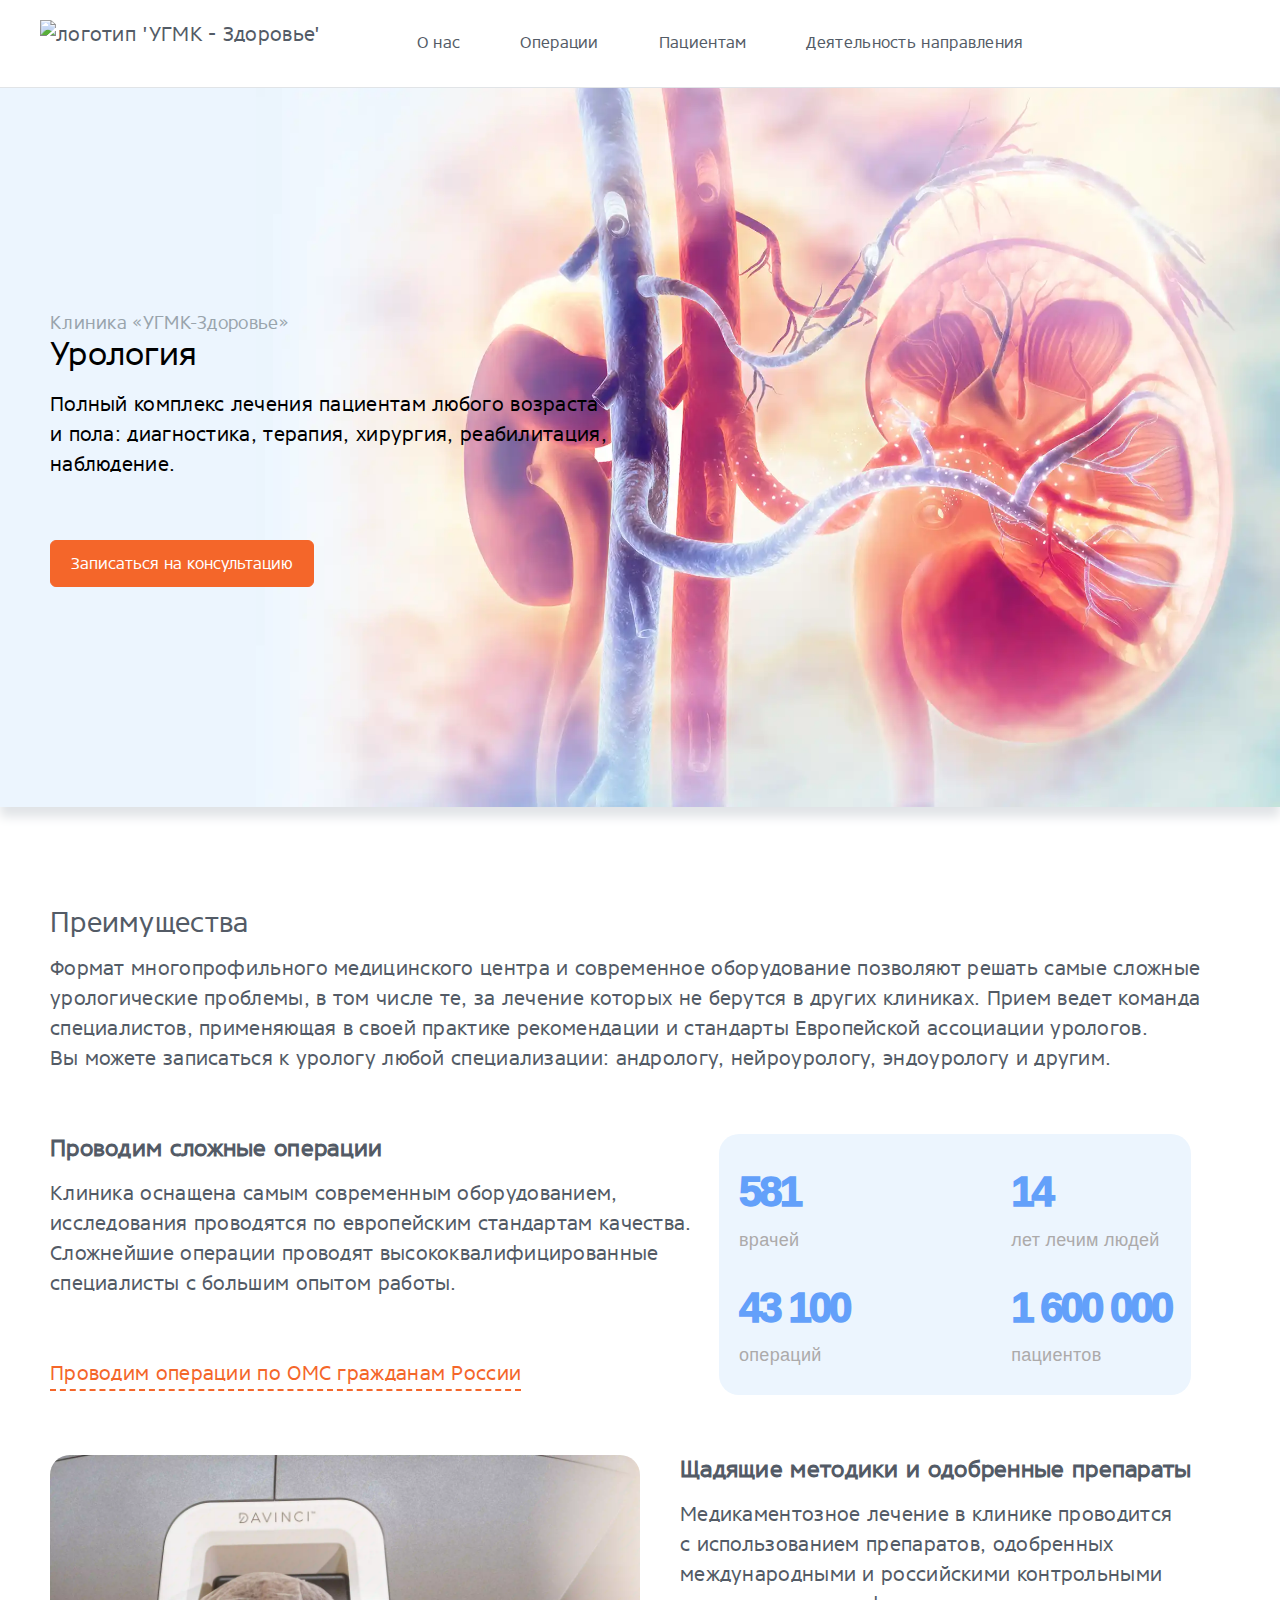
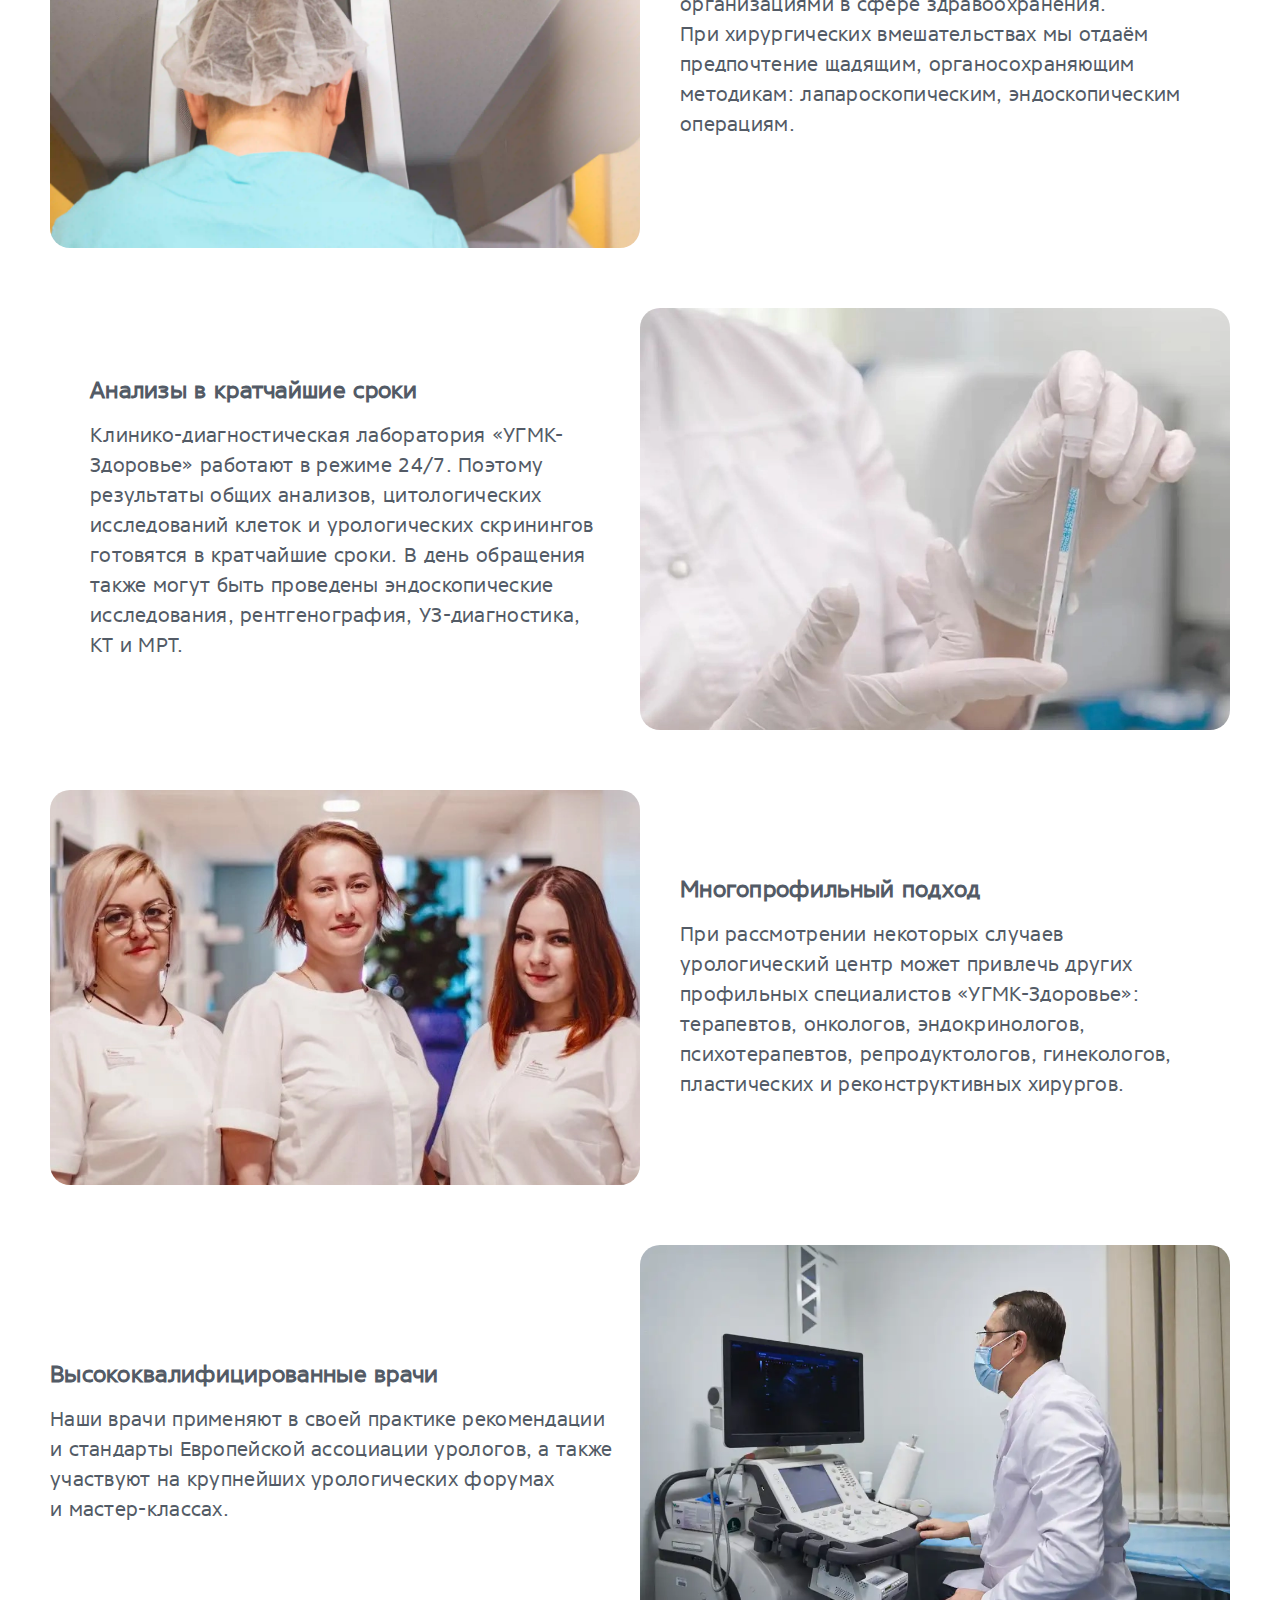
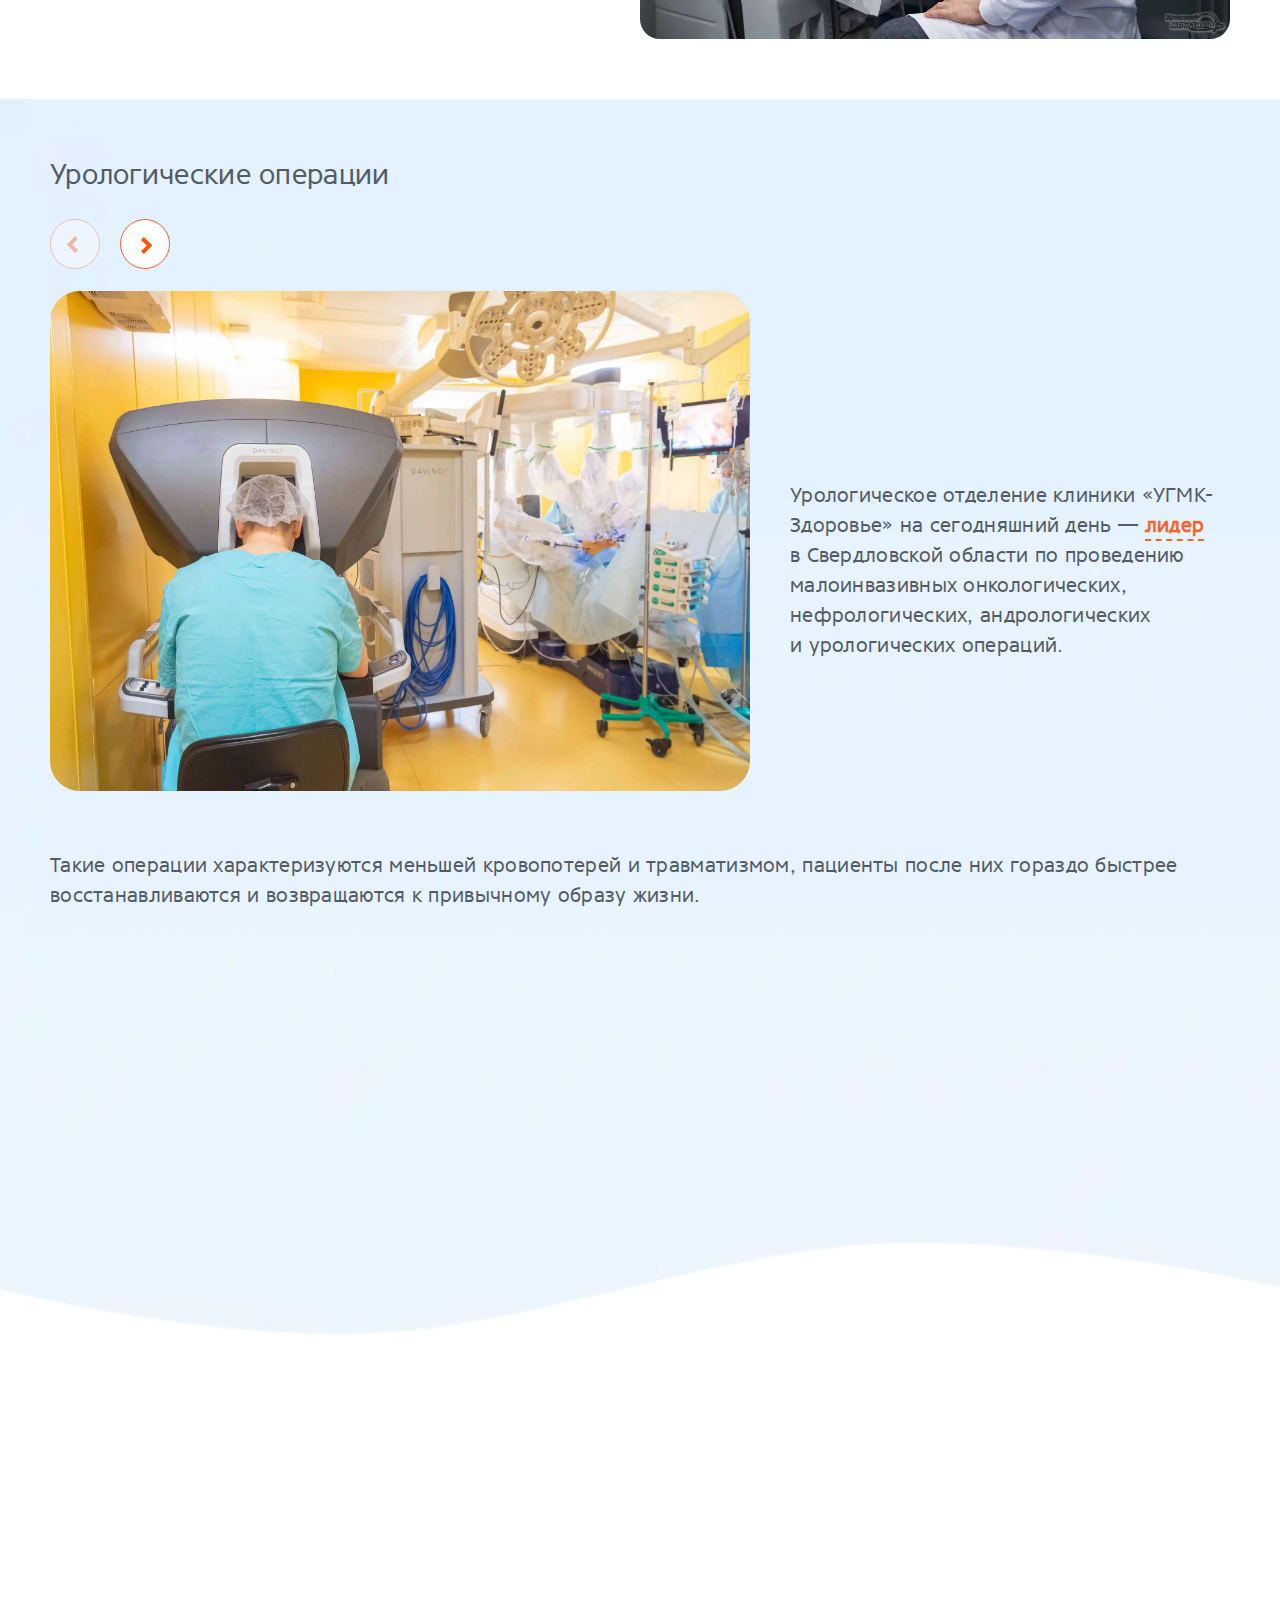
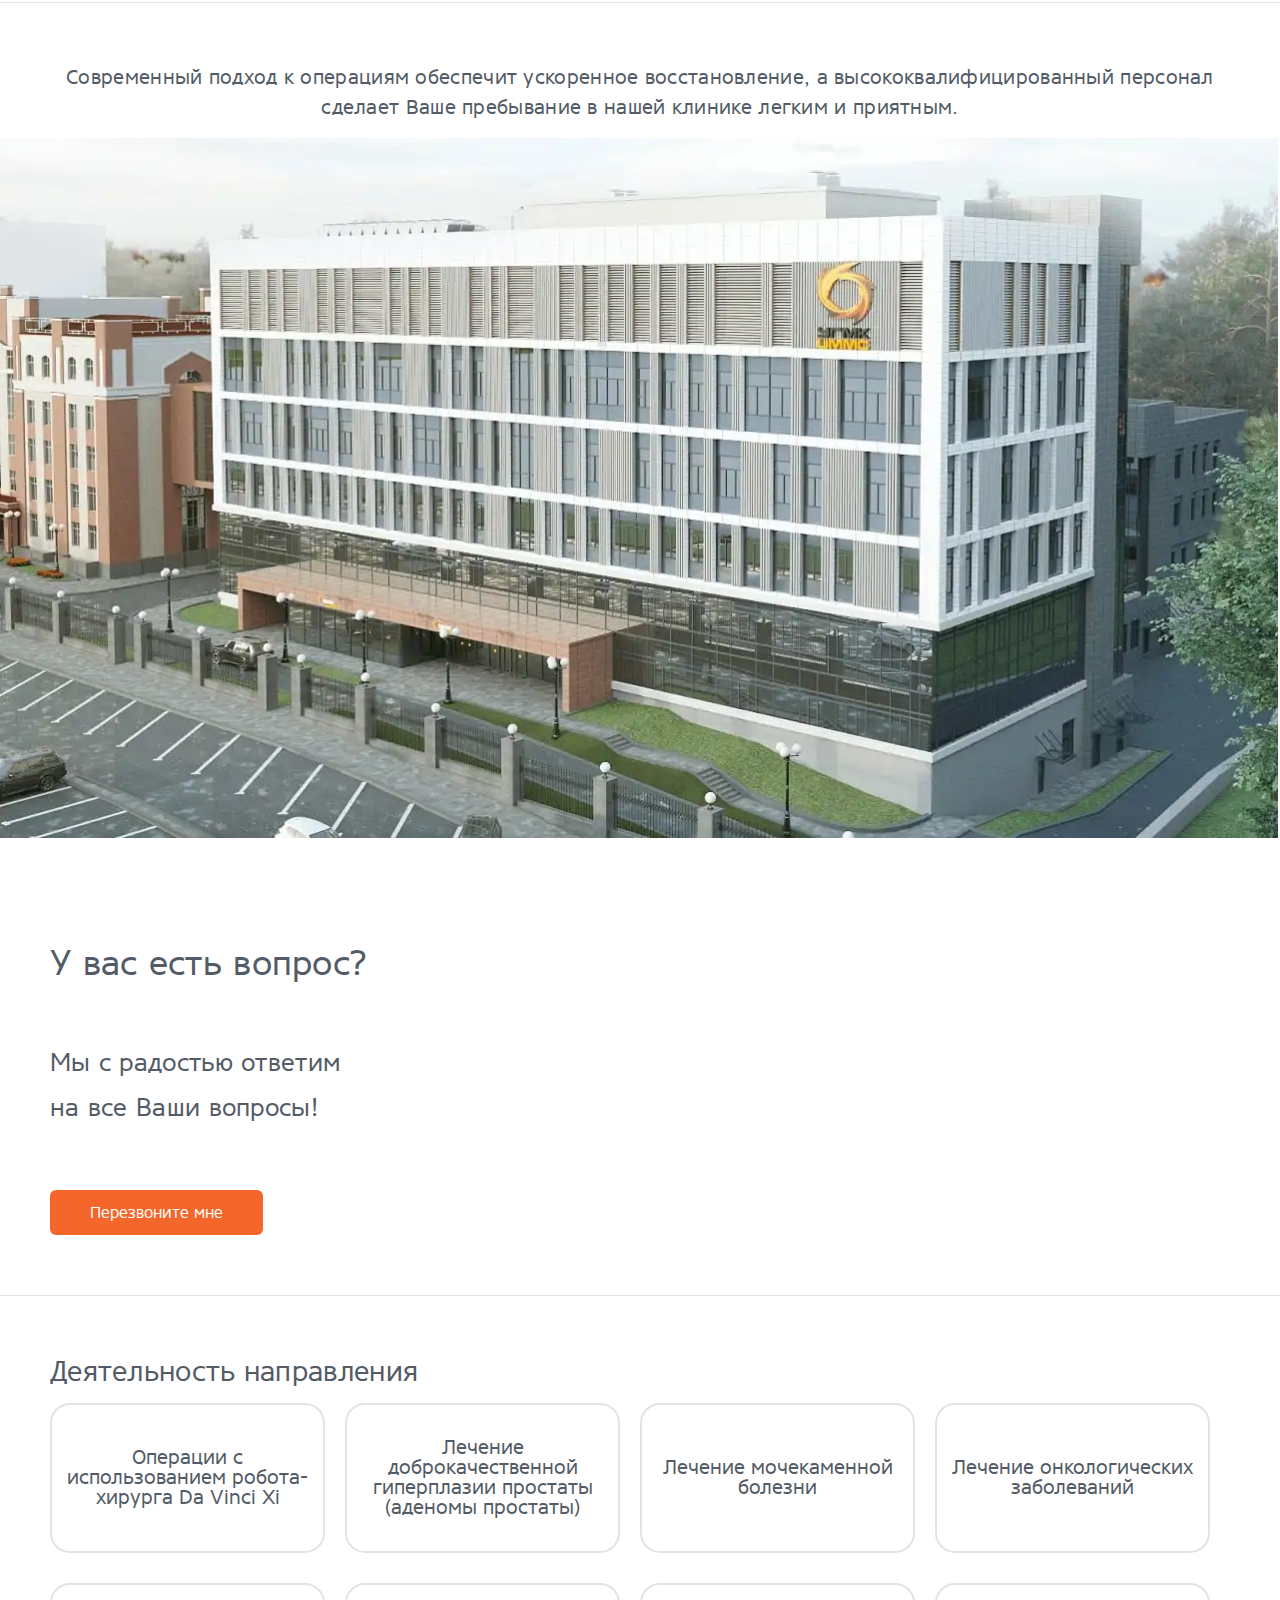
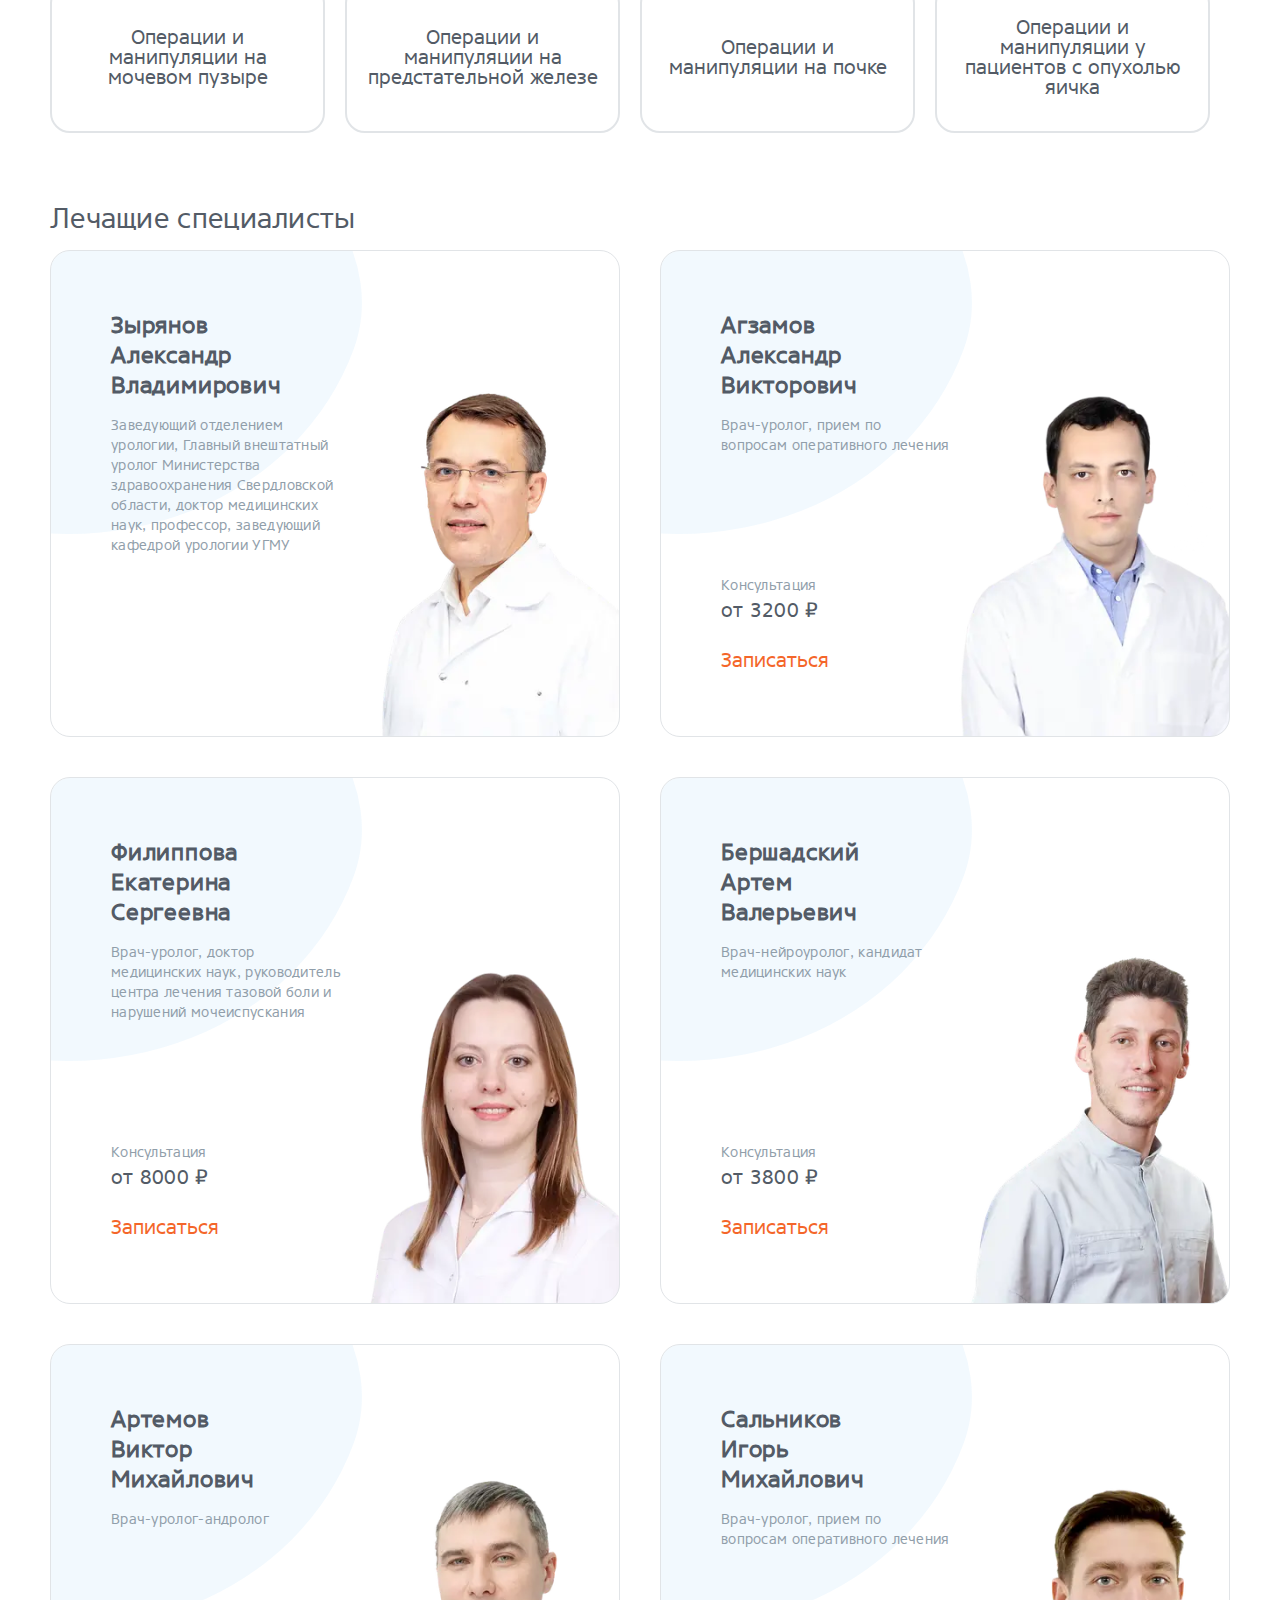
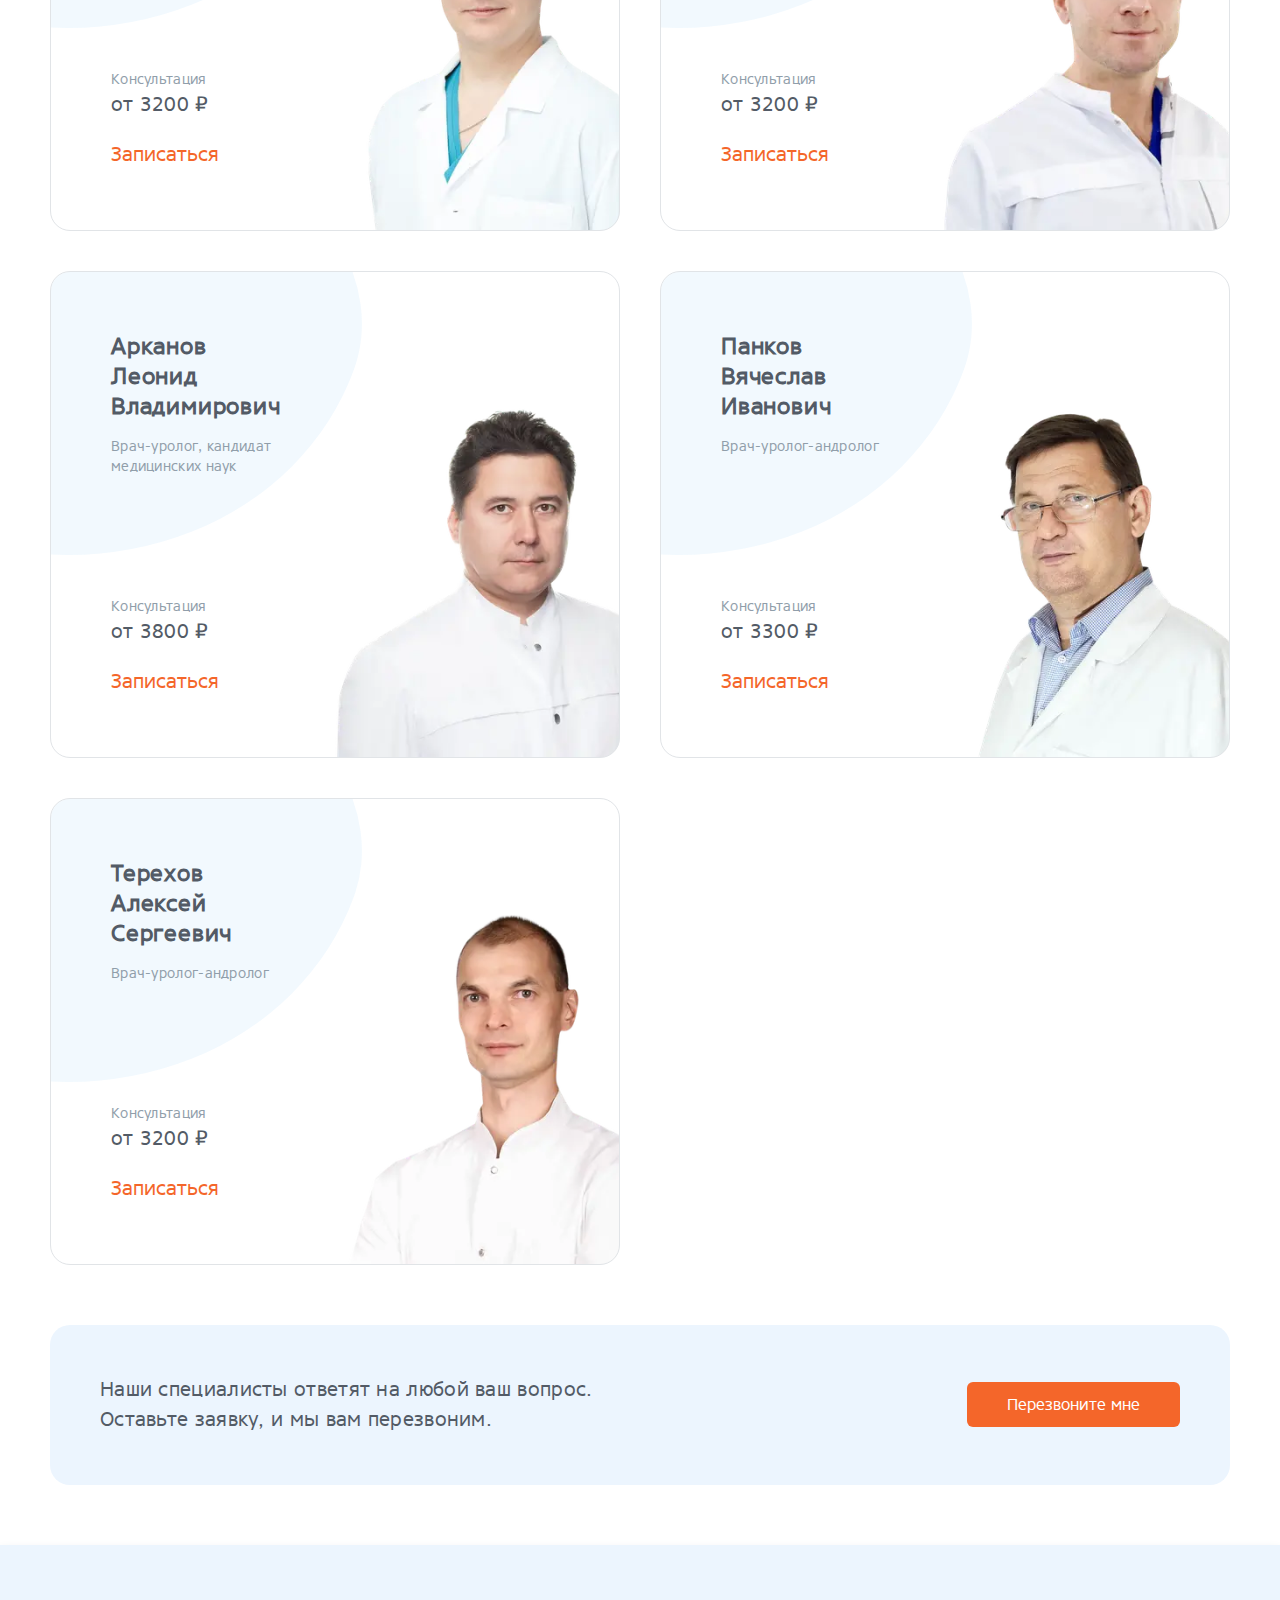
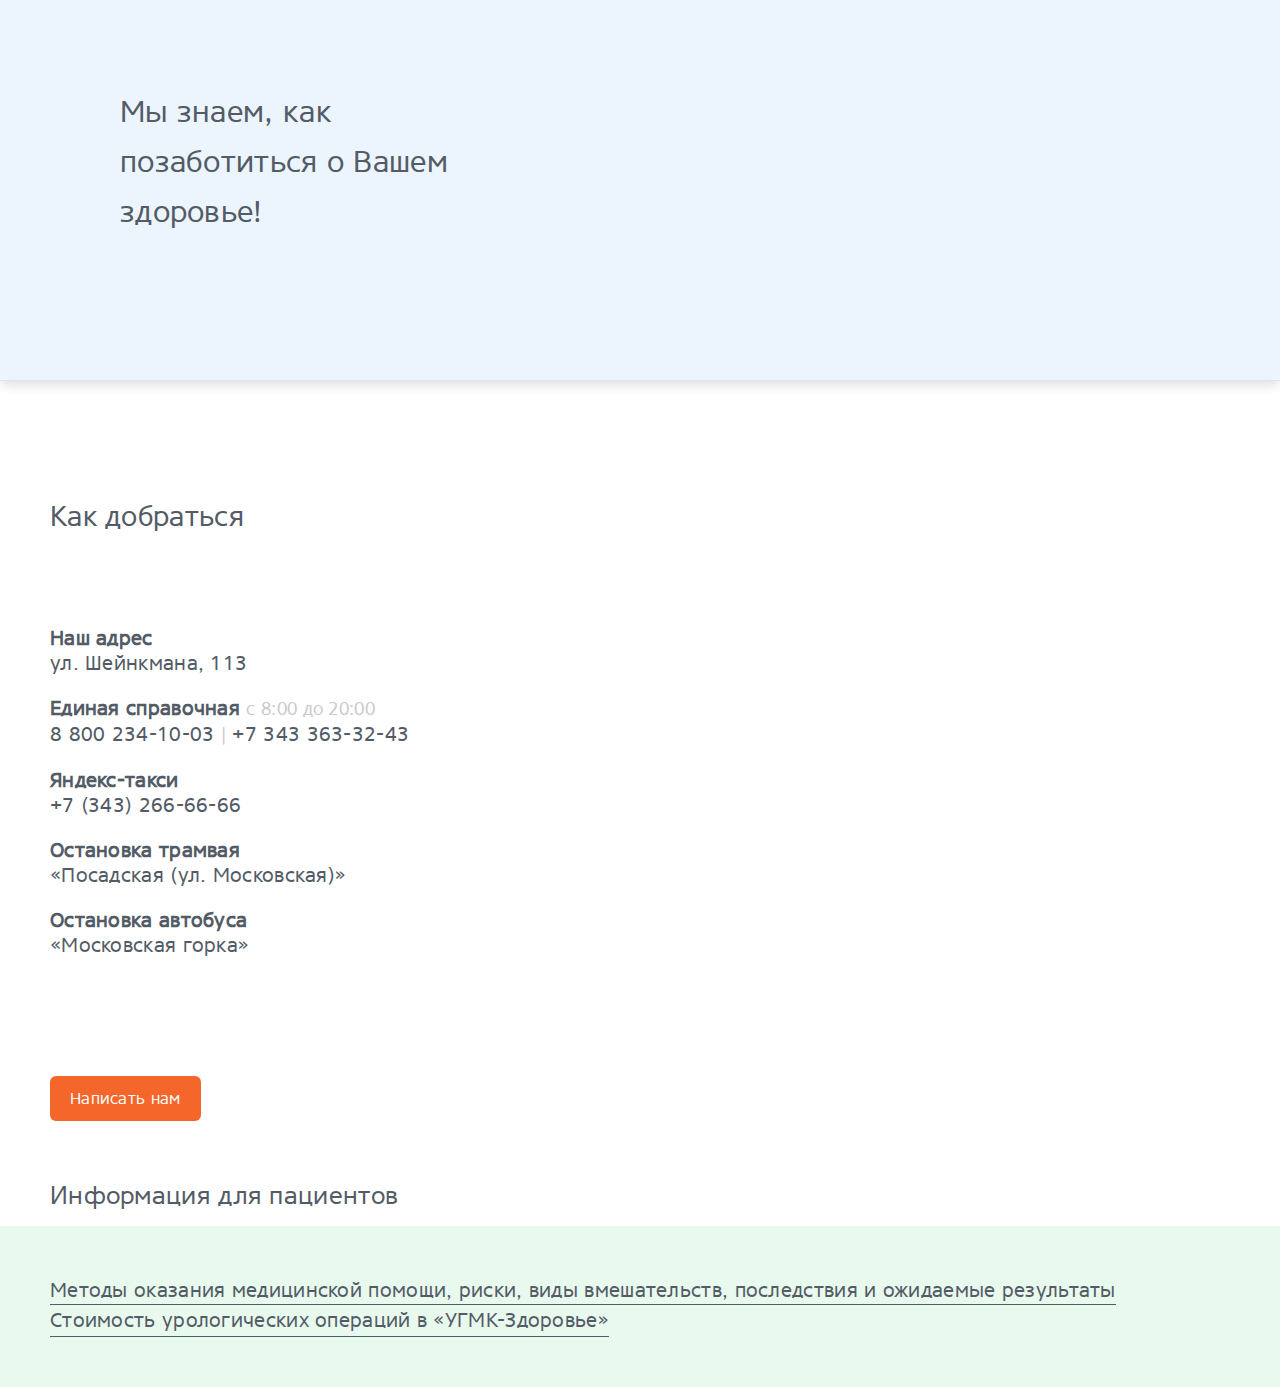
==== commit d6acb7f3: "video added" ====
--- a/index.html
+++ b/index.html
@@ -8,7 +8,7 @@
         content="урология записаться, уролог екатеринбург, нейроуролог, детский уролог, урологические заболевания">
     <meta name="format-detection" content="telephone=no">
     <meta charset="UTF-8">
-    <meta name="viewport" content="width=device-width, initial-scale=1.0, maximum-scale=1.0, user-scalable=no">
+    <meta name="viewport" content="width=device-width, initial-scale=1.0, maximum-scale=1.0, initial-scale=1.0">
     <title>Урология</title>
 
     <link rel="preload" href="fonts/core_sans_n_45_regular.woff2" as="font" crossorigin>
@@ -294,7 +294,7 @@
                         <li class="about-clinic__item">
                             <div class="about-clinic__icon"></div>
                             <h3 class="about-clinic__title">
-                                Профессиональный уход
+                                Профессиональный&nbsp;уход
                             </h3>
                             Сестринский и&nbsp;врачебный уход за&nbsp;послеоперационными
                             больными в&nbsp;клинике на&nbsp;уровне лучших стационаров мира. Нашим пациентам
@@ -2856,10 +2856,14 @@
             </div>
         </section>
         <section class="video">
-            <div class="container">
+            <div class="container video-container">
                 <h2 class="video__title">
-                    Очень интересный видео-блок с очень интересным контентом
+                   Мы знаем, как позаботиться о Вашем здоровье!
                 </h2>
+                <iframe class="video__video" width="560" height="315" src="https://www.youtube.com/embed/VUmrsu7LMok?si=HUM9h-CuDl7MDPqc"
+                    title="YouTube video player" frameborder="0"
+                    allow="accelerometer; autoplay; clipboard-write; encrypted-media; gyroscope; picture-in-picture; web-share"
+                    referrerpolicy="strict-origin-when-cross-origin" allowfullscreen></iframe>
             </div>
         </section>
         <section class="questions">
--- a/css/about.css
+++ b/css/about.css
@@ -55,6 +55,7 @@
     color: #acaaaa;
     font-size: 18px;
     letter-spacing: 0.3px;
+    line-height: 20px;
 }
 
 .about__consultation,
--- a/css/about-clinic.css
+++ b/css/about-clinic.css
@@ -32,6 +32,7 @@
 .about-clinic__swiper-block .swiper {
     height: 500px;
     width: 700px;
+    border-radius: 30px;
 }
 
 .swiper .swiper-slide {
--- a/css/contacts.css
+++ b/css/contacts.css
@@ -57,7 +57,7 @@
 .contacts-container .contacts__map {
     width: 100%;
     overflow: hidden;
-    border-radius: 6px
+    border-radius: 30px
 }
 
 .bus-station {
--- a/css/operation.css
+++ b/css/operation.css
@@ -1,4 +1,5 @@
 .page-container {
+    position: relative;
     padding: 70px 30px;
 }
 
@@ -114,70 +115,34 @@
     cursor: pointer;
 }
 
-.tooltip {
-    position: relative;
-    display: inline-block;
-    width: fit-content;
+
+.page__links {
+    position: absolute;
+    top: 1%;
+    right: 5%;
+    display: flex;
+    gap: 30px;
 }
 
-.icon-favorite__img {
-    filter: grayscale(1);
-    width: 20px;
-    height: 20px;
-    transition: filter .3s;
+.page__link {
+    display: block;
+    width: fit-content;
+    color: var(--orange);
 }
 
-.icon-favorite__img:hover {
-    filter: grayscale(0);
+.page__link::after {
+    display: block;
+    content: "";
+    height: 1px;
+    width: 0%;
+    background-color: var(--hover-orange);
+    transition: width .4s
 }
 
-@keyframes tooltip-bottom--in {
-    0% {
-        visibility: hidden;
-        opacity: 0;
-        transform: translateY(-15px);
-    }
-
-    100% {
-        visibility: visible;
-        opacity: 1;
-        transform: translateY(0);
-    }
+.page__link:hover::after {
+    width: 100%
 }
 
-.tooltip-bottom {
-    position: absolute;
-    padding: 40px;
-    background: var(--white);
-    z-index: 1;
-    box-shadow: 0 20px 20px rgba(132, 158, 173, .35);
-    border-radius: 6px;
-    visibility: hidden;
-    opacity: 0;
-    transform: translateY(-15px);
-    animation: tooltip-bottom--out .3s ease-out forwards;
-    display: none;
-}
-
-.tooltip:hover .tooltip-bottom {
-    animation: tooltip-bottom--in .3s ease-out forwards;
-    display: flex;
-}
-
-.tooltip .tooltip-bottom::before {
-    content: "Добавить в избранное";
-}
-
-.tooltip .tooltip-bottom {
-    right: 0;
-    padding: 15px;
-    width: 190px;
-    border: 1px solid #E1E4E7;
-    box-shadow: none;
-    font-size: 14px;
-    line-height: 20px;
-    text-align: center;
-}
 
 .show-more__btn {
     width: 100%;
--- a/css/questions.css
+++ b/css/questions.css
@@ -1,5 +1,6 @@
 .questions {
     padding-top: 60px;
+    display: none;
 }
 
 .questions__list .ac {
--- a/css/disease.css
+++ b/css/disease.css
@@ -175,6 +175,7 @@
     background-color: var(--bg-blue);
     border-radius: 10px;
     margin-bottom: 35px;
+    line-height: 35px;
 }
 
 .disease__page-text {
@@ -224,4 +225,29 @@
 
 .page-container .modal__list {
     margin-bottom: 0;
+}
+
+.page__links {
+    padding-top: 40px;
+    display: flex;
+    gap: 30px;
+}
+
+.page__link {
+    display: block;
+    width: fit-content;
+    color: var(--orange);
+}
+
+.page__link::after {
+    display: block;
+    content: "";
+    height: 1px;
+    width: 0%;
+    background-color: var(--hover-orange);
+    transition: width .4s
+}
+
+.page__link:hover::after {
+    width: 100%
 }--- a/css/video.css
+++ b/css/video.css
@@ -1,15 +1,29 @@
 .video {
-    height: 700px;
     background-color: var(--bg-blue);
-    padding-bottom: 100px;
+    margin-bottom: 60px;
+    padding-top: 60px;
+    padding-bottom: 60px;
     border-bottom: 1px solid var(--border);
     -webkit-box-shadow: 0px 5px 10px var(--border);
     box-shadow: 0px 5px 10px var(--border)
 }
 
 .video__title {
-    font-size: 35px;
+    font-size: 30px;
     font-weight: normal;
-    max-width: 500px;
-    margin-bottom: 50px;
+    max-width: 40%;
+    margin-right: 50px;
+    padding-left: 70px;
+    line-height: 50px;
+}
+
+.video-container {
+    display: flex;
+    justify-content: space-between;
+    align-items: center;
+}
+
+.video__video {
+    max-width: 60%;
+    border-radius: 20px;
 }--- a/css/media.css
+++ b/css/media.css
@@ -554,6 +554,21 @@
         font-size: 16px;
     }
 
+    .video-container {
+        flex-direction: column;
+    }
+
+    .video__title {
+        max-width: 100%;
+        text-align: center;
+        margin-right: 0px;
+        padding-left: 0px;
+        margin-bottom: 20px;
+    }
+
+    .video__video {
+        max-width: 100%;
+    }
 }
 
 @media (max-width: 640px) {
@@ -690,11 +705,7 @@
     }
 
     .page-container {
-        padding: 20px 30px;
-    }
-
-    .table-prices tr {
-        padding: 0;
+        padding: 70px 10px;
     }
 
     .page-container .modal-overlay__text {
@@ -813,7 +824,12 @@
 
     .about__list .about__item {
         font-weight: 800;
-        font-size: 36px;
+        font-size: 28px;
+        line-height: 37px;
+    }
+
+    .disease__page-title {
+        font-size: 25px;
     }
 }
 
@@ -840,6 +856,6 @@
     }
 
     .modal {
-        padding: 30px 15px 20px 20px;
+        padding: 30px 45px 20px 20px;
     }
 }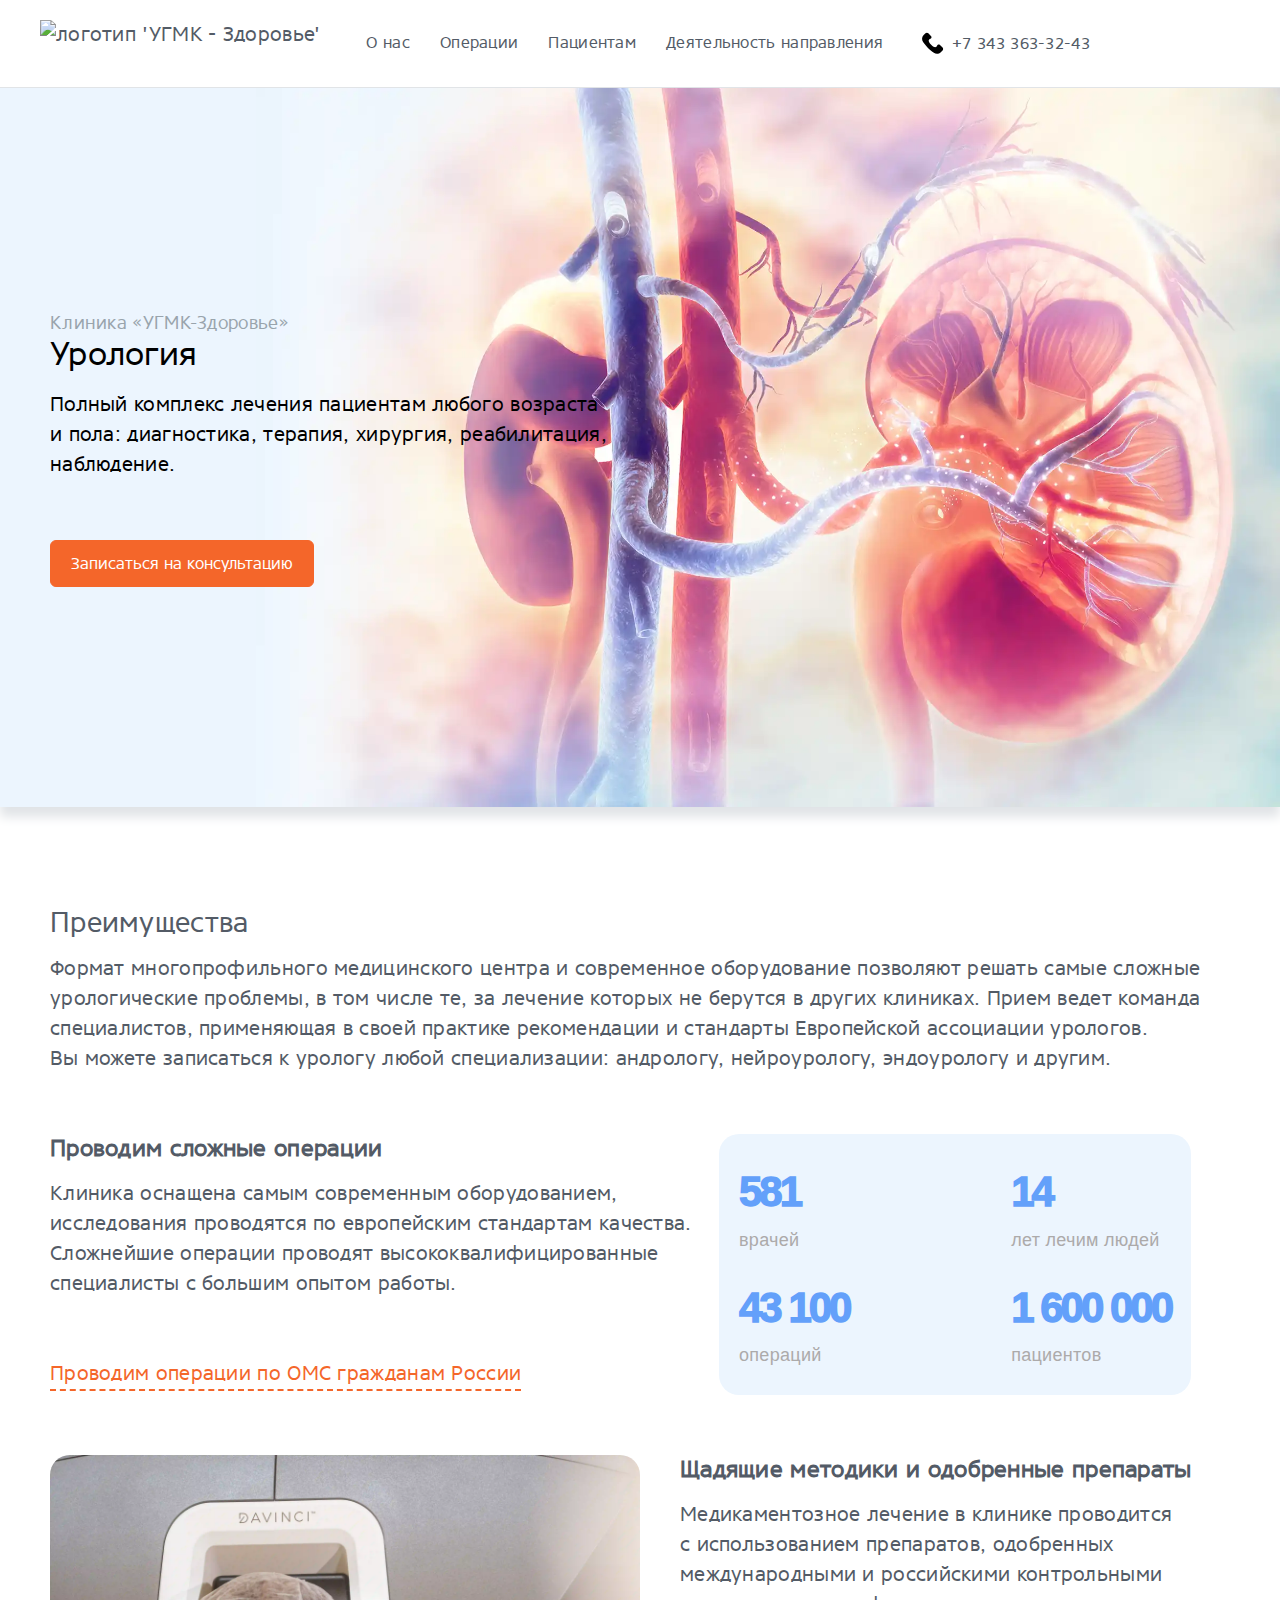
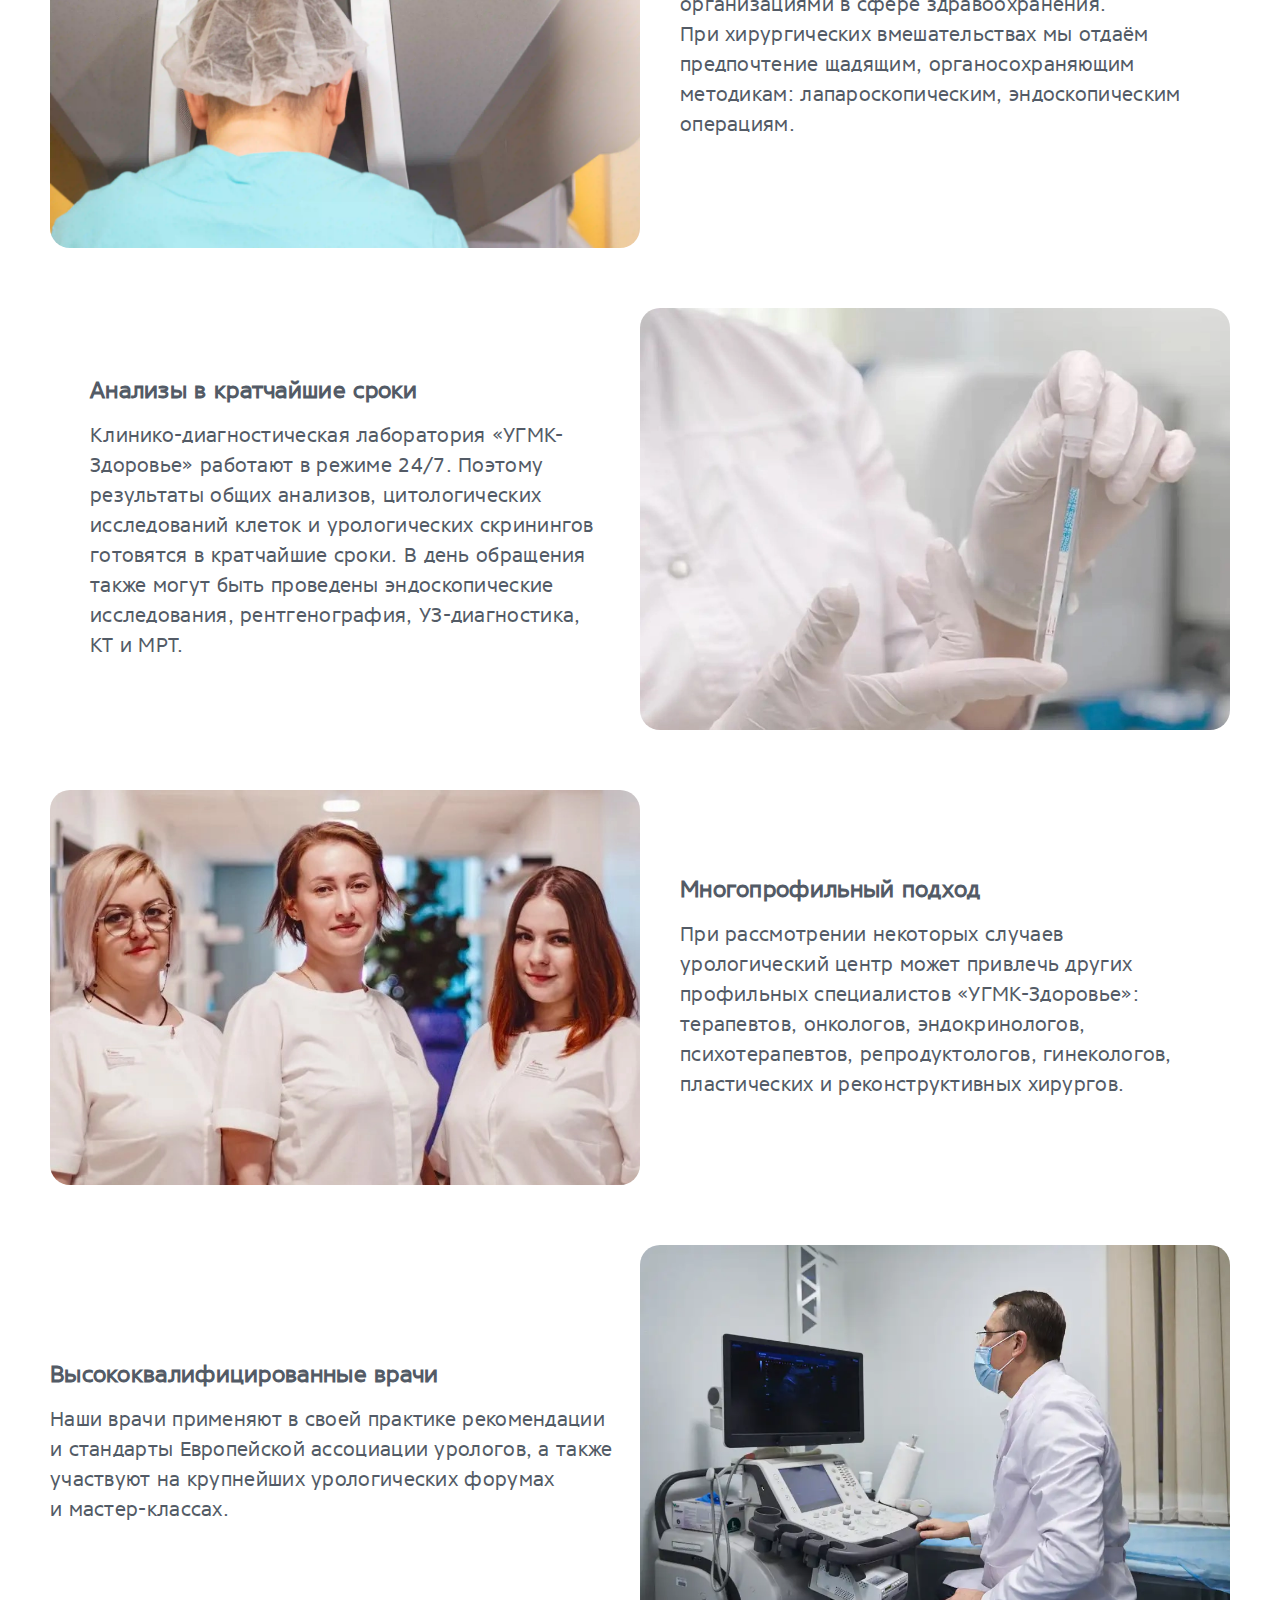
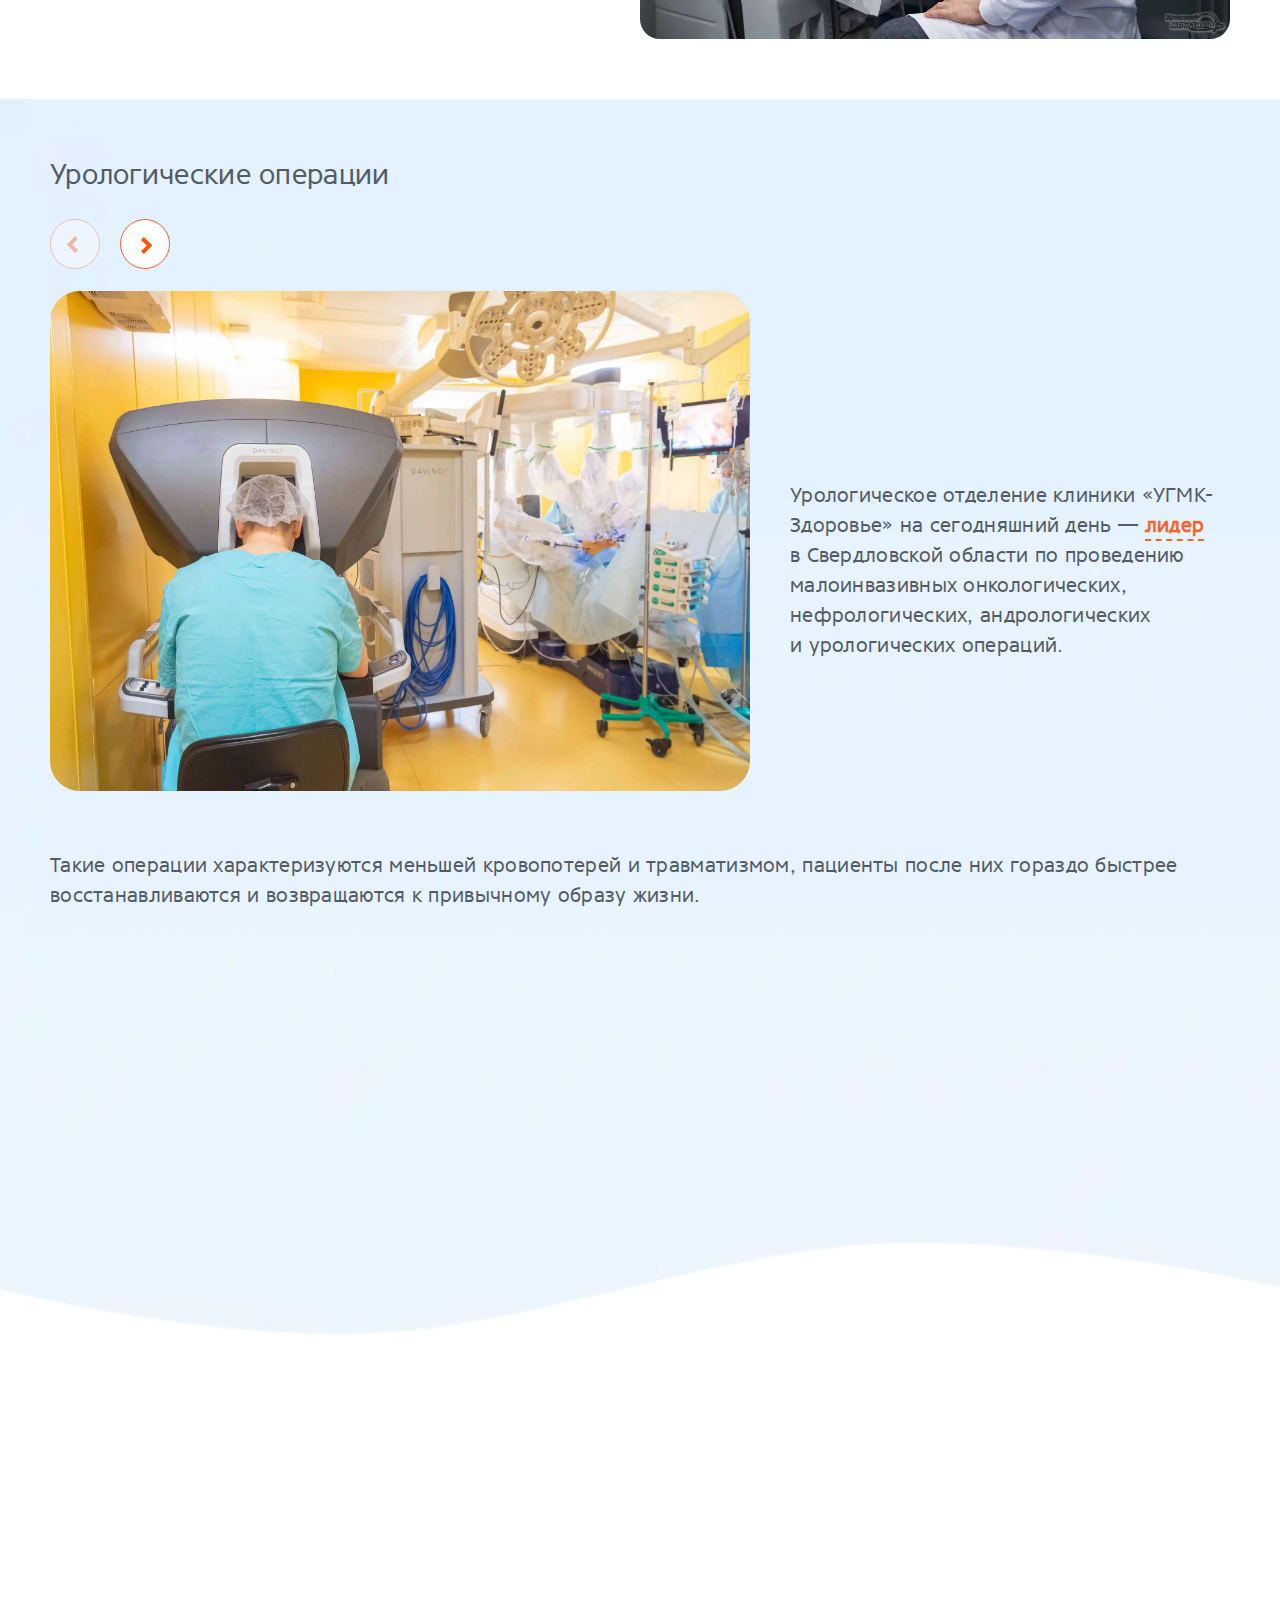
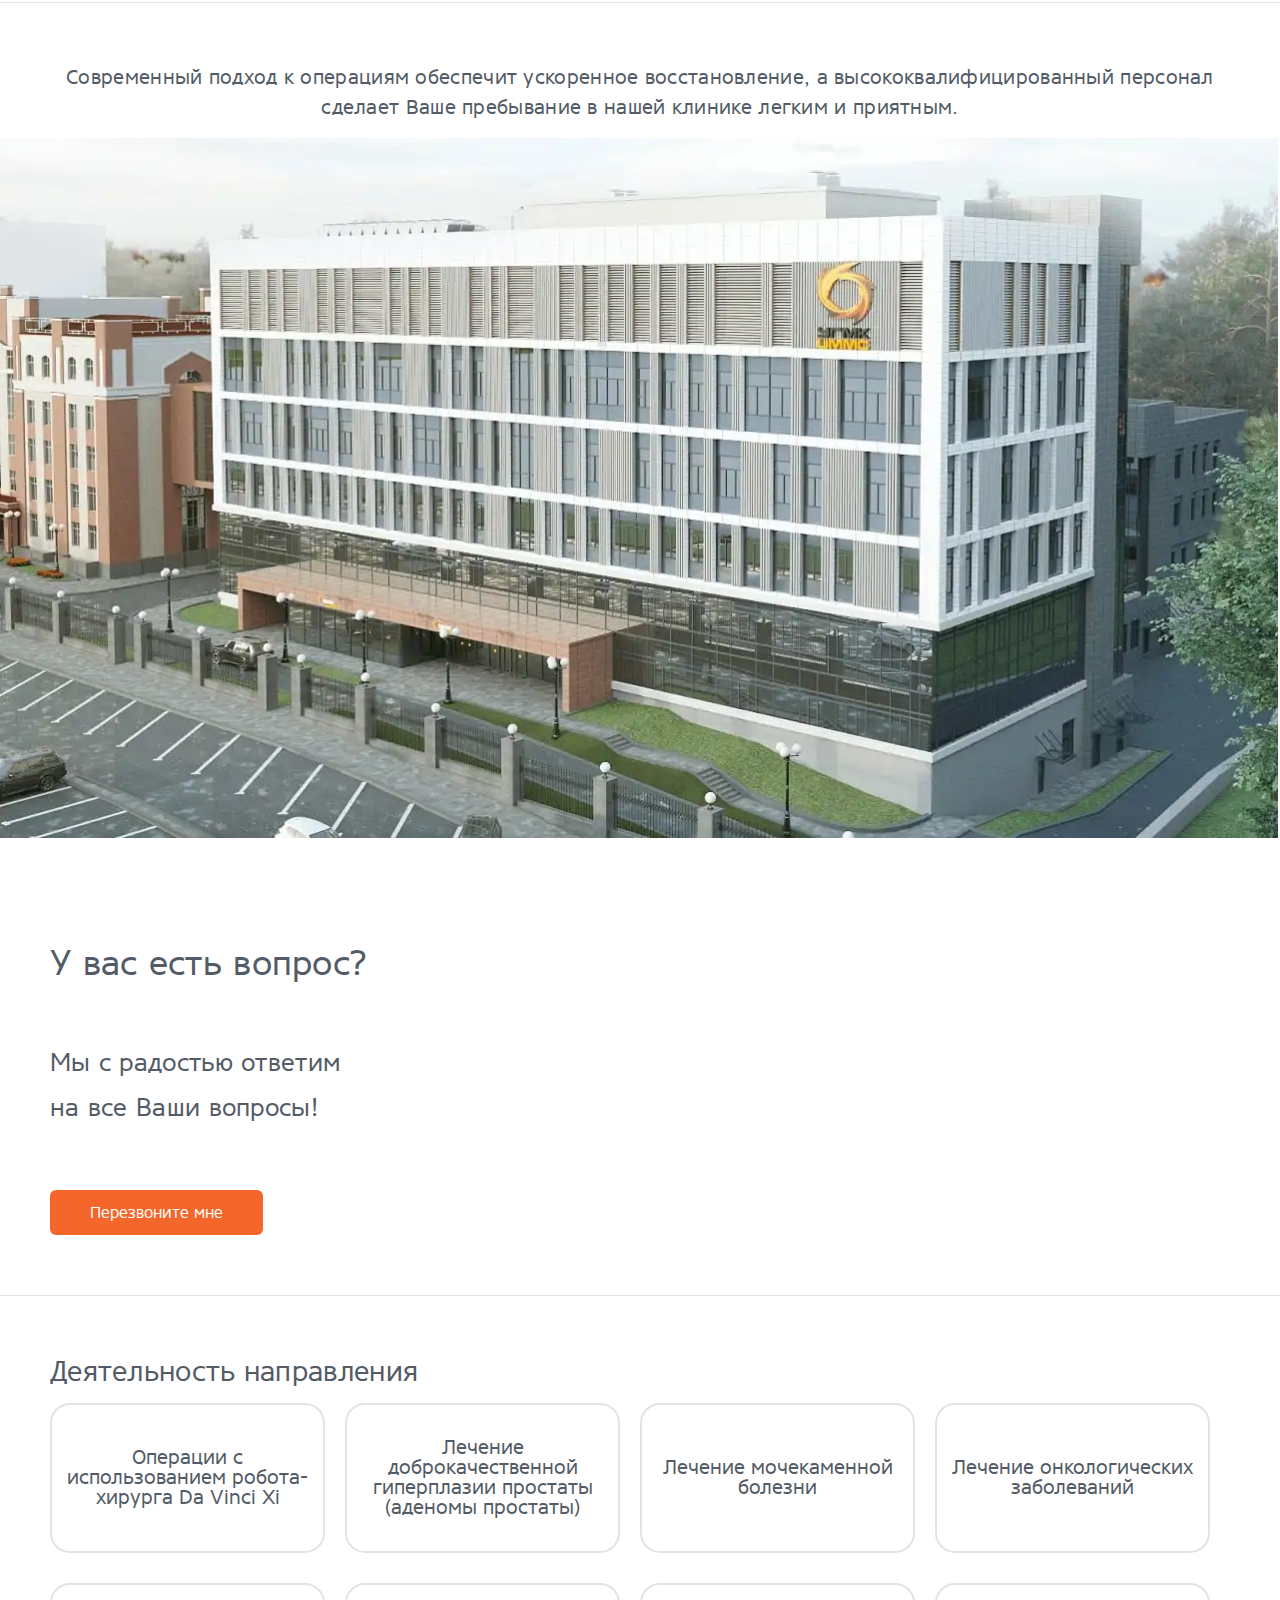
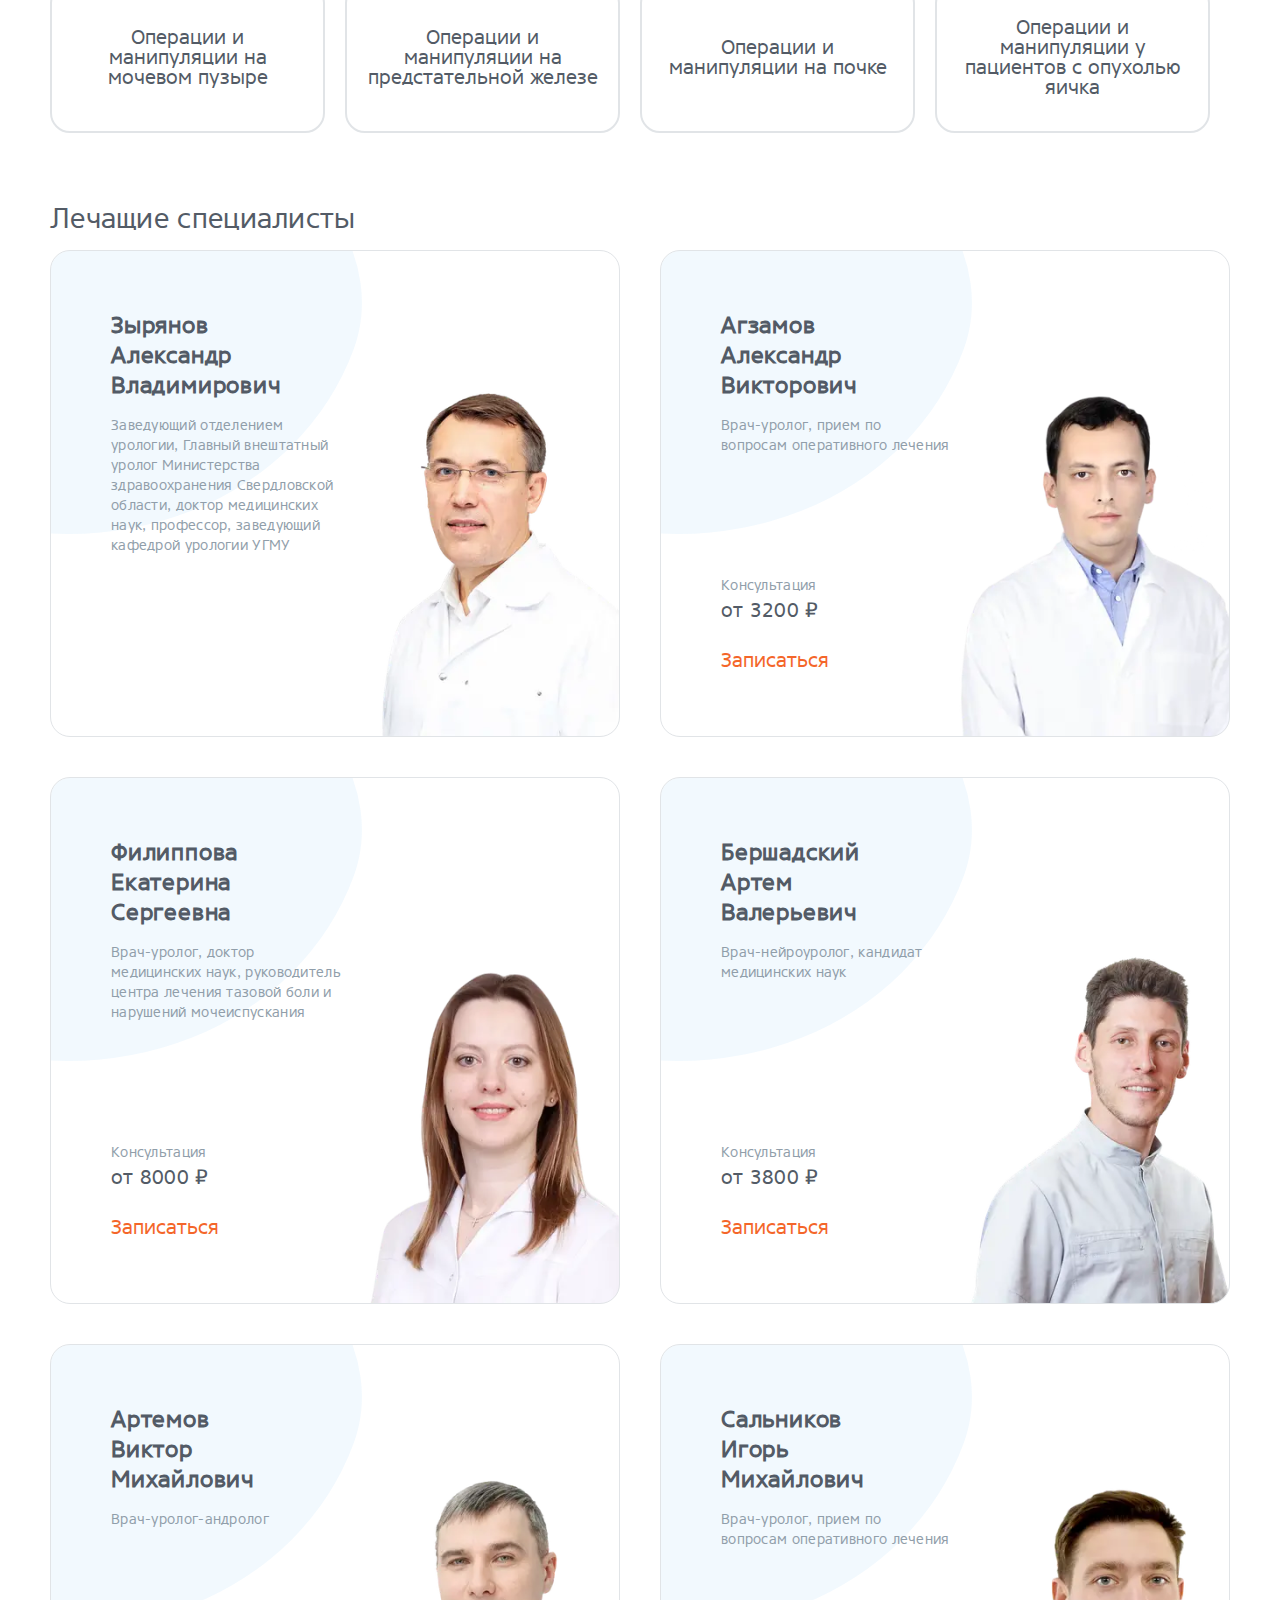
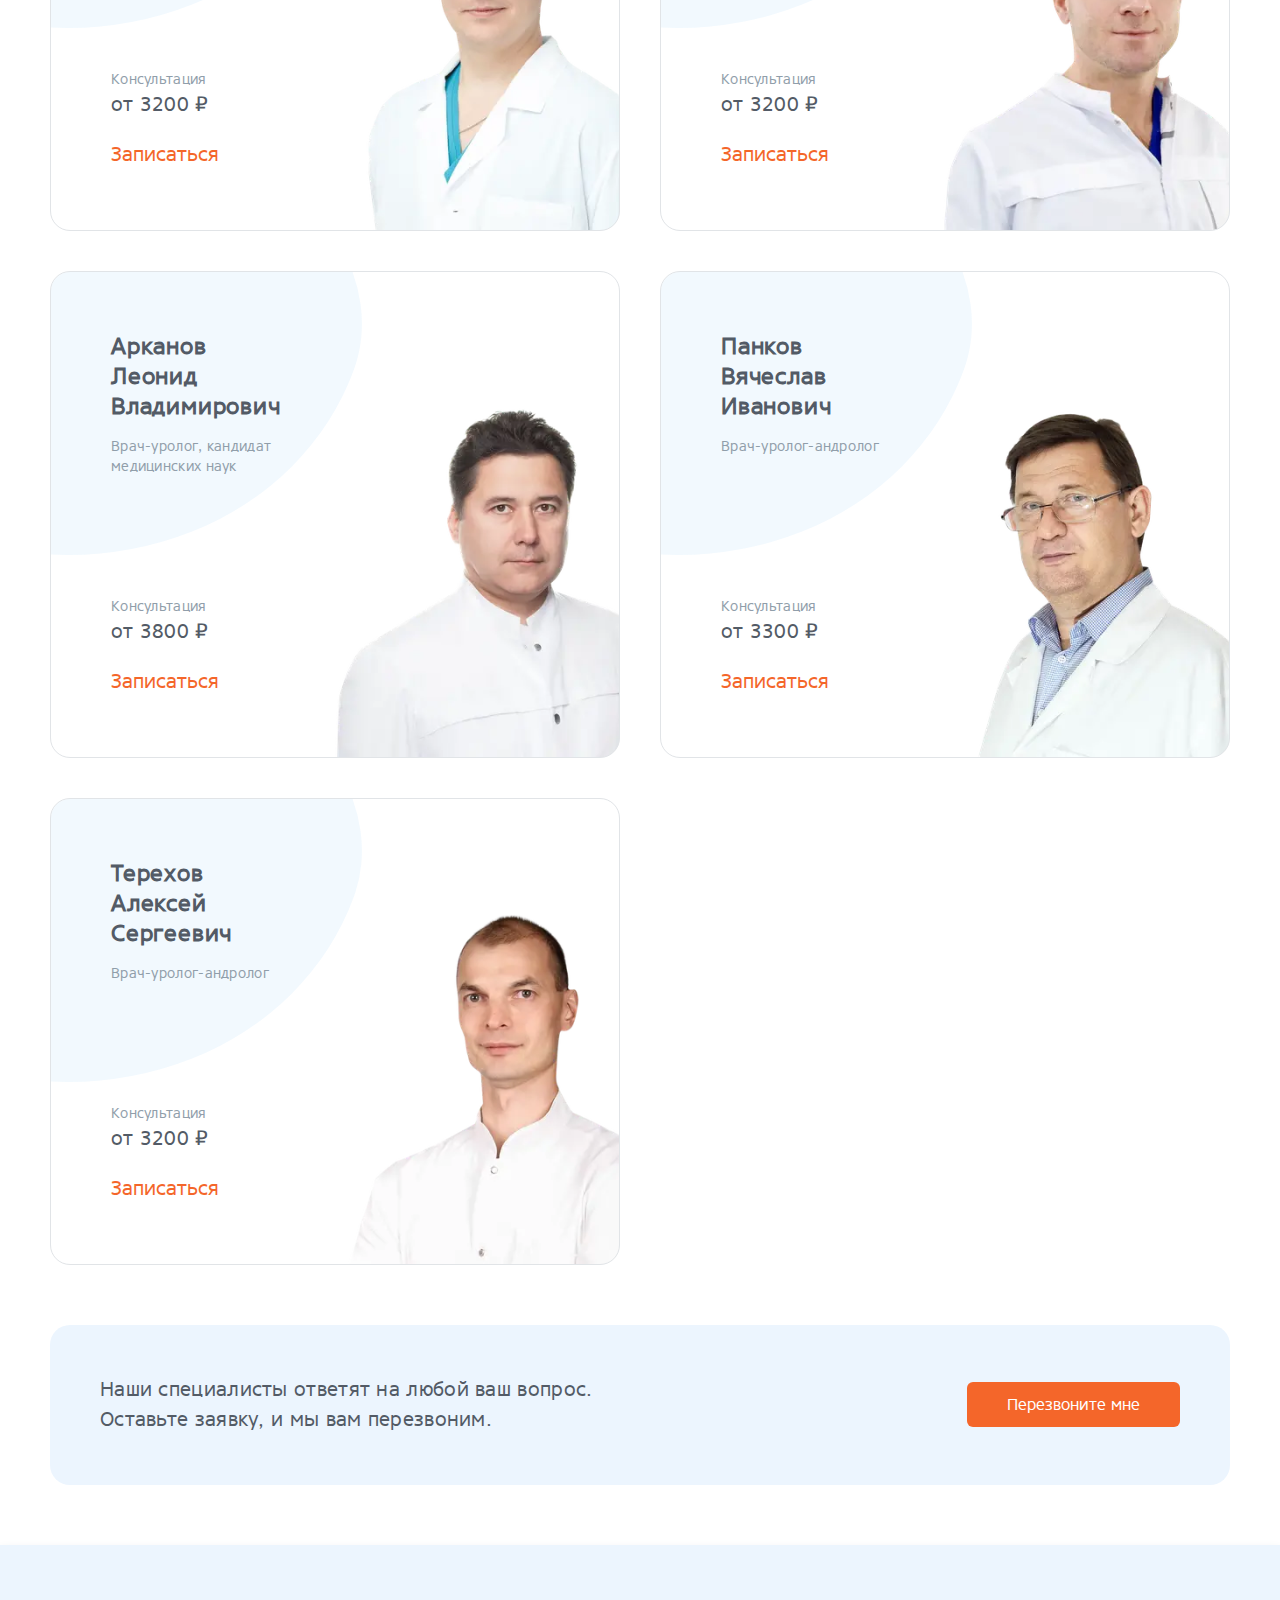
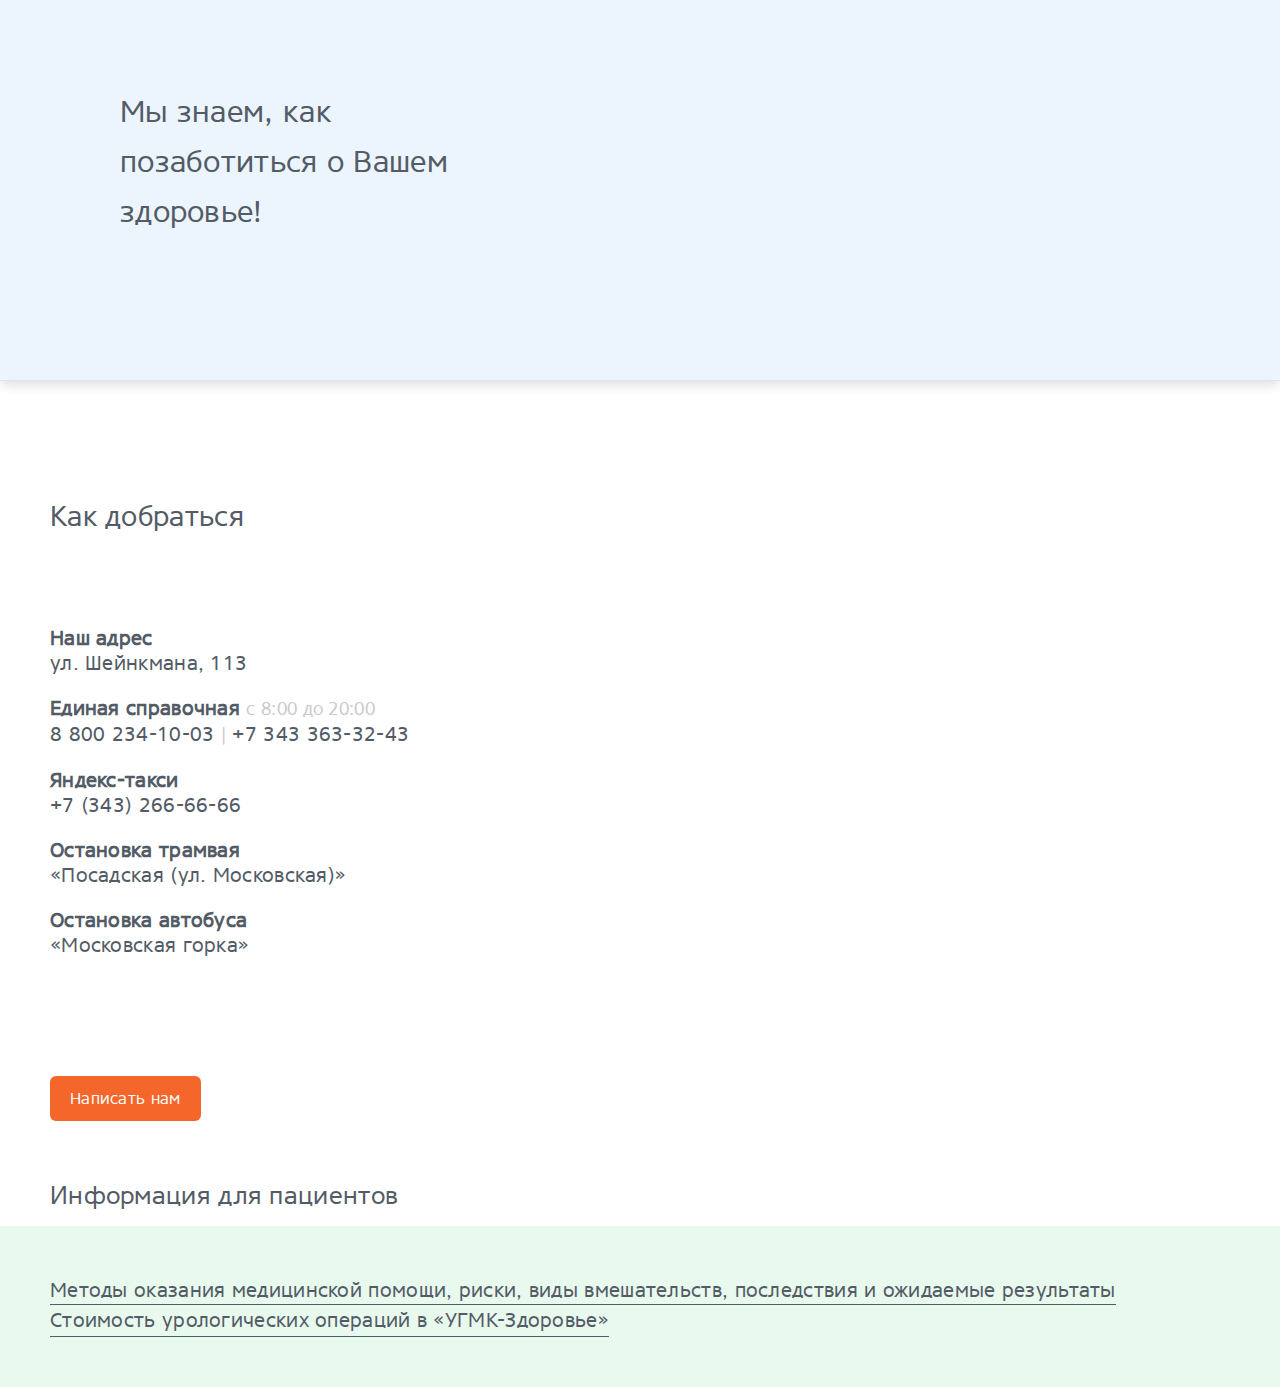
==== commit 72af5c91: "changed: index.html, header.css, media.css, remove go-top.js. added header-btn-active" ====
--- a/index.html
+++ b/index.html
@@ -37,7 +37,7 @@
 
     <script defer src="libs/accordion.min.js"></script>
     <script defer src="js/accordion.js"></script>
-    <script defer src="js/go-top.js"></script>
+    <script defer src="js/header-btn-active.js"></script>
     <script defer src="js/burger.js"></script>
     <script defer src="libs/swiper.min.js"></script>
     <script defer src="js/swipers.js"></script>
@@ -81,10 +81,73 @@
                         </li>
                     </ul>
                 </nav>
+
+                <div class="header__contacts">
+                    <ul class="list-reset header__contacts-list">
+                        <li class="header__contacts-item">
+                            <a href="tel:83433633243" class="header__contacts-link tel">+7 343 363-32-43</a>
+                        </li>
+                        <li class="header__contacts-item">
+                            <a href="#" class="header__contacts-link address">г. Екатеринбург, ул. Шейнкмана, 113</a>
+                        </li>
+                        <li class="header__contacts-item">
+                            <a href="#" class="header__contacts-link work">с 8:00 до 20:00</a>
+                        </li>
+                        <li class="header__contacts-item">
+                            <a href="mailto:info@ugmk-clinic.ru"
+                                class="header__contacts-link email">info@ugmk-clinic.ru</a>
+                        </li>
+                    </ul>
+                    <div class="header__contacts__icons">
+                        <a href="https://vk.com/ugmkclinic" class="header__contacts-btn vk">
+                            <svg class="header__contacts-icon" width="26" height="15" viewBox="0 0 26 15" fill="none"
+                                xmlns="http://www.w3.org/2000/svg">
+                                <path fill-rule="evenodd" clip-rule="evenodd"
+                                    d="M22.5845 10.0889C22.5845 10.0889 22.9479 10.4612 23.6748 11.2058C24.4017 11.9504 24.8973 12.5518 25.1616 13.01C25.1822 13.055 25.1864 13.0591 25.1864 13.0591C25.2855 13.2391 25.3474 13.3945 25.3722 13.5255C25.397 13.6564 25.3846 13.7709 25.3351 13.8691C25.2525 14.0328 25.0996 14.1555 24.8766 14.2373C24.6536 14.3192 24.4925 14.3682 24.3934 14.3846C24.3934 14.3846 23.7987 14.3846 22.6093 14.3846C21.4198 14.3846 20.8003 14.3846 20.7508 14.3846C20.6351 14.3846 20.4534 14.356 20.2056 14.2987C19.9578 14.2414 19.6687 14.0982 19.3383 13.8691C19.0905 13.7055 18.8468 13.4927 18.6073 13.2309C18.3677 12.9691 18.1323 12.7072 17.9011 12.4454C17.5541 12.0363 17.2237 11.6803 16.9099 11.3776C16.596 11.0748 16.2821 10.9235 15.9682 10.9235C15.9352 10.9235 15.898 10.9276 15.8567 10.9357C15.8154 10.9439 15.7782 10.9562 15.7452 10.9726C15.5139 11.038 15.2785 11.2589 15.039 11.6353C14.7994 12.0117 14.6797 12.6418 14.6797 13.5255C14.6797 13.8037 14.5971 14.0164 14.4319 14.1637C14.2667 14.311 14.1015 14.3846 13.9363 14.3846C13.9363 14.3846 13.6719 14.3846 13.1433 14.3846C12.6147 14.3846 12.3256 14.3846 12.276 14.3846C11.9952 14.3846 11.2311 14.2373 9.98385 13.9428C8.73659 13.6482 7.46043 12.8218 6.15535 11.4635C5.36239 10.6289 4.59834 9.63475 3.8632 8.48103C3.12806 7.32731 2.47965 6.22679 1.91797 5.17944C1.35629 4.1321 0.906123 3.23613 0.567462 2.49153C0.228801 1.74693 0.0594724 1.36646 0.0594724 1.35009C-0.0396481 1.13735 -0.0148683 0.973703 0.133812 0.859148C0.282493 0.744596 0.455951 0.687319 0.654192 0.687319H4.32163C4.56943 0.687319 4.74289 0.748686 4.84201 0.871424C4.94113 0.994158 5.02373 1.12099 5.08981 1.2519C5.15589 1.39919 5.30457 1.74284 5.53585 2.28288C5.76713 2.82292 6.08101 3.43659 6.47749 4.12392C7.12177 5.23672 7.65041 6.0345 8.06341 6.51726C8.47641 7.00002 8.83985 7.2414 9.15373 7.2414C9.21981 7.2414 9.28176 7.23322 9.33957 7.21685C9.3974 7.20049 9.45108 7.17594 9.50064 7.14321C9.91365 6.93047 10.1243 6.29634 10.1325 5.24081C10.1408 4.18528 10.1367 3.51024 10.1201 3.21567C10.1201 3.16658 10.1036 2.91702 10.0706 2.46698C10.0375 2.01695 9.91365 1.64466 9.69888 1.35009C9.5502 1.15371 9.36436 1.01052 9.14133 0.920518C8.91831 0.830511 8.73247 0.769144 8.58379 0.736414C8.63335 0.670956 8.69942 0.601404 8.78203 0.527764C8.86463 0.454121 8.95548 0.384572 9.05461 0.319114C9.33545 0.188195 9.71127 0.102279 10.1821 0.061367C10.6529 0.0204546 11.1361 0 11.6317 0H12.2017C12.7468 0.0163637 13.1268 0.0409124 13.3415 0.0736398C13.5563 0.10637 13.7628 0.147283 13.961 0.196377C14.3575 0.294565 14.5888 0.507306 14.6549 0.834602C14.721 1.1619 14.7375 1.7592 14.7044 2.62654C14.6879 2.88838 14.6755 3.1584 14.6673 3.4366C14.659 3.7148 14.6549 4.01754 14.6549 4.34484C14.6549 4.42666 14.6549 4.5044 14.6549 4.57804C14.6549 4.65168 14.6549 4.72941 14.6549 4.81124C14.6384 5.25309 14.6508 5.69902 14.6921 6.14905C14.7334 6.59909 14.9192 6.92229 15.2496 7.11867C15.2826 7.1514 15.3239 7.17594 15.3735 7.19231C15.4231 7.20867 15.4726 7.21685 15.5222 7.21685C15.6213 7.21685 15.865 7.08594 16.2532 6.8241C16.6414 6.56226 17.2898 5.67039 18.1984 4.14847C18.5784 3.47751 18.9046 2.81883 19.1772 2.17242C19.4498 1.52601 19.6026 1.17008 19.6357 1.10462C19.6522 1.07189 19.6852 1.01871 19.7348 0.945063C19.7843 0.871424 19.8422 0.818238 19.9082 0.785508C19.9578 0.752777 20.0115 0.732323 20.0693 0.724141C20.1271 0.715959 20.1726 0.711868 20.2056 0.711868H24.4925C24.7403 0.711868 24.9386 0.728232 25.0873 0.760959C25.2359 0.79369 25.3268 0.859148 25.3598 0.957336C25.4094 1.08826 25.3351 1.42373 25.1368 1.96377C24.9386 2.50381 24.3521 3.42841 23.3774 4.7376C23.2122 4.9667 23.0553 5.17535 22.9066 5.36355C22.7579 5.55174 22.6175 5.72766 22.4854 5.89131C21.5933 7.05321 21.1514 7.82235 21.1596 8.19874C21.1679 8.57513 21.6428 9.20517 22.5845 10.0889Z" />
+                            </svg>
+                        </a>
+                        <a href="https://wa.me/79826501703" class="header__contacts-btn wa">
+                            <svg class="header__contacts-icon" width="24" height="24" viewBox="0 0 24 24" fill="none"
+                                xmlns="http://www.w3.org/2000/svg">
+                                <g clip-path="url(#clip0_241_4011)">
+                                    <path fill-rule="evenodd" clip-rule="evenodd"
+                                        d="M1.93518 17.9037L0.271484 23.9773L6.4872 22.348C8.20637 23.2836 10.1324 23.7739 12.0897 23.7741H12.095C18.5564 23.7741 23.8189 18.5169 23.8189 12.0531C23.8194 10.5131 23.5165 8.988 22.9276 7.56501C22.3386 6.14203 21.4751 4.84901 20.3863 3.75981C19.2976 2.67062 18.0049 1.80658 16.5821 1.21705C15.1594 0.62752 13.6344 0.324051 12.0944 0.323975C5.63177 0.323975 0.369897 5.5806 0.369897 12.0444C0.367309 14.1012 0.907228 16.1222 1.93518 17.9037ZM8.37711 6.44058C8.59432 6.44932 8.83249 6.45922 9.06018 6.96467C9.21539 7.30995 9.47499 7.95299 9.68192 8.46554C9.83445 8.84336 9.95836 9.15027 9.99073 9.21477C10.067 9.36675 10.1177 9.54378 10.0164 9.74643C10.0009 9.77738 9.98659 9.80655 9.97296 9.8344C9.89735 9.98886 9.84173 10.1025 9.71296 10.2525C9.66133 10.3126 9.60795 10.3775 9.55463 10.4424C9.45099 10.5684 9.34756 10.6942 9.25759 10.7841C9.1056 10.9373 8.94954 11.0992 9.12423 11.4031C9.29893 11.7071 9.91037 12.7 10.813 13.5047C11.782 14.3691 12.6245 14.7346 13.0518 14.92C13.1355 14.9563 13.2032 14.9857 13.2529 15.0106C13.5563 15.1626 13.7327 15.137 13.9103 14.9343C14.088 14.7317 14.6685 14.0492 14.8712 13.7452C15.0738 13.4413 15.2759 13.4925 15.5542 13.5933C15.8326 13.694 17.3239 14.4289 17.6279 14.5803C17.6854 14.609 17.7393 14.6349 17.7893 14.659C18.0033 14.7622 18.147 14.8314 18.2102 14.9343C18.2882 15.0613 18.2888 15.6681 18.0355 16.3768C17.7822 17.0854 16.5419 17.7668 15.9869 17.8198C15.9347 17.8247 15.8827 17.831 15.8292 17.8375C15.3152 17.8998 14.6666 17.9785 12.3456 17.0627C9.49622 15.9386 7.61702 13.1534 7.22829 12.5773C7.19637 12.53 7.1745 12.4976 7.16297 12.4822L7.16097 12.4795C7.00172 12.2672 5.92379 10.8302 5.92379 9.34346C5.92379 7.94624 6.61018 7.214 6.92642 6.87663C6.94812 6.85349 6.96807 6.8322 6.98594 6.81269C7.0873 6.69705 7.21148 6.60363 7.35068 6.53829C7.48987 6.47296 7.64108 6.43711 7.79479 6.43301C7.80749 6.43301 7.8202 6.43301 7.8329 6.43301C8.02345 6.43297 8.21333 6.43294 8.37711 6.44058Z" />
+                                </g>
+                                <defs>
+                                    <clipPath id="clip0_241_4011">
+                                        <rect width="24" height="24" />
+                                    </clipPath>
+                                </defs>
+                            </svg>
+                        </a>
+                    </div>
+                </div>
             </div>
-            <button class="btn-reset header__btn">
-                Записаться
-            </button>
+            <div class="header__feedback">
+                <a href="tel:+73433633243" class="link-reset header__tel">
+                    <svg class="header__icon" width="25" height="24" viewBox="0 0 25 24" fill="none"
+                        xmlns="http://www.w3.org/2000/svg">
+                        <g clip-path="url(#clip0_360_5370)">
+                            <g clip-path="url(#clip1_360_5370)">
+                                <path
+                                    d="M4.07917 10.036C2.51654 7.90728 2.81695 4.98236 4.68423 3.11509L6.46632 1.333C7.25369 0.545626 8.53028 0.545625 9.31765 1.333L12.1777 4.19302C12.9487 4.96403 12.3666 6.40062 11.3457 6.78349C9.6137 7.43303 8.42442 8.99377 12.169 12.7383C15.9136 16.4829 17.4743 15.2936 18.1238 13.5616C18.5067 12.5407 19.9433 11.9587 20.7143 12.7297L23.5743 15.5897C24.3617 16.3771 24.3617 17.6536 23.5743 18.441L21.7922 20.2231C19.925 22.0904 17 22.3908 14.8713 20.8282C12.914 19.3914 10.5885 17.5734 8.96123 15.9461C7.33394 14.3188 5.51593 11.9933 4.07917 10.036Z" />
+                            </g>
+                        </g>
+                        <defs>
+                            <clipPath id="clip0_360_5370">
+                                <rect width="24" height="24" fill="white" transform="translate(0.5)" />
+                            </clipPath>
+                            <clipPath id="clip1_360_5370">
+                                <rect width="24.5928" height="24.5928" fill="white"
+                                    transform="translate(0.407227 -0.0927734)" />
+                            </clipPath>
+                        </defs>
+                    </svg>
+                    +7 343 363-32-43</a>
+                <button class="btn-reset button header__btn">
+                    Записаться
+                </button>
+            </div>
         </div>
     </header>
     <main>
@@ -2858,10 +2921,11 @@
         <section class="video">
             <div class="container video-container">
                 <h2 class="video__title">
-                   Мы знаем, как позаботиться о Вашем здоровье!
+                    Мы знаем, как позаботиться о Вашем здоровье!
                 </h2>
-                <iframe class="video__video" width="560" height="315" src="https://www.youtube.com/embed/VUmrsu7LMok?si=HUM9h-CuDl7MDPqc"
-                    title="YouTube video player" frameborder="0"
+                <iframe class="video__video" width="560" height="315"
+                    src="https://www.youtube.com/embed/VUmrsu7LMok?si=HUM9h-CuDl7MDPqc" title="YouTube video player"
+                    frameborder="0"
                     allow="accelerometer; autoplay; clipboard-write; encrypted-media; gyroscope; picture-in-picture; web-share"
                     referrerpolicy="strict-origin-when-cross-origin" allowfullscreen></iframe>
             </div>
--- a/css/header.css
+++ b/css/header.css
@@ -46,10 +46,10 @@
     display: -webkit-box;
     display: -ms-flexbox;
     display: flex;
+    gap: 30px;
 }
 
 .nav__list .nav__item {
-    padding: 0 30px;
     font-size: 16px;
     white-space: nowrap;
     margin: 0;
@@ -81,8 +81,8 @@
     user-select: none;
     opacity: 0;
     line-height: 45px;
-  font-size: 16px;
-  border-radius: 6px;
+    font-size: 16px;
+    border-radius: 6px;
 }
 
 .header__btn:hover {
@@ -91,4 +91,53 @@
 
 .header__btn--active {
     opacity: 1;
+}
+
+
+.header__tel {
+    display: flex;
+    align-items: center;
+    gap: 8px;
+    font-size: 16px;
+    transition: color 0.4s ease;
+}
+
+.header__tel:focus {
+    color: var(--hover-orange);
+}
+
+.header__tel:hover {
+    color: var(--orange);
+}
+
+.header__tel:active {
+    color: var(--orange);
+}
+
+.header__icon {
+    fill: var(--black);
+    transition: fill 0.4s ease;
+}
+
+.header__tel:focus .header__icon {
+    fill: var(--hover-orange);
+}
+
+.header__tel:hover .header__icon {
+    fill: var(--orange);
+}
+
+.header__tel:active .header__icon {
+    fill: var(--hover-orange);
+}
+
+.header__feedback {
+    display: flex;
+    align-items: center;
+    justify-content: space-between;
+    gap: 20px;
+}
+
+.header__contacts {
+    display: none;
 }--- a/css/operation.css
+++ b/css/operation.css
@@ -158,4 +158,4 @@
 .show-more__btn:hover {
     color: var(--white);
     background-color: var(--orange);
-}
+}--- a/css/disease.css
+++ b/css/disease.css
@@ -141,8 +141,8 @@
 }
 
 .modal-overlay__text {
-    max-width: 90%;  
-    font-size: 16px;   
+    max-width: 90%;
+    font-size: 16px;
 }
 
 .modal__more {
@@ -179,7 +179,7 @@
 }
 
 .disease__page-text {
-    margin-bottom: 15px;      
+    margin-bottom: 15px;
 }
 
 .disease__page-text__link {
--- a/css/video.css
+++ b/css/video.css
@@ -5,7 +5,7 @@
     padding-bottom: 60px;
     border-bottom: 1px solid var(--border);
     -webkit-box-shadow: 0px 5px 10px var(--border);
-    box-shadow: 0px 5px 10px var(--border)
+    box-shadow: 0px 5px 10px var(--border);
 }
 
 .video__title {
--- a/css/media.css
+++ b/css/media.css
@@ -130,6 +130,106 @@
         top: 51%;
     }
 
+    .header__contacts {
+        display: block;
+    }
+
+    .header__contacts-list {
+        padding-top: 20px;
+        display: flex;
+        flex-direction: column;
+        gap: 15px;
+        margin-bottom: 20px;
+    }
+
+    .header__contacts-link {
+        display: flex;
+        align-items: center;
+        gap: 10px;
+    }
+
+    .header__contacts-link::before {
+        content: "";
+        display: block;
+        width: 20px;
+        height: 15px;
+        background-repeat: no-repeat;
+        background-size: 15px 15px;
+    }
+
+    .tel::before {
+        background-image: url(../icon/tel.svg);
+    }
+
+    .address::before {
+        background-image: url(../icon/address.svg);
+    }
+
+    .email::before {
+        background-image: url(../icon/email.svg);
+    }
+
+    .work::before {
+        background-image: url(../icon/work.svg);
+    }
+
+    .header__contacts-link:active {
+        color: var(--orange);
+    }
+
+    .header__contacts-btn {
+        display: flex;
+        justify-content: center;
+        align-items: center;
+        padding: 10px;
+        border-radius: 50%;
+        width: 40px;
+        height: 40px;
+        border: 1px solid var(--white);
+    }
+
+    .header__contacts__icons {
+        display: flex;
+        gap: 10px;
+    }
+
+    .header__contacts-icon {
+        fill: var(--orange);
+    }
+
+    .header__tel {
+        display: none
+    }
+
+    .header__tel:focus {
+        color: var(--active-orange);
+    }
+
+    .header__tel:hover {
+        color: var(--orange);
+    }
+
+    .header__tel:active {
+        color: var(--orange);
+    }
+
+    .header__icon {
+        fill: var(--black);
+        transition: fill 0.4s ease;
+    }
+
+    .header__tel:focus .header__icon {
+        fill: var(--active-orange);
+    }
+
+    .header__tel:hover .header__icon {
+        fill: var(--orange);
+    }
+
+    .header__tel:active .header__icon {
+        fill: var(--active-orange);
+    }
+
     .about__right {
         width: 50%;
     }
@@ -582,6 +682,18 @@
         padding-right: 20px;
     }
 
+    .header__nav {
+        width: 70%;
+    }
+
+    .header__contacts-item {
+        font-size: 16px;
+    }
+
+    .nav .nav__item {
+        line-height: 28px;
+    }
+
     .nav__link {
         font-size: 16px;
     }
@@ -621,11 +733,13 @@
         width: 400px;
     }
 
-    .about-clinic .swiper-button-next, .swiper-rtl .swiper-button-prev {
+    .about-clinic .swiper-button-next,
+    .swiper-rtl .swiper-button-prev {
         left: 15%;
     }
 
-    .about-clinic__swiper-block .swiper-button-next, .about-clinic__swiper-block .swiper-button-prev {
+    .about-clinic__swiper-block .swiper-button-next,
+    .about-clinic__swiper-block .swiper-button-prev {
         top: -14%;
     }
 
@@ -839,19 +953,27 @@
         width: 320px;
     }
 
-    .about-clinic .swiper-button-next, .swiper-rtl .swiper-button-prev {
+    .about-clinic .swiper-button-next,
+    .swiper-rtl .swiper-button-prev {
         left: 18%;
     }
 
-    .about-clinic__swiper-block .swiper-button-prev, .swiper-rtl .swiper-button-next {
+    .about-clinic__swiper-block .swiper-button-prev,
+    .swiper-rtl .swiper-button-next {
         left: 5px;
     }
 
-    .disease, .about, .questions, .contacts {
+    .disease,
+    .about,
+    .questions,
+    .contacts {
         padding-top: 50px;
     }
 
-    .laboratory-img, .specialists-img, .about__consultation-img, .therapy-img {
+    .laboratory-img,
+    .specialists-img,
+    .about__consultation-img,
+    .therapy-img {
         width: 100%;
     }
 
